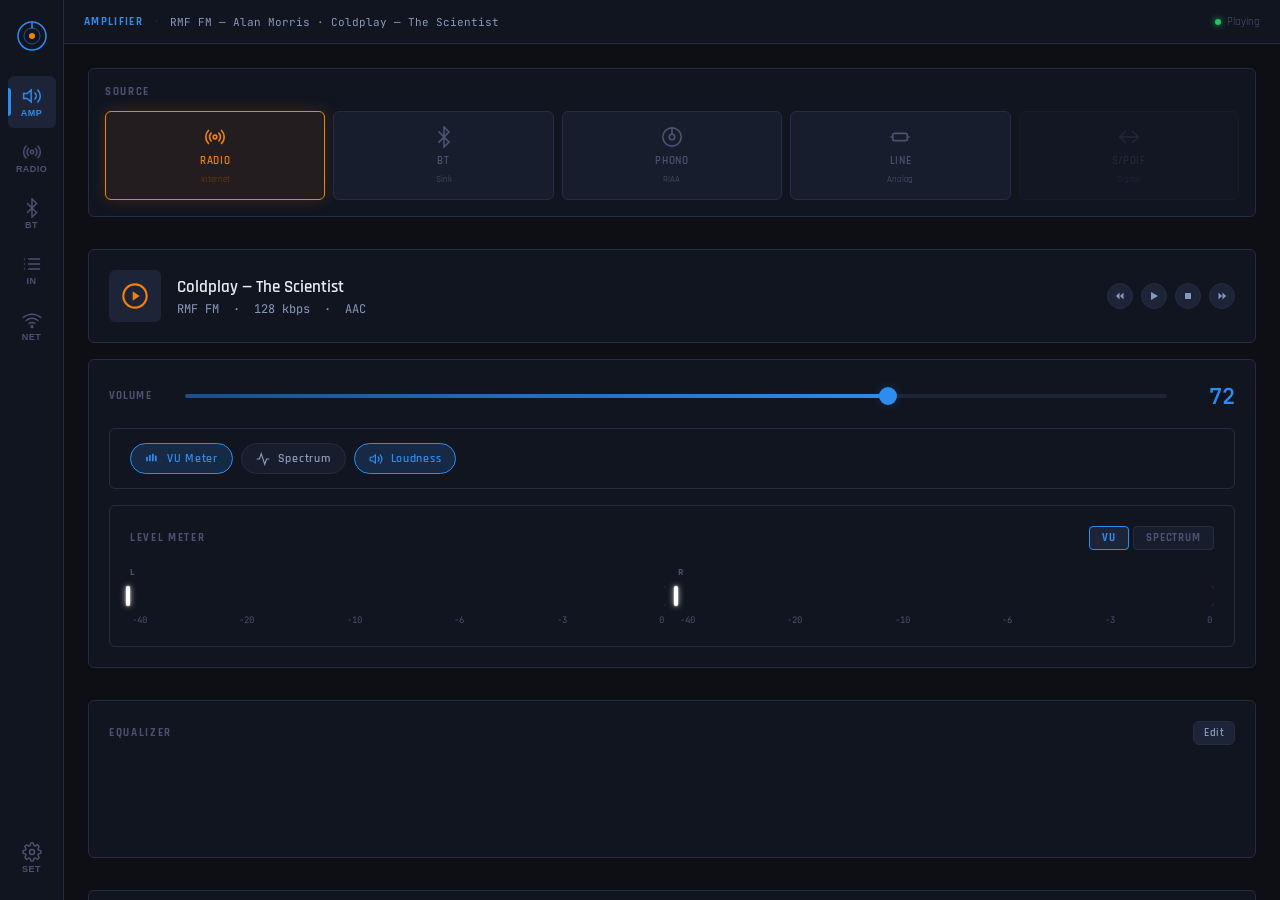
==== home/streamer/web/templates/index.html @ 7eb28da6 "project update" ====
<!DOCTYPE html>
<html lang="pl">
<head>
<meta charset="UTF-8">
<meta name="viewport" content="width=device-width, initial-scale=1.0">
<title>Streamer</title>
<link rel="preconnect" href="https://fonts.googleapis.com">
<link href="https://fonts.googleapis.com/css2?family=Rajdhani:wght@300;400;500;600;700&family=JetBrains+Mono:wght@300;400;600&display=swap" rel="stylesheet">
<style>
:root {
  --bg:         #0d0f14;
  --bg2:        #111520;
  --bg3:        #181d2e;
  --bg4:        #1e2438;
  --border:     #252c42;
  --blue:       #2d8cf0;
  --blue-dim:   #1a4f8a;
  --blue-glow:  rgba(45,140,240,0.18);
  --orange:     #f0820d;
  --orange-dim: #7a400a;
  --orange-glow:rgba(240,130,13,0.18);
  --text:       #e8eaf0;
  --text2:      #8899bb;
  --text3:      #4a5270;
  --green:      #22c55e;
  --yellow:     #eab308;
  --red:        #ef4444;
  --radius:     6px;
  --font-ui:    'Rajdhani', sans-serif;
  --font-mono:  'JetBrains Mono', monospace;
}

*, *::before, *::after { box-sizing: border-box; margin: 0; padding: 0; }
html, body { height: 100%; overflow: hidden; }

body {
  background: var(--bg);
  color: var(--text);
  font-family: var(--font-ui);
  display: flex;
  font-size: 15px;
}

/* ── SIDEBAR ─────────────────────────────────────────── */
#sidebar {
  width: 64px;
  background: var(--bg2);
  border-right: 1px solid var(--border);
  display: flex;
  flex-direction: column;
  align-items: center;
  padding: 16px 0;
  gap: 4px;
  flex-shrink: 0;
  z-index: 10;
}

.logo {
  width: 40px;
  height: 40px;
  margin-bottom: 16px;
  display: flex;
  align-items: center;
  justify-content: center;
}
.logo svg { width: 32px; height: 32px; }

.nav-btn {
  width: 48px;
  height: 52px;
  border: none;
  background: transparent;
  border-radius: var(--radius);
  display: flex;
  flex-direction: column;
  align-items: center;
  justify-content: center;
  gap: 3px;
  cursor: pointer;
  color: var(--text3);
  transition: background 0.15s, color 0.15s;
  position: relative;
}
.nav-btn:hover { background: var(--bg3); color: var(--text2); }
.nav-btn.active {
  background: var(--bg4);
  color: var(--blue);
}
.nav-btn.active::before {
  content: '';
  position: absolute;
  left: 0; top: 12px; bottom: 12px;
  width: 3px;
  background: var(--blue);
  border-radius: 0 3px 3px 0;
}
.nav-btn svg { width: 20px; height: 20px; }
.nav-btn span {
  font-size: 9px;
  font-weight: 600;
  letter-spacing: 0.05em;
  text-transform: uppercase;
  line-height: 1;
}

/* ── MAIN ─────────────────────────────────────────────── */
#main {
  flex: 1;
  display: flex;
  flex-direction: column;
  overflow: hidden;
}

/* top bar */
#topbar {
  height: 44px;
  background: var(--bg2);
  border-bottom: 1px solid var(--border);
  display: flex;
  align-items: center;
  padding: 0 20px;
  gap: 12px;
  flex-shrink: 0;
}
.tb-section {
  font-size: 11px;
  font-weight: 700;
  letter-spacing: 0.12em;
  text-transform: uppercase;
  color: var(--blue);
}
.tb-sep { color: var(--border); }
.tb-meta {
  font-family: var(--font-mono);
  font-size: 11px;
  color: var(--text2);
  flex: 1;
  white-space: nowrap;
  overflow: hidden;
  text-overflow: ellipsis;
}
.tb-status {
  display: flex;
  align-items: center;
  gap: 6px;
  font-size: 11px;
  color: var(--text3);
}
.status-dot {
  width: 6px; height: 6px;
  border-radius: 50%;
  background: var(--text3);
}
.status-dot.playing { background: var(--green); box-shadow: 0 0 6px var(--green); animation: pulse 2s infinite; }
@keyframes pulse { 0%,100%{opacity:1} 50%{opacity:0.4} }

/* content */
#content {
  flex: 1;
  overflow: hidden;
  position: relative;
}

.page {
  position: absolute;
  inset: 0;
  overflow-y: auto;
  padding: 24px;
  display: none;
}
.page.active { display: block !important; }

/* scrollbar */
::-webkit-scrollbar { width: 6px; }
::-webkit-scrollbar-track { background: var(--bg2); }
::-webkit-scrollbar-thumb { background: var(--border); border-radius: 3px; }

/* ── SECTION TITLE ────────────────────────────────────── */
.section-title {
  font-size: 11px;
  font-weight: 700;
  letter-spacing: 0.15em;
  text-transform: uppercase;
  color: var(--text3);
  margin-bottom: 12px;
}

/* ── CARD ─────────────────────────────────────────────── */
.card {
  background: var(--bg2);
  border: 1px solid var(--border);
  border-radius: var(--radius);
  padding: 20px;
  margin-bottom: 16px;
}

/* ── AMPLIFIER PAGE ───────────────────────────────────── */
#page-amplifier {
  display: none;
  grid-template-columns: 1fr 320px;
  gap: 16px;
}
#page-amplifier.active { display: grid; }

/* source selector */
.source-grid {
  display: grid;
  grid-template-columns: repeat(5, 1fr);
  gap: 8px;
}
.source-btn {
  background: var(--bg3);
  border: 1px solid var(--border);
  border-radius: var(--radius);
  padding: 14px 8px;
  cursor: pointer;
  display: flex;
  flex-direction: column;
  align-items: center;
  gap: 6px;
  color: var(--text3);
  transition: all 0.15s;
  font-family: var(--font-ui);
}
.source-btn:hover:not(.disabled) {
  border-color: var(--blue-dim);
  color: var(--text2);
  background: var(--bg4);
}
.source-btn.active {
  border-color: var(--orange);
  color: var(--orange);
  background: rgba(240,130,13,0.08);
  box-shadow: 0 0 16px var(--orange-glow);
}
.source-btn.disabled { opacity: 0.3; cursor: not-allowed; }
.source-btn svg { width: 22px; height: 22px; }
.source-btn .src-label {
  font-size: 11px;
  font-weight: 600;
  letter-spacing: 0.06em;
  text-transform: uppercase;
}
.source-btn .src-sub {
  font-size: 9px;
  color: var(--text3);
}
.source-btn.active .src-sub { color: var(--orange-dim); }

/* now playing */
.now-playing {
  display: flex;
  align-items: center;
  gap: 16px;
  padding: 20px;
  background: var(--bg2);
  border: 1px solid var(--border);
  border-radius: var(--radius);
}
.np-icon {
  width: 52px; height: 52px;
  background: var(--bg4);
  border-radius: var(--radius);
  display: flex;
  align-items: center;
  justify-content: center;
  color: var(--orange);
  flex-shrink: 0;
}
.np-icon svg { width: 28px; height: 28px; }
.np-info { flex: 1; min-width: 0; }
.np-title {
  font-size: 17px;
  font-weight: 600;
  white-space: nowrap;
  overflow: hidden;
  text-overflow: ellipsis;
  color: var(--text);
  margin-bottom: 3px;
}
.np-sub {
  font-size: 12px;
  color: var(--text2);
  font-family: var(--font-mono);
}
.np-transport {
  display:flex;
  align-items:center;
  gap:8px;
  margin-left:8px;
}
.np-btn {
  width:26px;
  height:26px;
  border-radius:50%;
  border:1px solid var(--border);
  background:var(--bg4);
  display:flex;
  align-items:center;
  justify-content:center;
  cursor:pointer;
  color:var(--text2);
  transition:all .12s;
  font-size:0;
}
.np-btn:hover {
  border-color:var(--blue);
  color:var(--blue);
  background:var(--blue-glow);
}

/* volume */
.vol-row {
  display: flex;
  align-items: center;
  gap: 16px;
}
.vol-label {
  font-size: 11px;
  font-weight: 700;
  letter-spacing: 0.1em;
  text-transform: uppercase;
  color: var(--text3);
  width: 60px;
  flex-shrink: 0;
}
.vol-value {
  font-family: var(--font-mono);
  font-size: 22px;
  font-weight: 600;
  color: var(--blue);
  width: 52px;
  flex-shrink: 0;
  text-align: right;
}
.slider-wrap {
  flex: 1;
  position: relative;
  height: 32px;
  display: flex;
  align-items: center;
}
input[type=range] {
  -webkit-appearance: none;
  appearance: none;
  width: 100%;
  height: 4px;
  background: var(--bg4);
  border-radius: 2px;
  outline: none;
  cursor: pointer;
}
input[type=range]::-webkit-slider-thumb {
  -webkit-appearance: none;
  width: 18px; height: 18px;
  border-radius: 50%;
  background: var(--blue);
  box-shadow: 0 0 10px var(--blue-glow);
  cursor: pointer;
  transition: transform 0.1s;
}
input[type=range]::-webkit-slider-thumb:hover { transform: scale(1.2); }

.vol-fill {
  position: absolute;
  left: 0; top: 50%;
  transform: translateY(-50%);
  height: 4px;
  background: linear-gradient(90deg, var(--blue-dim), var(--blue));
  border-radius: 2px;
  pointer-events: none;
}

/* toggles row */
.toggles-row {
  display: flex;
  gap: 8px;
  flex-wrap: wrap;
}
.toggle-chip {
  display: flex;
  align-items: center;
  gap: 8px;
  background: var(--bg3);
  border: 1px solid var(--border);
  border-radius: 20px;
  padding: 7px 14px;
  cursor: pointer;
  font-size: 12px;
  font-weight: 600;
  letter-spacing: 0.06em;
  color: var(--text2);
  transition: all 0.15s;
  user-select: none;
}
.toggle-chip:hover { border-color: var(--blue-dim); color: var(--text); }
.toggle-chip.on {
  border-color: var(--blue);
  color: var(--blue);
  background: var(--blue-glow);
}
.toggle-chip svg { width: 14px; height: 14px; }

/* ── VU METER ────────────────────────────────────────── */
.meter-container {
  background: var(--bg2);
  border: 1px solid var(--border);
  border-radius: var(--radius);
  padding: 20px;
}
.meter-header {
  display: flex;
  align-items: center;
  justify-content: space-between;
  margin-bottom: 16px;
}
.meter-mode-tabs {
  display: flex;
  gap: 4px;
}
.meter-tab {
  padding: 4px 12px;
  border-radius: 4px;
  font-size: 11px;
  font-weight: 700;
  letter-spacing: 0.08em;
  text-transform: uppercase;
  cursor: pointer;
  background: var(--bg3);
  border: 1px solid var(--border);
  color: var(--text3);
  transition: all 0.15s;
}
.meter-tab.active {
  background: var(--bg4);
  border-color: var(--blue);
  color: var(--blue);
}

/* VU bars */
#vu-display { display: flex; gap: 12px; }
.vu-channel {
  flex: 1;
  display: flex;
  flex-direction: column;
  gap: 8px;
}
.vu-label {
  font-size: 10px;
  font-weight: 700;
  letter-spacing: 0.1em;
  color: var(--text3);
  text-transform: uppercase;
}
.vu-bar-track {
  height: 20px;
  border-radius: 3px;
  overflow: visible;
  position: relative;
  /* gradient leżący zawsze na całej szerokości */
  background: linear-gradient(to right,
    #1565c0 0%,
    #1e88e5 50%,
    #e6c300 70%,
    #ff6600 85%,
    #e53935 100%
  );
}
/* ciemna maska od prawej — zasłania gradient poza poziomem */
.vu-bar-track::after {
  content: '';
  position: absolute;
  top: 0; right: 0; bottom: 0;
  background: var(--bg2);
  border-radius: 0 3px 3px 0;
  transition: width 0.06s linear;
  width: var(--vu-mask, 100%);
}
.vu-bar-fill {
  display: none;  /* zastąpiony przez ::after mask */
}
.vu-bar-wrap {
  position: relative;
}
.vu-peak {
  position: absolute;
  right: 0;
  top: 0;
  bottom: 0;
  width: 4px;
  background: #ffffff;
  box-shadow: 0 0 6px #fffc, 0 0 2px #fff;
  transition: right 0.25s ease-out;
  z-index: 10;
  border-radius: 2px;
}
.vu-scale {
  display: flex;
  justify-content: space-between;
  font-family: var(--font-mono);
  font-size: 9px;
  color: var(--text3);
  padding: 0 2px;
}

/* Spectrum */
#spectrum-display { display: none; }
#spectrum-display canvas {
  width: 100%;
  height: 120px;
  display: block;
  border-radius: 3px;
}

/* right panel */
.amp-right {
  display: flex;
  flex-direction: column;
  gap: 16px;
}

/* EQ mini */
.eq-mini {
  display: flex;
  align-items: flex-end;
  gap: 6px;
  height: 80px;
  padding: 0 4px;
}
.eq-band {
  flex: 1;
  display: flex;
  flex-direction: column;
  align-items: center;
  gap: 4px;
  height: 100%;
}
.eq-track {
  flex: 1;
  width: 24px;
  background: var(--bg3);
  border-radius: 3px;
  position: relative;
  display: flex;
  align-items: center;
  justify-content: center;
}
.eq-thumb {
  width: 18px; height: 6px;
  background: var(--blue);
  border-radius: 3px;
  cursor: pointer;
  position: absolute;
}
.eq-freq {
  font-family: var(--font-mono);
  font-size: 8px;
  color: var(--text3);
  text-align: center;
}

/* ── RADIO PAGE ───────────────────────────────────────── */
.station-list { display: flex; flex-direction: column; gap: 4px; }
.station-item {
  display: flex;
  align-items: center;
  gap: 12px;
  padding: 10px 14px;
  border-radius: var(--radius);
  cursor: pointer;
  border: 1px solid transparent;
  transition: all 0.12s;
}
.station-item:hover {
  background: var(--bg3);
  border-color: var(--border);
}
.station-item.playing {
  background: rgba(45,140,240,0.07);
  border-color: var(--blue-dim);
}
.station-freq {
  font-family: var(--font-mono);
  font-size: 11px;
  color: var(--text3);
  width: 36px;
  flex-shrink: 0;
}
.station-name {
  flex: 1;
  font-weight: 600;
  font-size: 14px;
}
.station-genre {
  font-size: 11px;
  color: var(--text3);
}
.station-play-btn {
  width: 28px; height: 28px;
  border-radius: 50%;
  border: 1px solid var(--border);
  background: var(--bg4);
  display: flex;
  align-items: center;
  justify-content: center;
  color: var(--text2);
  cursor: pointer;
  transition: all 0.12s;
  flex-shrink: 0;
}
.station-play-btn:hover, .station-item.playing .station-play-btn {
  border-color: var(--blue);
  color: var(--blue);
  background: var(--blue-glow);
}
.fav-star {
  color: var(--text3);
  cursor: pointer;
  transition: color 0.12s;
  flex-shrink: 0;
}
.fav-star.active { color: var(--orange); }

.add-station {
  display: flex;
  gap: 8px;
  margin-top: 8px;
}
.input-field {
  flex: 1;
  background: var(--bg3);
  border: 1px solid var(--border);
  border-radius: var(--radius);
  padding: 8px 12px;
  color: var(--text);
  font-family: var(--font-ui);
  font-size: 14px;
  outline: none;
  transition: border-color 0.15s;
}
.input-field:focus { border-color: var(--blue); }
.input-field::placeholder { color: var(--text3); }
.btn {
  padding: 8px 16px;
  border-radius: var(--radius);
  border: 1px solid var(--border);
  background: var(--bg4);
  color: var(--text2);
  font-family: var(--font-ui);
  font-size: 13px;
  font-weight: 600;
  cursor: pointer;
  transition: all 0.15s;
  letter-spacing: 0.04em;
}
.btn:hover { border-color: var(--blue); color: var(--blue); }
.btn.primary {
  background: var(--blue);
  border-color: var(--blue);
  color: #fff;
}
.btn.primary:hover { background: #3d9cf5; }

/* ── BLUETOOTH PAGE ───────────────────────────────────── */
.bt-mode-row {
  display: flex;
  gap: 8px;
  margin-bottom: 16px;
}
.bt-mode-btn {
  flex: 1;
  padding: 12px;
  background: var(--bg3);
  border: 1px solid var(--border);
  border-radius: var(--radius);
  cursor: pointer;
  text-align: center;
  font-weight: 600;
  font-size: 13px;
  color: var(--text2);
  transition: all 0.15s;
  font-family: var(--font-ui);
}
.bt-mode-btn.active {
  border-color: var(--blue);
  color: var(--blue);
  background: var(--blue-glow);
}
.bt-device {
  display: flex;
  align-items: center;
  gap: 12px;
  padding: 10px 14px;
  border-radius: var(--radius);
  cursor: pointer;
  border: 1px solid transparent;
  transition: all 0.12s;
}
.bt-device:hover { background: var(--bg3); border-color: var(--border); }
.bt-device.connected { border-color: var(--blue-dim); }
.bt-icon {
  width: 36px; height: 36px;
  background: var(--bg4);
  border-radius: 50%;
  display: flex;
  align-items: center;
  justify-content: center;
  color: var(--text2);
  flex-shrink: 0;
}
.bt-device.connected .bt-icon { color: var(--blue); }
.bt-info { flex: 1; }
.bt-name { font-weight: 600; font-size: 14px; margin-bottom: 2px; }
.bt-mac { font-family: var(--font-mono); font-size: 11px; color: var(--text3); }
.bt-badge {
  font-size: 10px;
  font-weight: 700;
  letter-spacing: 0.06em;
  padding: 3px 8px;
  border-radius: 10px;
  background: var(--blue-glow);
  border: 1px solid var(--blue-dim);
  color: var(--blue);
}

/* ── NETWORK PAGE ─────────────────────────────────────── */
.net-status-bar {
  display: flex;
  align-items: center;
  gap: 20px;
  padding: 16px 20px;
  background: var(--bg2);
  border: 1px solid var(--border);
  border-radius: var(--radius);
  margin-bottom: 16px;
}
.net-status-item {
  display: flex;
  flex-direction: column;
  gap: 4px;
}
.net-status-label { font-size: 10px; font-weight: 700; letter-spacing: 0.1em; color: var(--text3); text-transform: uppercase; }
.net-status-value { font-family: var(--font-mono); font-size: 13px; color: var(--text); }
.net-status-value.good { color: var(--green); }

.wifi-item {
  display: flex;
  align-items: center;
  gap: 12px;
  padding: 10px 14px;
  border-radius: var(--radius);
  cursor: pointer;
  border: 1px solid transparent;
  transition: all 0.12s;
}
.wifi-item:hover { background: var(--bg3); border-color: var(--border); }
.wifi-item.connected { border-color: var(--blue-dim); }
.wifi-name { flex: 1; font-weight: 600; font-size: 14px; }
.wifi-signal {
  display: flex;
  gap: 2px;
  align-items: flex-end;
  height: 14px;
}
.wifi-bar {
  width: 3px;
  background: var(--border);
  border-radius: 1px;
}
.wifi-bar:nth-child(1) { height: 4px; }
.wifi-bar:nth-child(2) { height: 7px; }
.wifi-bar:nth-child(3) { height: 10px; }
.wifi-bar:nth-child(4) { height: 14px; }
.wifi-item.sig4 .wifi-bar { background: var(--green); }
.wifi-item.sig3 .wifi-bar:not(:nth-child(4)) { background: var(--green); }
.wifi-item.sig2 .wifi-bar:not(:nth-child(3)):not(:nth-child(4)) { background: var(--yellow); }
.wifi-item.sig1 .wifi-bar:nth-child(1) { background: var(--red); }

/* ── SETTINGS PAGE ────────────────────────────────────── */
.eq-full {
  display: flex;
  align-items: flex-end;
  gap: 10px;
  height: 160px;
  padding: 0 8px 0;
}
.eq-full-band {
  flex: 1;
  display: flex;
  flex-direction: column;
  align-items: center;
  gap: 6px;
  height: 100%;
}
.eq-full-track {
  flex: 1;
  width: 32px;
  background: var(--bg3);
  border-radius: 4px;
  position: relative;
  cursor: pointer;
}
.eq-full-fill-pos {
  position: absolute;
  bottom: 50%;
  left: 2px; right: 2px;
  background: linear-gradient(to top, var(--blue-dim), var(--blue));
  border-radius: 2px 2px 0 0;
  transition: height 0.1s;
}
.eq-full-fill-neg {
  position: absolute;
  top: 50%;
  left: 2px; right: 2px;
  background: linear-gradient(to bottom, var(--blue-dim), #0a2040);
  border-radius: 0 0 2px 2px;
  transition: height 0.1s;
}
.eq-full-thumb {
  position: absolute;
  left: 50%;
  transform: translate(-50%, 50%);
  width: 22px; height: 8px;
  background: var(--blue);
  border-radius: 4px;
  cursor: grab;
  box-shadow: 0 0 8px var(--blue-glow);
  z-index: 2;
}
.eq-full-val {
  font-family: var(--font-mono);
  font-size: 10px;
  color: var(--blue);
  height: 14px;
}
.eq-full-freq {
  font-family: var(--font-mono);
  font-size: 9px;
  color: var(--text3);
  text-align: center;
}
.eq-zero-line {
  position: absolute;
  left: 0; right: 0;
  top: 50%;
  height: 1px;
  background: var(--border);
}

.settings-row {
  display: flex;
  align-items: center;
  padding: 12px 0;
  border-bottom: 1px solid var(--border);
  gap: 16px;
}
.settings-row:last-child { border-bottom: none; }
.settings-label { flex: 1; font-weight: 600; font-size: 14px; }
.settings-sub { font-size: 12px; color: var(--text3); margin-top: 2px; }

/* toggle switch */
.toggle-sw {
  width: 40px; height: 22px;
  background: var(--bg4);
  border-radius: 11px;
  position: relative;
  cursor: pointer;
  border: 1px solid var(--border);
  transition: all 0.2s;
  flex-shrink: 0;
}
.toggle-sw.on {
  background: var(--blue);
  border-color: var(--blue);
}
.toggle-sw::after {
  content: '';
  position: absolute;
  width: 16px; height: 16px;
  border-radius: 50%;
  background: var(--text3);
  top: 2px; left: 2px;
  transition: all 0.2s;
}
.toggle-sw.on::after {
  left: 20px;
  background: #fff;
}

/* source tabs for EQ */
.source-tabs {
  display: flex;
  gap: 4px;
  margin-bottom: 16px;
}
.source-tab {
  padding: 5px 14px;
  border-radius: 4px;
  font-size: 12px;
  font-weight: 700;
  letter-spacing: 0.06em;
  text-transform: uppercase;
  cursor: pointer;
  background: var(--bg3);
  border: 1px solid var(--border);
  color: var(--text3);
  transition: all 0.15s;
}
.source-tab.active {
  background: var(--bg4);
  border-color: var(--orange);
  color: var(--orange);
}

/* two col layout */
.two-col {
  display: grid;
  grid-template-columns: 1fr 1fr;
  gap: 16px;
}

/* UART status */
.uart-indicator {
  display: flex;
  align-items: center;
  gap: 8px;
  font-family: var(--font-mono);
  font-size: 12px;
  color: var(--text2);
}

/* responsive */
@media (max-width: 700px) {
  #page-amplifier.active { display: flex; flex-direction: column; }
  .two-col { grid-template-columns: 1fr; }
  .source-grid { grid-template-columns: repeat(3,1fr); }
}
</style>
</head>
<body>

<!-- SIDEBAR -->
<nav id="sidebar">
  <div class="logo">
    <svg viewBox="0 0 32 32" fill="none" xmlns="http://www.w3.org/2000/svg">
      <circle cx="16" cy="16" r="14" stroke="#2d8cf0" stroke-width="1.5"/>
      <circle cx="16" cy="16" r="8" stroke="#2d8cf0" stroke-width="1" opacity=".5"/>
      <circle cx="16" cy="16" r="3" fill="#f0820d"/>
      <line x1="16" y1="2" x2="16" y2="8" stroke="#2d8cf0" stroke-width="1.5" stroke-linecap="round"/>
    </svg>
  </div>

  <button class="nav-btn active" onclick="showPage('amplifier',this)" title="Amplifier">
    <svg viewBox="0 0 24 24" fill="none" stroke="currentColor" stroke-width="1.8" stroke-linecap="round">
      <polygon points="11 5 6 9 2 9 2 15 6 15 11 19 11 5"/>
      <path d="M15.54 8.46a5 5 0 0 1 0 7.07"/>
      <path d="M19.07 4.93a10 10 0 0 1 0 14.14"/>
    </svg>
    <span>AMP</span>
  </button>

  <button class="nav-btn" onclick="showPage('radio',this)" title="Radio">
    <svg viewBox="0 0 24 24" fill="none" stroke="currentColor" stroke-width="1.8" stroke-linecap="round">
      <path d="M4.9 19.1C1 15.2 1 8.8 4.9 4.9"/>
      <path d="M7.8 16.2c-2.3-2.3-2.3-6.1 0-8.5"/>
      <circle cx="12" cy="12" r="2"/>
      <path d="M16.2 7.8c2.3 2.3 2.3 6.1 0 8.5"/>
      <path d="M19.1 4.9C23 8.8 23 15.1 19.1 19"/>
    </svg>
    <span>RADIO</span>
  </button>

  <button class="nav-btn" onclick="showPage('bluetooth',this)" title="Bluetooth">
    <svg viewBox="0 0 24 24" fill="none" stroke="currentColor" stroke-width="1.8" stroke-linecap="round">
      <polyline points="6.5 6.5 17.5 17.5 12 23 12 1 17.5 6.5 6.5 17.5"/>
    </svg>
    <span>BT</span>
  </button>

  <button class="nav-btn" onclick="showPage('inputs',this)" title="Inputs">
    <svg viewBox="0 0 24 24" fill="none" stroke="currentColor" stroke-width="1.8" stroke-linecap="round">
      <line x1="8" y1="6" x2="21" y2="6"/>
      <line x1="8" y1="12" x2="21" y2="12"/>
      <line x1="8" y1="18" x2="21" y2="18"/>
      <line x1="3" y1="6" x2="3.01" y2="6"/>
      <line x1="3" y1="12" x2="3.01" y2="12"/>
      <line x1="3" y1="18" x2="3.01" y2="18"/>
    </svg>
    <span>IN</span>
  </button>

  <button class="nav-btn" onclick="showPage('network',this)" title="Network">
    <svg viewBox="0 0 24 24" fill="none" stroke="currentColor" stroke-width="1.8" stroke-linecap="round">
      <path d="M5 12.55a11 11 0 0 1 14.08 0"/>
      <path d="M1.42 9a16 16 0 0 1 21.16 0"/>
      <path d="M8.53 16.11a6 6 0 0 1 6.95 0"/>
      <circle cx="12" cy="20" r="1" fill="currentColor"/>
    </svg>
    <span>NET</span>
  </button>

  <button class="nav-btn" onclick="showPage('settings',this)" title="Settings" style="margin-top:auto">
    <svg viewBox="0 0 24 24" fill="none" stroke="currentColor" stroke-width="1.8" stroke-linecap="round">
      <circle cx="12" cy="12" r="3"/>
      <path d="M19.4 15a1.65 1.65 0 0 0 .33 1.82l.06.06a2 2 0 0 1-2.83 2.83l-.06-.06a1.65 1.65 0 0 0-1.82-.33 1.65 1.65 0 0 0-1 1.51V21a2 2 0 0 1-4 0v-.09A1.65 1.65 0 0 0 9 19.4a1.65 1.65 0 0 0-1.82.33l-.06.06a2 2 0 0 1-2.83-2.83l.06-.06A1.65 1.65 0 0 0 4.68 15a1.65 1.65 0 0 0-1.51-1H3a2 2 0 0 1 0-4h.09A1.65 1.65 0 0 0 4.6 9a1.65 1.65 0 0 0-.33-1.82l-.06-.06a2 2 0 0 1 2.83-2.83l.06.06A1.65 1.65 0 0 0 9 4.68a1.65 1.65 0 0 0 1-1.51V3a2 2 0 0 1 4 0v.09a1.65 1.65 0 0 0 1 1.51 1.65 1.65 0 0 0 1.82-.33l.06-.06a2 2 0 0 1 2.83 2.83l-.06.06A1.65 1.65 0 0 0 19.4 9a1.65 1.65 0 0 0 1.51 1H21a2 2 0 0 1 0 4h-.09a1.65 1.65 0 0 0-1.51 1z"/>
    </svg>
    <span>SET</span>
  </button>
</nav>

<!-- MAIN -->
<div id="main">

  <!-- TOP BAR -->
  <div id="topbar">
    <span class="tb-section" id="tb-section">Amplifier</span>
    <span class="tb-sep">·</span>
    <span class="tb-meta" id="tb-meta">RMF FM — Alan Morris · Coldplay — The Scientist</span>
    <div class="tb-status">
      <div class="status-dot playing" id="status-dot"></div>
      <span id="status-text">Playing</span>
    </div>
  </div>

  <!-- CONTENT -->
  <div id="content">

    <!-- ══════════════ AMPLIFIER PAGE ══════════════ -->
    <div class="page active" id="page-amplifier">

      <!-- LEFT COLUMN -->
      <div style="display:flex;flex-direction:column;gap:16px;min-width:0;">

        <!-- Source selector -->
        <div class="card" style="padding:16px;">
          <div class="section-title">Source</div>
          <div class="source-grid">
            <button class="source-btn active" onclick="setSource(this,'radio')">
              <svg viewBox="0 0 24 24" fill="none" stroke="currentColor" stroke-width="1.8" stroke-linecap="round"><path d="M4.9 19.1C1 15.2 1 8.8 4.9 4.9"/><path d="M7.8 16.2c-2.3-2.3-2.3-6.1 0-8.5"/><circle cx="12" cy="12" r="2"/><path d="M16.2 7.8c2.3 2.3 2.3 6.1 0 8.5"/><path d="M19.1 4.9C23 8.8 23 15.1 19.1 19"/></svg>
              <span class="src-label">Radio</span>
              <span class="src-sub">Internet</span>
            </button>
            <button class="source-btn" onclick="setSource(this,'bluetooth')">
              <svg viewBox="0 0 24 24" fill="none" stroke="currentColor" stroke-width="1.8" stroke-linecap="round"><polyline points="6.5 6.5 17.5 17.5 12 23 12 1 17.5 6.5 6.5 17.5"/></svg>
              <span class="src-label">BT</span>
              <span class="src-sub">Sink</span>
            </button>
            <button class="source-btn" onclick="setSource(this,'phono')">
              <svg viewBox="0 0 24 24" fill="none" stroke="currentColor" stroke-width="1.8" stroke-linecap="round"><circle cx="12" cy="12" r="10"/><circle cx="12" cy="12" r="3"/><line x1="12" y1="2" x2="12" y2="9"/></svg>
              <span class="src-label">Phono</span>
              <span class="src-sub">RIAA</span>
            </button>
            <button class="source-btn" onclick="setSource(this,'line')">
              <svg viewBox="0 0 24 24" fill="none" stroke="currentColor" stroke-width="1.8" stroke-linecap="round"><rect x="4" y="8" width="16" height="8" rx="2"/><line x1="2" y1="12" x2="4" y2="12"/><line x1="20" y1="12" x2="22" y2="12"/></svg>
              <span class="src-label">Line</span>
              <span class="src-sub">Analog</span>
            </button>
            <button class="source-btn disabled" onclick="setSource(this,'spdif')">
              <svg viewBox="0 0 24 24" fill="none" stroke="currentColor" stroke-width="1.8" stroke-linecap="round"><path d="M2 12h20M8 6l-6 6 6 6M16 6l6 6-6 6"/></svg>
              <span class="src-label">S/PDIF</span>
              <span class="src-sub">Digital</span>
            </button>
          </div>
        </div>

        <!-- Now playing -->
        <div class="now-playing">
          <div class="np-icon">
            <svg viewBox="0 0 24 24" fill="none" stroke="currentColor" stroke-width="1.8" stroke-linecap="round"><circle cx="12" cy="12" r="10"/><polygon points="10 8 16 12 10 16 10 8" fill="currentColor" stroke="none"/></svg>
          </div>
          <div class="np-info">
            <div class="np-title" id="np-title">Coldplay — The Scientist</div>
            <div class="np-sub" id="np-sub">RMF FM &nbsp;·&nbsp; 128 kbps &nbsp;·&nbsp; AAC</div>
          </div>
          <div class="np-transport">
            <button class="np-btn" onclick="ampPrev()" title="Previous">
              <svg width="12" height="12" viewBox="0 0 24 24" fill="currentColor">
                <polygon points="11 5 4 12 11 19 11 5"/>
                <polygon points="19 5 12 12 19 19 19 5"/>
              </svg>
            </button>
            <button class="np-btn" onclick="ampPlay()" title="Play">
              <svg width="12" height="12" viewBox="0 0 24 24" fill="currentColor">
                <polygon points="6 4 20 12 6 20 6 4"/>
              </svg>
            </button>
            <button class="np-btn" onclick="ampStop()" title="Stop">
              <svg width="12" height="12" viewBox="0 0 24 24" fill="currentColor">
                <rect x="6" y="6" width="12" height="12" rx="1"/>
              </svg>
            </button>
            <button class="np-btn" onclick="ampNext()" title="Next">
              <svg width="12" height="12" viewBox="0 0 24 24" fill="currentColor">
                <polygon points="13 5 20 12 13 19 13 5"/>
                <polygon points="5 5 12 12 5 19 5 5"/>
              </svg>
            </button>
          </div>
        </div>

        <!-- Volume -->
        <div class="card">
          <div class="vol-row" style="margin-bottom:16px;">
            <span class="vol-label">Volume</span>
            <div class="slider-wrap">
              <div class="vol-fill" id="vol-fill" style="width:72%"></div>
              <input type="range" min="0" max="100" value="72" id="vol-slider" oninput="updateVolume(this.value)">
            </div>
            <span class="vol-value" id="vol-value">72</span>
          </div>

        <!-- Toggles -->
        <div class="card" style="padding:14px 20px;">
          <div class="toggles-row">
            <div class="toggle-chip on" onclick="toggleChip(this,'vu')" id="chip-vu">
              <svg viewBox="0 0 24 24" fill="none" stroke="currentColor" stroke-width="2" stroke-linecap="round"><rect x="2" y="8" width="3" height="8" rx="1" fill="currentColor" stroke="none"/><rect x="7" y="5" width="3" height="11" rx="1" fill="currentColor" stroke="none"/><rect x="12" y="3" width="3" height="13" rx="1" fill="currentColor" stroke="none"/><rect x="17" y="6" width="3" height="10" rx="1" fill="currentColor" stroke="none"/></svg>
              VU Meter
            </div>
            <div class="toggle-chip" onclick="toggleChip(this,'spectrum')" id="chip-spectrum">
              <svg viewBox="0 0 24 24" fill="none" stroke="currentColor" stroke-width="2" stroke-linecap="round"><polyline points="22 12 18 12 15 21 9 3 6 12 2 12"/></svg>
              Spectrum
            </div>
            <div class="toggle-chip on" onclick="toggleChip(this,'loudness')" id="chip-loudness">
              <svg viewBox="0 0 24 24" fill="none" stroke="currentColor" stroke-width="2" stroke-linecap="round"><polygon points="11 5 6 9 2 9 2 15 6 15 11 19 11 5"/><path d="M19.07 4.93a10 10 0 0 1 0 14.14M15.54 8.46a5 5 0 0 1 0 7.07"/></svg>
              Loudness
            </div>
          </div>
        </div>

        <!-- Meter (VU / Spectrum) -->
        <div class="meter-container" id="meter-container">
          <div class="meter-header">
            <div class="section-title" style="margin:0">Level Meter</div>
            <div class="meter-mode-tabs">
              <div class="meter-tab active" onclick="setMeterMode('vu',this)">VU</div>
              <div class="meter-tab" onclick="setMeterMode('spectrum',this)">Spectrum</div>
            </div>
          </div>

          <div id="vu-display">
            <div class="vu-channel">
              <div class="vu-label">L</div>
              <div class="vu-bar-wrap">
                <div class="vu-bar-track" id="vu-tl">
                  <div class="vu-bar-fill" id="vu-l"></div>
                </div>
                <div class="vu-peak" id="vu-lp" style="right:100%"></div>
              </div>
              <div class="vu-scale"><span>-40</span><span>-20</span><span>-10</span><span>-6</span><span>-3</span><span>0</span></div>
            </div>
            <div class="vu-channel">
              <div class="vu-label">R</div>
              <div class="vu-bar-wrap">
                <div class="vu-bar-track" id="vu-tr">
                  <div class="vu-bar-fill" id="vu-r"></div>
                </div>
                <div class="vu-peak" id="vu-rp" style="right:100%"></div>
              </div>
              <div class="vu-scale"><span>-40</span><span>-20</span><span>-10</span><span>-6</span><span>-3</span><span>0</span></div>
            </div>
          </div>

          <div id="spectrum-display">
            <canvas id="spectrum-canvas" style="width:100%;height:120px;display:block;"></canvas>
          </div>
        </div>

      </div><!-- /left col -->

      <!-- RIGHT COLUMN -->
      <div class="amp-right">

        <!-- EQ mini preview -->
        <div class="card">
          <div style="display:flex;align-items:center;justify-content:space-between;margin-bottom:12px;">
            <div class="section-title" style="margin:0">Equalizer</div>
            <button class="btn" style="padding:4px 10px;font-size:11px;" onclick="showPage('settings', document.querySelectorAll('.nav-btn')[5])">Edit</button>
          </div>
          <div class="eq-mini" id="eq-mini-display"></div>
        </div>

        <!-- Quick actions -->
        <div class="card">
          <div class="section-title">Quick Actions</div>
          <div style="display:flex;flex-direction:column;gap:6px;">
            <button class="btn" style="width:100%;padding:10px;text-align:left;display:flex;align-items:center;gap:10px;" onclick="showPage('radio', document.querySelectorAll('.nav-btn')[1])">
              <svg width="16" height="16" viewBox="0 0 24 24" fill="none" stroke="currentColor" stroke-width="2" stroke-linecap="round"><path d="M4.9 19.1C1 15.2 1 8.8 4.9 4.9"/><circle cx="12" cy="12" r="2"/><path d="M19.1 4.9C23 8.8 23 15.1 19.1 19"/></svg>
              Browse Stations
            </button>
            <button class="btn" style="width:100%;padding:10px;text-align:left;display:flex;align-items:center;gap:10px;" onclick="showPage('bluetooth', document.querySelectorAll('.nav-btn')[2])">
              <svg width="16" height="16" viewBox="0 0 24 24" fill="none" stroke="currentColor" stroke-width="2" stroke-linecap="round"><polyline points="6.5 6.5 17.5 17.5 12 23 12 1 17.5 6.5 6.5 17.5"/></svg>
              Manage Bluetooth
            </button>
          </div>
        </div>

        <!-- System info -->
        <div class="card" style="padding:16px 20px;">
          <div class="section-title">System</div>
          <div style="display:flex;flex-direction:column;gap:8px;">
            <div style="display:flex;justify-content:space-between;font-size:12px;">
              <span style="color:var(--text3)">IP</span>
              <span id="sys-ip" style="font-family:var(--font-mono);font-size:12px;">—</span>
            </div>
            <div style="display:flex;justify-content:space-between;font-size:12px;">
              <span style="color:var(--text3)">CPU Temp</span>
              <span id="sys-temp" style="font-family:var(--font-mono);font-size:12px;">—</span>
            </div>
            <div style="display:flex;justify-content:space-between;font-size:12px;">
              <span style="color:var(--text3)">CPU Load</span>
              <span id="sys-load" style="font-family:var(--font-mono);font-size:12px;">—</span>
            </div>
            <div style="display:flex;justify-content:space-between;font-size:12px;">
              <span style="color:var(--text3)">Panel</span>
              <div class="uart-indicator" id="uart-status">
                <div class="status-dot"></div>
                <span>Disconnected</span>
              </div>
            </div>
            <div style="display:flex;justify-content:space-between;font-size:12px;">
              <span style="color:var(--text3)">Uptime</span>
              <span id="sys-uptime" style="font-family:var(--font-mono);font-size:12px;">—</span>
            </div>
          </div>
        </div>

      </div><!-- /right -->
    </div><!-- /amp-inner -->
    </div><!-- /amplifier -->


    <!-- ══════════════ RADIO PAGE ══════════════ -->
    <div class="page" id="page-radio">
      <div class="two-col">
        <div>
          <div class="section-title">Stations</div>
          <div class="station-list" id="station-list"></div>
          <div class="card" style="margin-top:16px;">
            <div class="section-title">Add Station</div>
            <div class="add-station">
              <input type="text" class="input-field" id="new-station-name" placeholder="Name">
              <input type="text" class="input-field" id="new-station-url" placeholder="Stream URL" style="flex:2">
              <button class="btn primary" onclick="addStation()">Add</button>
            </div>
          </div>
        </div>
        <div>
          <div class="section-title">Favourites</div>
          <div class="station-list" id="fav-list"></div>
        </div>
      </div>
    </div>


    <!-- ══════════════ BLUETOOTH PAGE ══════════════ -->
    <div class="page" id="page-bluetooth">
      <div class="bt-mode-row">
        <button class="bt-mode-btn active" onclick="setBtMode('sink',this)">📱 → 🔊 Sink (receive audio)</button>
        <button class="bt-mode-btn" onclick="setBtMode('source',this)">🔊 → 📢 Source (send audio)</button>
      </div>
      <div class="two-col">
        <div>
          <div class="section-title">Paired Devices</div>
          <div id="paired-devices">
            <div style="font-size:12px;color:var(--text3);padding:8px 0;">Loading...</div>
          </div>
        </div>
        <div>
          <div style="display:flex;align-items:center;justify-content:space-between;margin-bottom:12px;">
            <div class="section-title" style="margin:0">Nearby Devices</div>
            <button class="btn" onclick="scanBt()" id="bt-scan-btn">Scan</button>
          </div>
          <div id="bt-scan-results">
            <div style="font-size:12px;color:var(--text3);padding:8px 0;">Press Scan to discover devices</div>
          </div>
        </div>
      </div>
    </div>


    <!-- ══════════════ INPUTS PAGE ══════════════ -->
    <div class="page" id="page-inputs">
      <div class="section-title">Analog Inputs</div>
      <div style="display:flex;flex-direction:column;gap:8px;margin-bottom:24px;">
        <div class="card" style="cursor:pointer;display:flex;align-items:center;gap:16px;padding:16px 20px;" onclick="setSourceFromInput('phono')">
          <div style="width:40px;height:40px;background:var(--bg4);border-radius:50%;display:flex;align-items:center;justify-content:center;color:var(--orange);">
            <svg width="20" height="20" viewBox="0 0 24 24" fill="none" stroke="currentColor" stroke-width="2" stroke-linecap="round"><circle cx="12" cy="12" r="10"/><circle cx="12" cy="12" r="3"/><line x1="12" y1="2" x2="12" y2="9"/></svg>
          </div>
          <div style="flex:1"><div style="font-weight:600;font-size:15px;">Phono</div><div style="font-size:12px;color:var(--text3);">RIAA EQ · PCM1808</div></div>
          <span style="font-size:11px;font-weight:700;color:var(--orange);letter-spacing:.06em;">ACTIVE</span>
        </div>
        <div class="card" style="cursor:pointer;display:flex;align-items:center;gap:16px;padding:16px 20px;" onclick="setSourceFromInput('line1')">
          <div style="width:40px;height:40px;background:var(--bg4);border-radius:50%;display:flex;align-items:center;justify-content:center;color:var(--text2);">
            <svg width="20" height="20" viewBox="0 0 24 24" fill="none" stroke="currentColor" stroke-width="2" stroke-linecap="round"><rect x="4" y="8" width="16" height="8" rx="2"/><line x1="2" y1="12" x2="4" y2="12"/><line x1="20" y1="12" x2="22" y2="12"/></svg>
          </div>
          <div style="flex:1"><div style="font-weight:600;font-size:15px;">Line In 1</div><div style="font-size:12px;color:var(--text3);">PCM1808</div></div>
        </div>
        <div class="card" style="cursor:pointer;display:flex;align-items:center;gap:16px;padding:16px 20px;" onclick="setSourceFromInput('line2')">
          <div style="width:40px;height:40px;background:var(--bg4);border-radius:50%;display:flex;align-items:center;justify-content:center;color:var(--text2);">
            <svg width="20" height="20" viewBox="0 0 24 24" fill="none" stroke="currentColor" stroke-width="2" stroke-linecap="round"><rect x="4" y="8" width="16" height="8" rx="2"/><line x1="2" y1="12" x2="4" y2="12"/><line x1="20" y1="12" x2="22" y2="12"/></svg>
          </div>
          <div style="flex:1"><div style="font-weight:600;font-size:15px;">Line In 2</div><div style="font-size:12px;color:var(--text3);">PCM1808</div></div>
        </div>
      </div>
      <div class="section-title">Digital Input</div>
      <div class="card" style="display:flex;align-items:center;gap:16px;padding:16px 20px;opacity:0.4;">
        <div style="width:40px;height:40px;background:var(--bg4);border-radius:50%;display:flex;align-items:center;justify-content:center;color:var(--text3);">
          <svg width="20" height="20" viewBox="0 0 24 24" fill="none" stroke="currentColor" stroke-width="2" stroke-linecap="round"><path d="M2 12h20M8 6l-6 6 6 6M16 6l6 6-6 6"/></svg>
        </div>
        <div><div style="font-weight:600;font-size:15px;">S/PDIF</div><div style="font-size:12px;color:var(--text3);">Not implemented</div></div>
      </div>
    </div>


    <!-- ══════════════ NETWORK PAGE ══════════════ -->
    <div class="page" id="page-network">
      <div class="net-status-bar">
        <div class="net-status-item"><span class="net-status-label">Status</span><span class="net-status-value" id="net-status-val">—</span></div>
        <div class="net-status-item"><span class="net-status-label">SSID</span><span class="net-status-value" id="net-ssid-val">—</span></div>
        <div class="net-status-item"><span class="net-status-label">IP Address</span><span class="net-status-value" id="net-ip-val" style="font-family:var(--font-mono)">—</span></div>
        <div class="net-status-item"><span class="net-status-label">Signal</span><span class="net-status-value" id="net-signal-val">—</span></div>
      </div>
      <div style="display:flex;align-items:center;justify-content:space-between;margin-bottom:12px;">
        <div class="section-title" style="margin:0">Available Networks</div>
        <button class="btn" onclick="scanWifi()">Scan</button>
      </div>
      <div id="wifi-list"><span style="font-size:12px;color:var(--text3)">Press Scan to search for networks</span></div>
    </div>


    <!-- ══════════════ SETTINGS PAGE ══════════════ -->
    <div class="page" id="page-settings">
      <div class="two-col">
        <div>
          <div class="card" style="margin-bottom:16px;">
            <div class="section-title">Equalizer</div>
            <div class="source-tabs">
              <div class="source-tab active" onclick="selectEqSource('radio',this)">Radio</div>
              <div class="source-tab" onclick="selectEqSource('bt',this)">BT</div>
              <div class="source-tab" onclick="selectEqSource('phono',this)">Phono</div>
              <div class="source-tab" onclick="selectEqSource('line',this)">Line</div>
            </div>
            <div class="eq-full" id="eq-full"></div>
            <div style="display:flex;gap:8px;margin-top:12px;">
              <button class="btn" onclick="resetEq()">Reset</button>
              <button class="btn" onclick="setEqPreset('flat')">Flat</button>
              <button class="btn" onclick="setEqPreset('bass')">Bass+</button>
              <button class="btn" onclick="setEqPreset('vocal')">Vocal</button>
              <button class="btn" onclick="setEqPreset('treble')">Treble+</button>
            </div>
          </div>
        </div>
        <div>
          <div class="card" style="margin-bottom:16px;">
            <div class="section-title">Audio</div>
            <div class="settings-row">
              <div><div class="settings-label">Loudness</div><div class="settings-sub">Bass/treble boost at low volumes</div></div>
              <div class="toggle-sw on" id="sw-loudness" onclick="toggleSw(this,'loudness')"></div>
            </div>
            <div class="settings-row">
              <div><div class="settings-label">Auto Gain</div><div class="settings-sub">Normalize volume between sources</div></div>
              <div class="toggle-sw" id="sw-autogain" onclick="toggleSw(this,'autogain')"></div>
            </div>
              <div class="toggle-sw" id="sw-mono" onclick="toggleSw(this,'mono')"></div>
            </div>
          </div>
          <div class="card">
            <div class="section-title">System</div>
            <div class="settings-row">
              <div><div class="settings-label">Panel (RP2040)</div><div class="settings-sub">UART /dev/ttyAMA0 · 115200</div></div>
              <div class="uart-indicator"><div class="status-dot playing"></div><span style="font-size:12px;font-family:var(--font-mono);">OK</span></div>
            </div>
            <div class="settings-row">
              <div><div class="settings-label">ALSA Device</div><div class="settings-sub">hw:sndrpihifiberry,0</div></div>
              <span style="font-size:11px;font-family:var(--font-mono);color:var(--green);">PCM5102</span>
            </div>
            <div class="settings-row" style="border-bottom:none;">
              <div class="settings-label">Reboot</div>
              <button class="btn" style="color:var(--red);border-color:var(--red);" onclick="if(confirm('Reboot?')) fetch('/api/reboot',{method:'POST'})">Reboot</button>
            </div>
          </div>
        </div>
      </div>

  </div><!-- /content -->
</div><!-- /main -->

<script>
/* ── State ─────────────────────────────────────── */
const state = {
  source: 'radio',
  volume: 75,
  eqSource: 'radio',
  eqValues: {
    radio:      [0, 2, 3, 2, 0,-1, 0, 1, 2, 1],
    bluetooth:  [0, 0, 0, 0, 0, 0, 0, 0, 0, 0],
    phono:      [3, 2, 1, 0, 0, 0,-1,-1, 0, 1],
    line1:      [0, 0, 0, 0, 0, 0, 0, 0, 0, 0],
    line2:      [0, 0, 0, 0, 0, 0, 0, 0, 0, 0],
  },
  stations: [],
  currentStation: null,
};
const EQ_FREQS = ['31','63','125','250','500','1k','2k','4k','8k','16k'];

/* ── API ─────────────────────────────────────────── */
async function api(path, method='GET', body=null) {
  const opts = { method, headers: {'Content-Type':'application/json'} };
  if (body) opts.body = JSON.stringify(body);
  try {
    const r = await fetch('/api' + path, opts);
    return r.json();
  } catch(e) { console.error('API error', path, e); return {}; }
}

/* ── Navigation ──────────────────────────────────── */
function showPage(id, btn) {
  document.querySelectorAll('.page').forEach(p => p.classList.remove('active'));
  document.querySelectorAll('.nav-btn').forEach(b => b.classList.remove('active'));
  document.getElementById('page-' + id).classList.add('active');
  if (btn) btn.classList.add('active');
  const titles = { amplifier:'Amplifier', radio:'Radio', bluetooth:'Bluetooth',
                   inputs:'Inputs', network:'Network', settings:'Settings' };
  document.getElementById('tb-section').textContent = titles[id] || id;
  if (id === 'bluetooth') loadPairedDevices();
}
async function loadPairedDevices() {
  const data = await api('/bluetooth/devices');
  const el = document.getElementById('paired-devices');
  if (!el) return;
  const paired = (data.devices || data.paired || []).filter(d => d.paired);
  if (!paired.length) {
    el.innerHTML = '<div style="font-size:12px;color:var(--text3);padding:8px 0;">No paired devices</div>';
    return;
  }
  el.innerHTML = paired.map(d => `
    <div class="bt-device ${d.connected?'connected':''}" style="margin-bottom:6px;gap:8px;">
      <div class="bt-icon"><svg width="18" height="18" viewBox="0 0 24 24" fill="none" stroke="currentColor" stroke-width="2"><rect x="5" y="2" width="14" height="20" rx="2"/><line x1="12" y1="18" x2="12.01" y2="18"/></svg></div>
      <div class="bt-info" style="flex:1"><div class="bt-name">${d.name||d.mac}</div><div class="bt-mac">${d.mac}</div></div>
      <div style="display:flex;gap:6px;align-items:center;">
        ${d.connected
          ? `<button class="btn" style="font-size:11px;padding:4px 10px;background:var(--green);color:#000;" onclick="btDisconnect('${d.mac}',this)">Disconnect</button>`
          : `<button class="btn" style="font-size:11px;padding:4px 10px;" onclick="btConnectOrPair('${d.mac}','1',this)">Connect</button>`}
        <button class="btn" style="font-size:11px;padding:4px 8px;background:transparent;border:1px solid var(--red);color:var(--red);" onclick="btUnpair('${d.mac}',this)" title="Unpair">✕</button>
      </div>
    </div>`).join('');
}
async function btDisconnect(mac, btn) {
  btn.disabled = true; btn.textContent = '...';
  await api('/bluetooth/disconnect','POST',{mac});
  loadPairedDevices();
}
async function btUnpair(mac, btn) {
  if (!confirm('Unpair ' + mac + '?')) return;
  btn.disabled = true;
  await api('/bluetooth/unpair','POST',{mac});
  loadPairedDevices();
}

/* ── Source ──────────────────────────────────────── */
async function setSource(btn, src) {
  if (btn.classList.contains('disabled')) return;
  document.querySelectorAll('.source-btn').forEach(b => b.classList.remove('active'));
  btn.classList.add('active');
  state.source = src;
  await api('/source','POST',{source: src});
}
function setSourceFromInput(src) {
  state.source = src;
  document.querySelectorAll('.source-btn').forEach(b => {
    b.classList.toggle('active', (b.getAttribute('onclick')||'').includes("'"+src+"'"));
  });
  showPage('amplifier', document.querySelector('.nav-btn'));
}

/* ── Volume ──────────────────────────────────────── */
function updateVolume(v) {
  state.volume = +v;
  document.getElementById('vol-value').textContent = v;
  document.getElementById('vol-fill').style.width = v + '%';
  clearTimeout(updateVolume._t);
  updateVolume._t = setTimeout(() => api('/volume','POST',{volume:+v}), 200);
}

/* ── Toggles ─────────────────────────────────────── */
function toggleChip(el, key) {
  el.classList.toggle('on');
  if (key === 'vu' || key === 'spectrum') {
    const vuOn = document.getElementById('chip-vu').classList.contains('on');
    const spOn = document.getElementById('chip-spectrum').classList.contains('on');
    const active = vuOn || spOn;
    document.getElementById('meter-container').style.display = active ? '' : 'none';
    if (active) {
      const mode = spOn ? 'spectrum' : 'vu';
      setMeterMode(mode, document.querySelector(mode==='spectrum' ? '.meter-tab:last-child' : '.meter-tab'));
    } else { stopSpectrum(); }
  }
  if (key === 'loudness') {
    const on = el.classList.contains('on');
    const sw = document.getElementById('sw-loudness');
    if (sw) sw.classList.toggle('on', on);
    api('/setting','POST',{key:'loudness', value: on});
  }
}
function toggleSw(el, key) {
  el.classList.toggle('on');
  const on = el.classList.contains('on');
  if (key === 'loudness') {
    const chip = document.getElementById('chip-loudness');
    if (chip) chip.classList.toggle('on', on);
    api('/setting','POST',{key:'loudness', value: on});
  } else if (key === 'mono' || key === 'autogain') {
    api('/setting','POST',{key: key, value: on});
  }
}

/* ── Meter ───────────────────────────────────────── */
function setMeterMode(mode, btn) {
  document.querySelectorAll('.meter-tab').forEach(t => t.classList.remove('active'));
  if (btn) btn.classList.add('active');
  document.getElementById('vu-display').style.display = mode === 'vu' ? 'flex' : 'none';
  document.getElementById('spectrum-display').style.display = mode === 'spectrum' ? '' : 'none';
  if (mode === 'spectrum' || mode === 'vu') startSpectrum(); else stopSpectrum();
}

/* VU meter — dane z GStreamer /api/level */
let _vuTimer = null;

function resetMeters() {
  _setVU(-60, -60, -60, -60);
}

function _setVU(rmsL, rmsR, peakL, peakR) {
  const toP = db => Math.max(0, Math.min(100, (db + 60) / 60 * 100));
  const tL = document.getElementById('vu-tl');
  const tR = document.getElementById('vu-tr');
  const lp = document.getElementById('vu-lp');
  const rp = document.getElementById('vu-rp');
  if (!tL) return;
  tL.style.setProperty('--vu-mask', (100 - toP(rmsL)) + '%');
  tR.style.setProperty('--vu-mask', (100 - toP(rmsR)) + '%');
  if (lp) lp.style.right = (100 - toP(peakL)) + '%';
  if (rp) rp.style.right = (100 - toP(peakR)) + '%';
}

async function _vuPoll() {
  try {
    const d = await api('/level');
    if (d) _setVU(d.rms_l, d.rms_r, d.peak_l, d.peak_r);
  } catch(e) {}
}

/* ── Spectrum analyser (pseudo-FFT z RMS) ── */
let _specBands = new Float32Array(32).fill(-60);
let _specPeaks = new Float32Array(32).fill(-60);
let _specPeakTtl = new Uint8Array(32).fill(0);
let _specRaf = null;
let _specTimer = null;
let _specLastLevel = {rms_l:-60, rms_r:-60, peak_l:-60, peak_r:-60};
let _specLastBands = new Array(32).fill(-60);

function _specDraw() {
  const canvas = document.getElementById('spectrum-canvas');
  if (!canvas || canvas.offsetParent === null) { _specRaf = requestAnimationFrame(_specDraw); return; }
  // Dopasuj rozdzielczość do rozmiaru wyświetlanego
  const W = canvas.offsetWidth || 300, H = 120;
  if (canvas.width !== W || canvas.height !== H) { canvas.width=W; canvas.height=H; }
  const ctx = canvas.getContext('2d');
  const n = _specBands.length;
  const gap = 2, bw = (W - gap*(n-1)) / n;

  // Użyj prawdziwych danych FFT z GStreamer spectrum lub fallback RMS
  const hasFft = _specLastBands && _specLastBands[0] > -59;
  const avgRms = (_specLastLevel.rms_l + _specLastLevel.rms_r) / 2;
  for (let i = 0; i < n; i++) {
    let target;
    if (hasFft) {
      target = _specLastBands[i] || -60;
    } else {
      const pos = i / (n-1);
      const shape = -8 * Math.pow(pos - 0.35, 2) + 2 + Math.sin(pos * Math.PI) * 4;
      target = avgRms + shape + (Math.random() * 6 - 3);
    }
    // Szybkie wznoszenie, wolne opadanie
    if (target > _specBands[i]) _specBands[i] += (target - _specBands[i]) * 0.6;
    else                          _specBands[i] += (target - _specBands[i]) * 0.15;
    _specBands[i] = Math.max(-60, Math.min(0, _specBands[i]));
    // Peak hold
    if (_specBands[i] >= _specPeaks[i]) { _specPeaks[i] = _specBands[i]; _specPeakTtl[i] = 18; }
    else if (_specPeakTtl[i] > 0) _specPeakTtl[i]--;
    else _specPeaks[i] -= 0.8;
    _specPeaks[i] = Math.max(-62, _specPeaks[i]);
  }

  ctx.clearRect(0, 0, W, H);

  for (let i = 0; i < n; i++) {
    const x = i * (bw + gap);
    const pct = Math.max(0, (_specBands[i] + 60) / 60);
    const h = pct * H;
    const y = H - h;
    // Kolor gradientu jak VU
    const grad = ctx.createLinearGradient(0, H, 0, 0);
    grad.addColorStop(0,    '#1565c0');
    grad.addColorStop(0.5,  '#1e88e5');
    grad.addColorStop(0.70, '#e6c300');
    grad.addColorStop(0.85, '#ff6600');
    grad.addColorStop(1.0,  '#e53935');
    ctx.fillStyle = grad;
    ctx.fillRect(x, y, bw, h);
    // Peak tick — biały
    const pp = Math.max(0, (_specPeaks[i] + 60) / 60);
    const py = H - pp * H;
    if (pp > 0.01) {
      ctx.fillStyle = 'rgba(255,255,255,0.85)';
      ctx.fillRect(x, py - 2, bw, 2);
    }
  }
  _specRaf = requestAnimationFrame(_specDraw);
}

function startSpectrum() {
  if (_vuTimer) return;
  // Jeden request co 100ms — level + spectrum razem
  _vuTimer = setInterval(async () => {
    try {
      const d = await api('/meters');
      if (d) {
        _setVU(d.rms_l, d.rms_r, d.peak_l, d.peak_r);
        _specLastLevel = d;
        if (d.bands) _specLastBands = d.bands;
      }
    } catch(e) {}
  }, 100);
  if (!_specRaf) _specDraw();
}
function stopSpectrum() {
  if (_vuTimer) { clearInterval(_vuTimer); _vuTimer = null; }
  if (_specRaf) { cancelAnimationFrame(_specRaf); _specRaf = null; }
  resetMeters();
}

/* ── EQ ──────────────────────────────────────────── */
function buildEqMini() {
  const vals = state.eqValues[state.source] || Array(10).fill(0);
  const c = document.getElementById('eq-mini-display');
  if (!c) return;
  c.innerHTML = EQ_FREQS.map((f,i) => {
    const v=vals[i]||0, pct=50-(v/12)*46;
    return `<div class="eq-band"><div class="eq-track"><div class="eq-zero-line"></div><div class="eq-thumb" style="bottom:${100-pct}%"></div></div><div class="eq-freq">${f}</div></div>`;
  }).join('');
}
function buildEqFull() {
  const vals = state.eqValues[state.eqSource] || Array(10).fill(0);
  const c = document.getElementById('eq-full');
  if (!c) return;
  c.innerHTML = EQ_FREQS.map((f,i) => {
    const v=vals[i]||0;
    const posH=v>0?(v/12)*45:0, negH=v<0?(Math.abs(v)/12)*45:0, thumbBot=50-(v/12)*45;
    return `<div class="eq-full-band">
      <div class="eq-full-val">${v>0?'+':''}${v}</div>
      <div class="eq-full-track" onmousedown="eqDragStart(event,${i})">
        <div class="eq-zero-line"></div>
        <div class="eq-full-fill-pos" style="height:${posH}%"></div>
        <div class="eq-full-fill-neg" style="height:${negH}%"></div>
        <div class="eq-full-thumb" style="bottom:${thumbBot}%"></div>
      </div>
      <div class="eq-full-freq">${f}</div>
    </div>`;
  }).join('');
}

let eqDrag=null;
function eqDragStart(e,band){
  eqDrag={band,startY:e.clientY,startVal:state.eqValues[state.eqSource][band]};
  document.addEventListener('mousemove',eqDragMove);
  document.addEventListener('mouseup',eqDragEnd);
}
function eqDragMove(e){
  if(!eqDrag) return;
  const dv=Math.round((eqDrag.startY-e.clientY)/5);
  state.eqValues[state.eqSource][eqDrag.band]=Math.max(-12,Math.min(12,eqDrag.startVal+dv));
  buildEqFull(); buildEqMini();
}
function eqDragEnd(){
  if(!eqDrag) return;
  eqDrag=null;
  document.removeEventListener('mousemove',eqDragMove);
  document.removeEventListener('mouseup',eqDragEnd);
  api('/eq/'+state.eqSource,'POST',{gains:state.eqValues[state.eqSource]});
}
function selectEqSource(src,btn){
  state.eqSource=src;
  document.querySelectorAll('.source-tab').forEach(t=>t.classList.remove('active'));
  btn.classList.add('active');
  buildEqFull();
}
function resetEq(){
  state.eqValues[state.eqSource]=Array(10).fill(0);
  buildEqFull(); buildEqMini();
  api('/eq/'+state.eqSource,'POST',{gains:Array(10).fill(0)});
}
const PRESETS={
  flat:[0,0,0,0,0,0,0,0,0,0], bass:[6,5,4,2,0,0,0,0,0,0],
  vocal:[-1,-1,0,2,4,4,3,1,0,-1], treble:[0,0,0,0,0,1,2,4,5,6]
};
function setEqPreset(p){
  state.eqValues[state.eqSource]=[...PRESETS[p]];
  buildEqFull(); buildEqMini();
  api('/eq/'+state.eqSource,'POST',{gains:PRESETS[p]});
}

/* ── Stations ────────────────────────────────────── */
function buildStations() {
  const list=document.getElementById('station-list');
  const favList=document.getElementById('fav-list');
  if(list) list.innerHTML='';
  if(favList) favList.innerHTML='';
  if (state.stations.length) {
    state.stations.forEach(s=>{
      if(list) list.appendChild(stationEl(s));
      if(s.fav && favList) favList.appendChild(stationEl(s));
    });
  } else {
    if (list) list.innerHTML='<div style="font-size:12px;color:var(--text3);padding:8px 0;">No stations defined</div>';
  }
  if(favList && !favList.children.length)
    favList.innerHTML='<div style="font-size:12px;color:var(--text3);padding:8px 0;">No favourites yet</div>';
}
function stationEl(s) {
  const div=document.createElement('div');
  div.className='station-item'+(s.id===state.currentStation?' playing':'');
  div.innerHTML=`
    <span class="station-freq">${String(s.id).padStart?String(s.id).substring(0,6):s.id}</span>
    <span class="station-name">${s.name}</span>
    <span class="station-genre">${s.genre||''}</span>
    <div class="fav-star${s.fav?' active':''}" onclick="toggleFav('${s.id}',event)">
      <svg width="14" height="14" viewBox="0 0 24 24" fill="${s.fav?'var(--orange)':'none'}" stroke="currentColor" stroke-width="2"><polygon points="12 2 15.09 8.26 22 9.27 17 14.14 18.18 21.02 12 17.77 5.82 21.02 7 14.14 2 9.27 8.91 8.26 12 2"/></svg>
    </div>
    <div class="station-play-btn" onclick="playStation('${s.id}',event)">
      <svg width="12" height="12" viewBox="0 0 24 24" fill="currentColor"><polygon points="5 3 19 12 5 21 5 3"/></svg>
    </div>`;
  return div;
}
async function playStation(id, e) {
  e && e.stopPropagation();
  state.currentStation = id;
  const s = state.stations.find(x => x.id === id);
  if (!s) return;
  document.getElementById('np-title').textContent = s.name;
  document.getElementById('np-sub').textContent = s.name + '  ·  ' + (s.bitrate||128) + ' kbps  ·  ' + (s.codec||'MP3');
  document.getElementById('tb-meta').textContent = s.name;
  document.getElementById('status-dot').className = 'status-dot playing';
  document.getElementById('status-text').textContent = 'Buffering...';
  buildStations();
  await api('/radio/play','POST',{id});
}
async function toggleFav(id, e) {
  e && e.stopPropagation();
  const s = state.stations.find(x => x.id === id);
  if (!s) return;
  s.fav = !s.fav;
  buildStations();
  await api('/radio/stations/'+id+'/favorite','POST',{add: s.fav});
}
async function addStation() {
  const name=document.getElementById('new-station-name').value.trim();
  const url=document.getElementById('new-station-url').value.trim();
  if (!name || !url) return;
  const res = await api('/radio/stations','POST',{name,url,genre:'Custom'});
  if (res.station) {
    state.stations.push({id:res.station.id,name:res.station.name,url:res.station.url,
      genre:res.station.genre||'Custom',fav:false,bitrate:128,codec:'MP3'});
    document.getElementById('new-station-name').value='';
    document.getElementById('new-station-url').value='';
    buildStations();
  }
}

/* ── Transport z karty AMP ───────────────────────── */
function _currentStationIndex() {
  if (!state.stations.length) return -1;
  if (!state.currentStation) return 0;
  const idx = state.stations.findIndex(s => s.id === state.currentStation);
  return idx >= 0 ? idx : 0;
}
async function ampPlay() {
  if (!state.stations.length) return;
  const idx = _currentStationIndex();
  const s = state.stations[idx];
  if (!s) return;
  await playStation(s.id);
}
async function ampNext() {
  if (!state.stations.length) return;
  let idx = _currentStationIndex();
  idx = (idx + 1) % state.stations.length;
  const s = state.stations[idx];
  if (!s) return;
  await playStation(s.id);
}
async function ampPrev() {
  if (!state.stations.length) return;
  let idx = _currentStationIndex();
  idx = (idx - 1 + state.stations.length) % state.stations.length;
  const s = state.stations[idx];
  if (!s) return;
  await playStation(s.id);
}
async function ampStop() {
  await api('/radio/stop','POST');
  const dot=document.getElementById('status-dot');
  const txt=document.getElementById('status-text');
  if(dot) dot.className='status-dot';
  if(txt) txt.textContent='stopped';
  const npSub=document.getElementById('np-sub');
  if (npSub) npSub.textContent='Stopped';
  isPlaying=false;
  resetMeters();
}

/* ── Bluetooth ───────────────────────────────────── */
async function setBtMode(mode, btn) {
  document.querySelectorAll('.bt-mode-btn').forEach(b=>b.classList.remove('active'));
  btn.classList.add('active');
  await api('/bluetooth/mode','POST',{mode});
}
async function scanBt() {
  const btn=document.getElementById('bt-scan-btn');
  btn.innerHTML='<span style="color:var(--blue)">Scanning…</span>';
  await api('/bluetooth/scan','POST');
  let tries=6;
  const poll=setInterval(async()=>{
    const data=await api('/bluetooth/devices');
    renderBtScan(data);
    if(--tries<=0){clearInterval(poll);btn.innerHTML='Scan';}
  },2000);
}
function renderBtScan(data) {
  const el=document.getElementById('bt-scan-results');
  if (!el) return;
  const all = data.paired || [];
  const unconnected = all.filter(d=>!d.connected);
  if (!unconnected.length){
    el.innerHTML='<div style="font-size:12px;color:var(--text3)">No new devices found</div>';
    return;
  }
  el.innerHTML=unconnected.map(d=>`
    <div class="bt-device" style="margin-top:4px;">
      <div class="bt-icon"><svg width="18" height="18" viewBox="0 0 24 24" fill="none" stroke="currentColor" stroke-width="2"><rect x="5" y="2" width="14" height="20" rx="2"/><line x1="12" y1="18" x2="12.01" y2="18"/></svg></div>
      <div class="bt-info"><div class="bt-name">${d.name}</div><div class="bt-mac">${d.mac}</div></div>
      <button class="btn" style="font-size:11px;padding:4px 10px;"
        onclick="btConnectOrPair('${d.mac}','${d.paired?'1':'0'}',this)">
        ${d.paired?'Connect':'Pair'}
      </button>
    </div>`).join('');
}
async function btConnectOrPair(mac, isPaired, btn) {
  btn.textContent = isPaired==='1' ? 'Connecting…' : 'Pairing…';
  const endpoint = isPaired==='1' ? '/bluetooth/connect' : '/bluetooth/pair';
  const r = await api(endpoint,'POST',{mac});
  btn.textContent = (r.status==='connected'||r.status==='paired') ? '✓ OK' : 'Error';
}

/* ── Network ─────────────────────────────────────── */
async function scanWifi() {
  const data=await api('/network/scan');
  const list=document.getElementById('wifi-list');
  if (!list||!data.networks) return;
  list.innerHTML=data.networks.map(n=>{
    const sig=n.signal>75?'sig4':n.signal>50?'sig3':n.signal>25?'sig2':'sig1';
    return `<div class="wifi-item ${sig} ${n.in_use?'connected':''}" style="margin-top:4px;">
      <span class="wifi-name" style="${n.in_use?'color:var(--blue)':''}">${n.ssid}</span>
      <div class="wifi-signal"><div class="wifi-bar"></div><div class="wifi-bar"></div><div class="wifi-bar"></div><div class="wifi-bar"></div></div>
      ${n.in_use?'<span style="font-size:11px;color:var(--blue);font-weight:700;">✓</span>'
        :`<button class="btn" style="font-size:11px;padding:4px 10px;" onclick="connectWifi('${n.ssid}',this)">Connect</button>`}
    </div>`;
  }).join('');
}
async function connectWifi(ssid, btn) {
  const pw=prompt('Password for "'+ssid+'" (empty = open network):');
  if (pw===null) return;
  btn.textContent='Connecting…';
  const r=await api('/network/connect','POST',{ssid,password:pw});
  btn.textContent=r.status==='connected'?'Connected ✓':'Error';
}

/* ── Apply status from API ───────────────────────── */
function applyStatus(data) {
  // Volume
  if (data.volume!=null) {
    const sl=document.getElementById('vol-slider');
    if(sl) sl.value=data.volume;
    document.getElementById('vol-value').textContent=data.volume;
    document.getElementById('vol-fill').style.width=data.volume+'%';
    state.volume=data.volume;
  }
  // Settings toggles
  if (data.loudness != null) {
    const chip=document.getElementById('chip-loudness');
    const sw=document.getElementById('sw-loudness');
    if(chip) chip.classList.toggle('on', data.loudness);
    if(sw)   sw.classList.toggle('on', data.loudness);
  }
  // Active source buttons
  if (data.active) {
    state.source=data.active;
    document.querySelectorAll('.source-btn').forEach(b=>{
      b.classList.toggle('active',(b.getAttribute('onclick')||'').includes("'"+data.active+"'"));
    });
  }
  // Now playing / metadata
  const st=data.status||{};
  const title=st.title||st.station||'';
  if (title) {
    const npTitle=document.getElementById('np-title');
    const npSub=document.getElementById('np-sub');
    if (npTitle) npTitle.textContent=title;

    let subParts=[];
    if (st.station) subParts.push(st.station);
    const stream=st.stream||{};
    if (stream.bitrate_kbps) subParts.push(stream.bitrate_kbps+' kbps');
    if (stream.codec) subParts.push(stream.codec);
    if (!subParts.length) subParts.push((st.station||data.active||''),(st.state||''));
    if (npSub) npSub.textContent=subParts.filter(Boolean).join('  ·  ');

    document.getElementById('tb-meta').textContent=title;
  }
  // Playing dot / meter gating
  const playing=st.state==='playing'||st.state==='buffering';
  isPlaying = !!playing;
  const dot=document.getElementById('status-dot');
  const txt=document.getElementById('status-text');
  if(dot) dot.className='status-dot'+(playing?' playing':'');
  if(txt) txt.textContent=st.state||'Idle';
  // System info
  const net=data.network||{};
  const sysIp=document.getElementById('sys-ip');
  const sysTemp=document.getElementById('sys-temp');
  const sysLoad=document.getElementById('sys-load');
  const sysUp=document.getElementById('sys-uptime');
  if(sysIp) sysIp.textContent=net.ip||'—';
  if(sysTemp) {
    sysTemp.textContent=data.cpu_temp!=null?data.cpu_temp+'°C':'—';
    sysTemp.style.color = data.cpu_hot ? 'var(--red)' : 'var(--green)';
  }
  if(sysLoad) sysLoad.textContent=data.cpu_load!=null?data.cpu_load.toFixed(0)+'%':'—';
  if(sysUp)  sysUp.textContent=data.uptime||'—';
  // UART
  const uartDot=document.querySelector('#uart-status .status-dot');
  const uartTxt=document.querySelector('#uart-status span');
  if(uartDot) uartDot.className='status-dot'+(data.uart?' playing':'');
  if(uartTxt) uartTxt.textContent=data.uart?'Connected':'Disconnected';
  // Network page live update
  const nStatus=document.getElementById('net-status-val');
  const nSsid=document.getElementById('net-ssid-val');
  const nIp=document.getElementById('net-ip-val');
  const nSig=document.getElementById('net-signal-val');
  if(nStatus){ nStatus.textContent=net.connected?'Connected':'Disconnected'; nStatus.className='net-status-value'+(net.connected?' good':''); }
  if(nSsid) nSsid.textContent=net.ssid||net.interface||'—';
  if(nIp)   nIp.textContent=net.ip||'—';
  if(nSig)  nSig.textContent=net.signal!=null?net.signal+' dBm':'—';
}

/* ── Init ────────────────────────────────────────── */
(async () => {
  // 1. Stacje
  const sd=await api('/radio/stations');
  state.stations=(sd.stations||[]).map(s=>({
    id:s.id, name:s.name, url:s.url,
    genre:s.genre||'', fav:s.favorite||false,
    bitrate:s.bitrate||128, codec:s.codec||'MP3'
  }));
  buildStations();

  // 2. Status systemu
  const status=await api('/status');
  applyStatus(status);

  // 3. EQ aktywnego źródła
  const src=status.active||'radio';
  const eqData=await api('/eq/'+src);
  if(eqData.gains) state.eqValues[src]=eqData.gains;
  buildEqMini();
  buildEqFull();

  // 4. Odświeżaj status co 5s
  setInterval(async()=>{
    const s=await api('/status');
    applyStatus(s);
  }, 5000);
})();
</script>
</body>
</html>
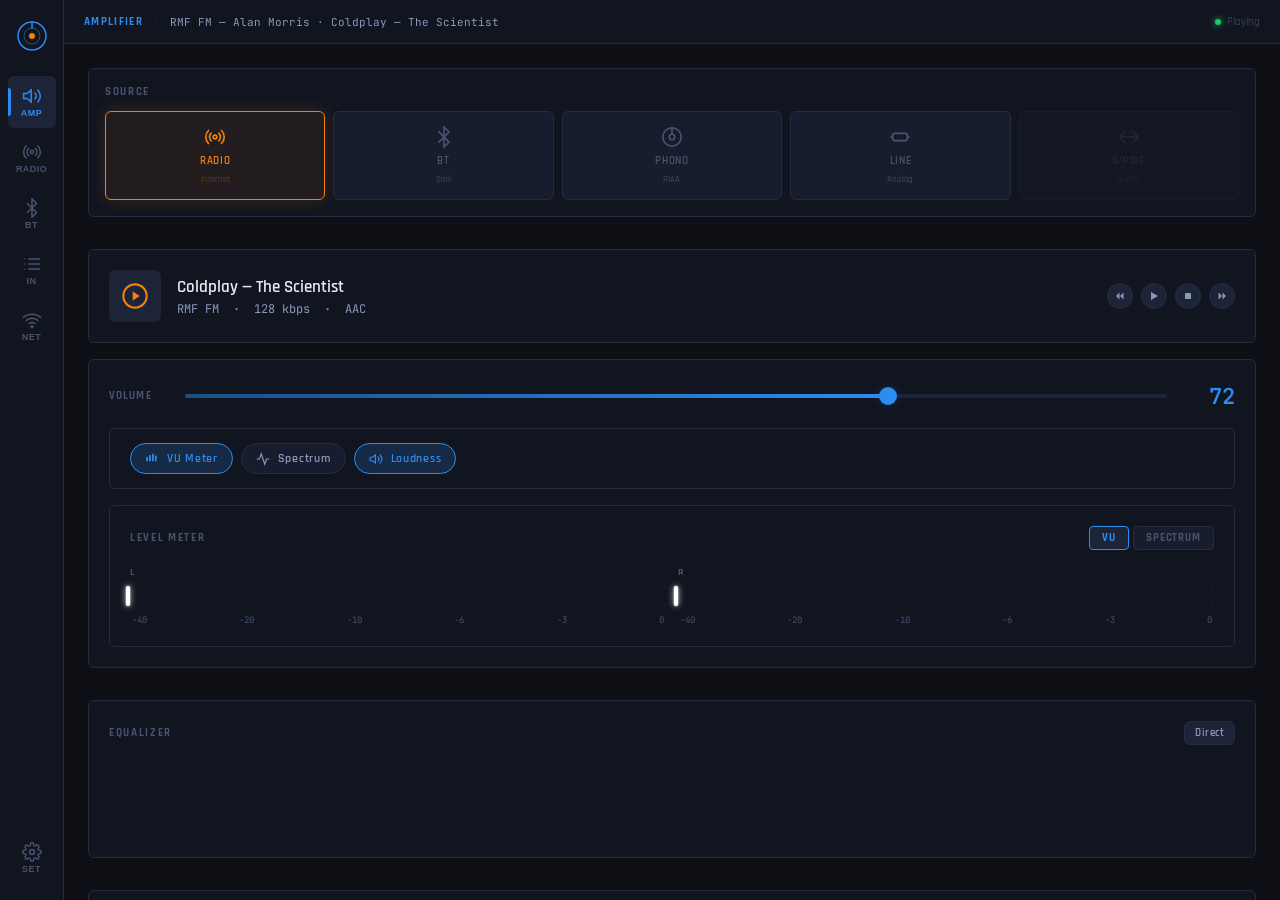
==== commit 4fa573a0: "project update" ====
--- a/home/streamer/web/templates/index.html
+++ b/home/streamer/web/templates/index.html
@@ -1174,7 +1174,7 @@
         <div class="card">
           <div style="display:flex;align-items:center;justify-content:space-between;margin-bottom:12px;">
             <div class="section-title" style="margin:0">Equalizer</div>
-            <button class="btn" style="padding:4px 10px;font-size:11px;" onclick="showPage('settings', document.querySelectorAll('.nav-btn')[5])">Edit</button>
+            <button class="btn" id="btn-direct" style="padding:4px 10px;font-size:11px;" onclick="toggleDirect(this)">Direct</button>
           </div>
           <div class="eq-mini" id="eq-mini-display"></div>
         </div>
@@ -1320,6 +1320,10 @@
         <div class="net-status-item"><span class="net-status-label">IP Address</span><span class="net-status-value" id="net-ip-val" style="font-family:var(--font-mono)">—</span></div>
         <div class="net-status-item"><span class="net-status-label">Signal</span><span class="net-status-value" id="net-signal-val">—</span></div>
       </div>
+      <div style="display:flex;gap:10px;margin-bottom:12px;">
+        <button class="btn" id="btn-wifi-toggle" style="flex:1;padding:10px;" onclick="toggleWifi()">WiFi OFF</button>
+        <button class="btn" style="flex:1;padding:10px;" onclick="disconnectNetwork()">Rozłącz</button>
+      </div>
       <div style="display:flex;align-items:center;justify-content:space-between;margin-bottom:12px;">
         <div class="section-title" style="margin:0">Available Networks</div>
         <button class="btn" onclick="scanWifi()">Scan</button>
@@ -1347,6 +1351,18 @@
               <button class="btn" onclick="setEqPreset('bass')">Bass+</button>
               <button class="btn" onclick="setEqPreset('vocal')">Vocal</button>
               <button class="btn" onclick="setEqPreset('treble')">Treble+</button>
+              <button class="btn" id="preset-user1-btn" onclick="setEqPreset('user1')" style="position:relative">
+                <span id="preset-user1-label">User 1</span>
+              </button>
+              <button class="btn" id="preset-user2-btn" onclick="setEqPreset('user2')" style="position:relative">
+                <span id="preset-user2-label">User 2</span>
+              </button>
+            </div>
+            <div style="display:flex;gap:8px;margin-top:8px;flex-wrap:wrap;">
+              <button class="btn" style="font-size:11px;" onclick="saveUserPreset('user1')">Save → <span id="save-user1-label">User 1</span></button>
+              <button class="btn" style="font-size:11px;" onclick="saveUserPreset('user2')">Save → <span id="save-user2-label">User 2</span></button>
+              <button class="btn" style="font-size:11px;" onclick="renameUserPreset('user1')">Rename User 1</button>
+              <button class="btn" style="font-size:11px;" onclick="renameUserPreset('user2')">Rename User 2</button>
             </div>
           </div>
         </div>
@@ -1358,12 +1374,19 @@
               <div class="toggle-sw on" id="sw-loudness" onclick="toggleSw(this,'loudness')"></div>
             </div>
             <div class="settings-row">
-              <div><div class="settings-label">Auto Gain</div><div class="settings-sub">Normalize volume between sources</div></div>
+              <div><div class="settings-label">Auto Gain</div><div class="settings-sub">Automatyczne obniżanie gainu przy CLIP</div></div>
               <div class="toggle-sw" id="sw-autogain" onclick="toggleSw(this,'autogain')"></div>
             </div>
-              <div class="toggle-sw" id="sw-mono" onclick="toggleSw(this,'mono')"></div>
+
+          </div>
+
+          <div class="card">
+            <div class="section-title">Gain wejść</div>
+            <div id="source-gains-list">
+              <!-- wypełniane przez JS -->
             </div>
           </div>
+
           <div class="card">
             <div class="section-title">System</div>
             <div class="settings-row">
@@ -1515,6 +1538,17 @@
 }
 
 /* ── Meter ───────────────────────────────────────── */
+function initMeterMode() {
+  const activeTab = document.querySelector('.meter-tab.active');
+  if (activeTab) {
+    const mode = activeTab.getAttribute('onclick')?.match(/setMeterMode\('(\w+)/)?.[1]
+      || (activeTab.textContent.trim().toLowerCase().includes('spectrum') ? 'spectrum' : 'vu');
+    setMeterMode(mode, activeTab);
+  } else {
+    setMeterMode('vu', document.querySelector('.meter-tab'));
+  }
+}
+
 function setMeterMode(mode, btn) {
   document.querySelectorAll('.meter-tab').forEach(t => t.classList.remove('active'));
   if (btn) btn.classList.add('active');
@@ -1529,6 +1563,13 @@
 function resetMeters() {
   _setVU(-60, -60, -60, -60);
 }
+
+// VU peak hold — śledzi max RMS z ostatnich 2s
+const VU_PEAK_HOLD = 2000;
+const VU_PEAK_FALL = 0.03;   // dB/ms — wolne opadanie
+let _vuPeakL = -60, _vuPeakR = -60;
+let _vuPeakLt = 0,  _vuPeakRt = 0;
+let _vuLastRmsL = -60, _vuLastRmsR = -60;
 
 function _setVU(rmsL, rmsR, peakL, peakR) {
   const toP = db => Math.max(0, Math.min(100, (db + 60) / 60 * 100));
@@ -1537,10 +1578,23 @@
   const lp = document.getElementById('vu-lp');
   const rp = document.getElementById('vu-rp');
   if (!tL) return;
+  const now = performance.now();
+
+  // RMS bar — bezpośrednio bez smoothing (dynamiczne)
+  _vuLastRmsL = rmsL;
+  _vuLastRmsR = rmsR;
   tL.style.setProperty('--vu-mask', (100 - toP(rmsL)) + '%');
   tR.style.setProperty('--vu-mask', (100 - toP(rmsR)) + '%');
-  if (lp) lp.style.right = (100 - toP(peakL)) + '%';
-  if (rp) rp.style.right = (100 - toP(peakR)) + '%';
+
+  // Peak = max RMS (nie peak z GStreamer który jest zawsze blisko 0dB)
+  if (rmsL >= _vuPeakL) { _vuPeakL = rmsL; _vuPeakLt = now; }
+  else if (now - _vuPeakLt > VU_PEAK_HOLD) _vuPeakL -= VU_PEAK_FALL * (now - _vuPeakLt - VU_PEAK_HOLD) * 0.01;
+  if (rmsR >= _vuPeakR) { _vuPeakR = rmsR; _vuPeakRt = now; }
+  else if (now - _vuPeakRt > VU_PEAK_HOLD) _vuPeakR -= VU_PEAK_FALL * (now - _vuPeakRt - VU_PEAK_HOLD) * 0.01;
+  _vuPeakL = Math.max(-61, Math.min(0, _vuPeakL));
+  _vuPeakR = Math.max(-61, Math.min(0, _vuPeakR));
+  if (lp) lp.style.right = (100 - toP(_vuPeakL)) + '%';
+  if (rp) rp.style.right = (100 - toP(_vuPeakR)) + '%';
 }
 
 async function _vuPoll() {
@@ -1551,13 +1605,14 @@
 }
 
 /* ── Spectrum analyser (pseudo-FFT z RMS) ── */
-let _specBands = new Float32Array(32).fill(-60);
-let _specPeaks = new Float32Array(32).fill(-60);
-let _specPeakTtl = new Uint8Array(32).fill(0);
+let _specBands = new Float32Array(16).fill(-60);
+let _specPeaks = new Float32Array(16).fill(-60);
+let _specPeakTtl = new Uint8Array(16).fill(0);
 let _specRaf = null;
+let _meterBusy = false;  // guard — nie wysyłaj gdy poprzedni request w locie
 let _specTimer = null;
 let _specLastLevel = {rms_l:-60, rms_r:-60, peak_l:-60, peak_r:-60};
-let _specLastBands = new Array(32).fill(-60);
+let _specLastBands = new Array(16).fill(-60);
 
 function _specDraw() {
   const canvas = document.getElementById('spectrum-canvas');
@@ -1566,11 +1621,11 @@
   const W = canvas.offsetWidth || 300, H = 120;
   if (canvas.width !== W || canvas.height !== H) { canvas.width=W; canvas.height=H; }
   const ctx = canvas.getContext('2d');
-  const n = _specBands.length;
+  const n = _specBands.length;  // 16
   const gap = 2, bw = (W - gap*(n-1)) / n;
 
   // Użyj prawdziwych danych FFT z GStreamer spectrum lub fallback RMS
-  const hasFft = _specLastBands && _specLastBands[0] > -59;
+  const hasFft = _specLastBands && _specLastBands.some(v => v > -58);
   const avgRms = (_specLastLevel.rms_l + _specLastLevel.rms_r) / 2;
   for (let i = 0; i < n; i++) {
     let target;
@@ -1622,16 +1677,24 @@
 function startSpectrum() {
   if (_vuTimer) return;
   // Jeden request co 100ms — level + spectrum razem
-  _vuTimer = setInterval(async () => {
-    try {
-      const d = await api('/meters');
-      if (d) {
-        _setVU(d.rms_l, d.rms_r, d.peak_l, d.peak_r);
-        _specLastLevel = d;
-        if (d.bands) _specLastBands = d.bands;
-      }
-    } catch(e) {}
-  }, 100);
+  _vuTimer = setInterval(() => {
+    if (_meterBusy) return;
+    _meterBusy = true;
+    const ctrl = new AbortController();
+    const tid = setTimeout(() => { ctrl.abort(); _meterBusy = false; }, 150);
+    fetch('/api/meters', {signal: ctrl.signal})
+      .then(r => r.json())
+      .then(d => {
+        clearTimeout(tid);
+        _meterBusy = false;
+        if (d) {
+          _setVU(d.rms_l, d.rms_r, d.peak_l, d.peak_r);
+          _specLastLevel = d;
+          if (d.bands) _specLastBands = d.bands;
+        }
+      })
+      .catch(() => { clearTimeout(tid); _meterBusy = false; });
+  }, 120);
   if (!_specRaf) _specDraw();
 }
 function stopSpectrum() {
@@ -1702,7 +1765,8 @@
 }
 const PRESETS={
   flat:[0,0,0,0,0,0,0,0,0,0], bass:[6,5,4,2,0,0,0,0,0,0],
-  vocal:[-1,-1,0,2,4,4,3,1,0,-1], treble:[0,0,0,0,0,1,2,4,5,6]
+  vocal:[-1,-1,0,2,4,4,3,1,0,-1], treble:[0,0,0,0,0,1,2,4,5,6],
+  user1:[0,0,0,0,0,0,0,0,0,0], user2:[0,0,0,0,0,0,0,0,0,0]
 };
 function setEqPreset(p){
   state.eqValues[state.eqSource]=[...PRESETS[p]];
@@ -1902,12 +1966,18 @@
     if(chip) chip.classList.toggle('on', data.loudness);
     if(sw)   sw.classList.toggle('on', data.loudness);
   }
+  if (data.direct != null) applyDirectState(data.direct);
   // Active source buttons
   if (data.active) {
     state.source=data.active;
     document.querySelectorAll('.source-btn').forEach(b=>{
       b.classList.toggle('active',(b.getAttribute('onclick')||'').includes("'"+data.active+"'"));
     });
+    // Tytuł zakładki: "Streamer · NazwaŹródła"
+    const srcNames = {radio: (data.status&&data.status.station)||'Radio',
+                      bluetooth:'Bluetooth', phono:'Phono',
+                      line1:'Line 1', line2:'Line 2', spdif:'S/PDIF'};
+    document.title = 'Streamer · ' + (srcNames[data.active] || data.active);
   }
   // Now playing / metadata
   const st=data.status||{};
@@ -1922,6 +1992,8 @@
     const stream=st.stream||{};
     if (stream.bitrate_kbps) subParts.push(stream.bitrate_kbps+' kbps');
     if (stream.codec) subParts.push(stream.codec);
+    if (stream.sample_rate) subParts.push((stream.sample_rate/1000).toFixed(1)+' kHz');
+    if (stream.channels) subParts.push(stream.channels === 2 ? 'Stereo' : stream.channels+'ch');
     if (!subParts.length) subParts.push((st.station||data.active||''),(st.state||''));
     if (npSub) npSub.textContent=subParts.filter(Boolean).join('  ·  ');
 
@@ -1991,6 +2063,118 @@
     applyStatus(s);
   }, 5000);
 })();
+setTimeout(() => {
+  initMeterMode();
+  loadUserPresetNames();
+  loadSourceGains();
+}, 500);
+
+// ── Direct mode ──────────────────────────────────────────
+function toggleDirect(btn) {
+  const active = btn.classList.toggle('active');
+  api('/setting/direct', 'POST', {enabled: active});
+}
+function applyDirectState(direct) {
+  const btn = document.getElementById('btn-direct');
+  if (btn) btn.classList.toggle('active', !!direct);
+}
+
+// ── User presets ──────────────────────────────────────────
+function saveUserPreset(presetId) {
+  const label = document.getElementById('preset-' + presetId + '-label')?.textContent || presetId;
+  if (!confirm('Zapisać bieżące nastawy EQ jako "' + label + '"?')) return;
+  api('/eq/user/' + presetId + '/save', 'POST', {source: state.eqSource || state.source}).then(d => {
+    if (!d || d.error) { alert(d ? d.error : 'Błąd serwera'); return; }
+    if (d.gains) PRESETS[presetId] = d.gains;
+    alert('Zapisano: ' + label);
+  });
+}
+
+function renameUserPreset(presetId) {
+  const current = document.getElementById('preset-' + presetId + '-label')?.textContent || presetId;
+  const newName = prompt('Nowa nazwa:', current);
+  if (!newName || !newName.trim()) return;
+  api('/eq/user/' + presetId + '/name', 'POST', {name: newName.trim()}).then(d => {
+    if (!d || d.error) { alert(d ? d.error : 'Błąd'); return; }
+    ['preset-' + presetId + '-label', 'save-' + presetId + '-label'].forEach(id => {
+      const el = document.getElementById(id);
+      if (el) el.textContent = d.name;
+    });
+  });
+}
+function loadUserPresetNames() {
+  api('/eq/presets').then(d => {
+    if (!d) return;
+    // Wczytaj gains user presetów do lokalnego PRESETS
+    if (d.presets) {
+      ['user1','user2'].forEach(id => {
+        if (d.presets[id]) PRESETS[id] = d.presets[id];
+      });
+    }
+    // Zaktualizuj etykiety
+    if (d.names) {
+      Object.entries(d.names).forEach(([id, name]) => {
+        ['preset-' + id + '-label', 'save-' + id + '-label'].forEach(eid => {
+          const el = document.getElementById(eid);
+          if (el) el.textContent = name;
+        });
+      });
+    }
+  });
+}
+
+function toggleWifi() {
+  const btn = document.getElementById('btn-wifi-toggle');
+  const currentlyOff = btn.textContent.trim() === 'WiFi ON';
+  const enable = currentlyOff;
+  api('/network/wifi', 'POST', {enabled: enable}).then(d => {
+    btn.textContent = d.wifi ? 'WiFi OFF' : 'WiFi ON';
+  });
+}
+function disconnectNetwork() {
+  if (!confirm('Rozłączyć od sieci WiFi?')) return;
+  fetch('/api/network/disconnect', {method:'POST'}).catch(()=>{});
+}
+function updateWifiBtn() {
+  api('/network/wifi').then(d => {
+    const btn = document.getElementById('btn-wifi-toggle');
+    if (btn) btn.textContent = d.wifi ? 'WiFi OFF' : 'WiFi ON';
+  }).catch(()=>{});
+}
+
+// ── Source Gains ─────────────────────────────────────────
+const SOURCE_NAMES = {radio:'Radio',bluetooth:'Bluetooth',phono:'Phono',line1:'Line 1',line2:'Line 2',spdif:'S/PDIF'};
+
+function buildGainsList(gains) {
+  const list = document.getElementById('source-gains-list');
+  if (!list) return;
+  list.innerHTML = Object.entries(SOURCE_NAMES).map(([id, name]) => {
+    const val = (gains && gains[id] !== undefined) ? gains[id] : 0;
+    return `<div class="settings-row" style="flex-direction:column;align-items:stretch;gap:4px;">
+      <div style="display:flex;justify-content:space-between;">
+        <div class="settings-label">${name}</div>
+        <span id="gain-val-${id}" style="font-family:var(--font-mono);font-size:12px;">${val > 0 ? '+' : ''}${val.toFixed(1)} dB</span>
+      </div>
+      <input type="range" min="-10" max="6" step="0.5" value="${val}"
+        style="width:100%;accent-color:var(--blue);"
+        oninput="updateGainLabel('${id}',this.value)"
+        onchange="setSourceGain('${id}',this.value)">
+    </div>`;
+  }).join('');
+}
+
+function updateGainLabel(id, val) {
+  const el = document.getElementById('gain-val-' + id);
+  if (el) el.textContent = (val > 0 ? '+' : '') + parseFloat(val).toFixed(1) + ' dB';
+}
+
+function setSourceGain(id, val) {
+  api('/source/' + id + '/gain', 'POST', {gain: parseFloat(val)});
+}
+
+function loadSourceGains() {
+  api('/source/gains').then(d => { if (d) buildGainsList(d); });
+}
 </script>
 </body>
 </html>
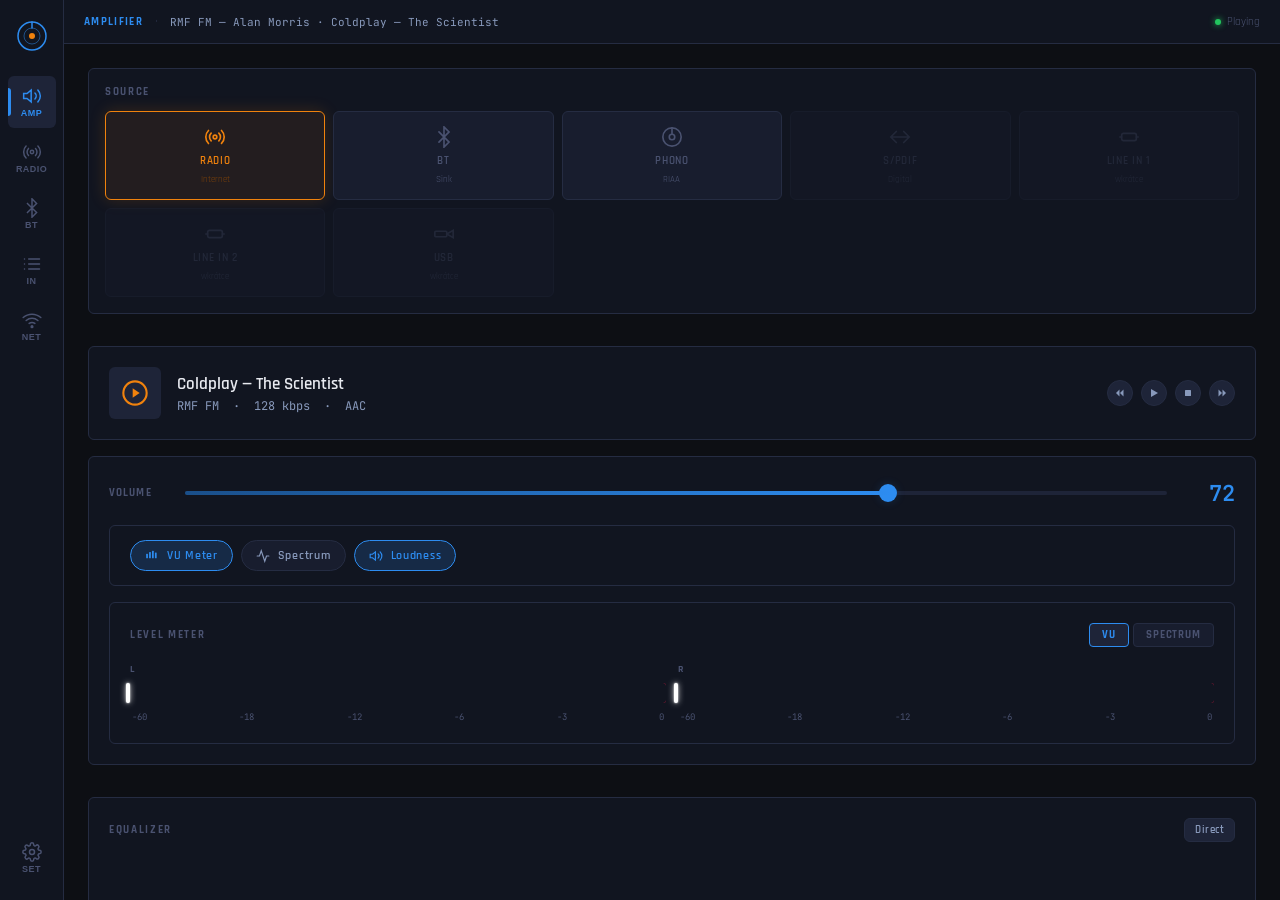
==== commit 6b8f163e: "project update" ====
--- a/home/streamer/web/templates/index.html
+++ b/home/streamer/web/templates/index.html
@@ -2,8 +2,9 @@
 <html lang="pl">
 <head>
 <meta charset="UTF-8">
+<meta name="version" content="v0.10.4.16">
 <meta name="viewport" content="width=device-width, initial-scale=1.0">
-<title>Streamer</title>
+<title>PylonisAmp</title>
 <link rel="preconnect" href="https://fonts.googleapis.com">
 <link href="https://fonts.googleapis.com/css2?family=Rajdhani:wght@300;400;500;600;700&family=JetBrains+Mono:wght@300;400;600&display=swap" rel="stylesheet">
 <style>
@@ -459,11 +460,12 @@
   position: relative;
   /* gradient leżący zawsze na całej szerokości */
   background: linear-gradient(to right,
-    #1565c0 0%,
-    #1e88e5 50%,
-    #e6c300 70%,
-    #ff6600 85%,
-    #e53935 100%
+    #1565c0  0%,   /* -60 dBFS */
+    #1e88e5 68%,   /* -22 dBFS */
+    #f9c700 72%,   /* -17 dBFS ≈ 0 VU */
+    #ff8800 88%,   /*  -7 dBFS */
+    #e53935 94%,   /*  -4 dBFS */
+    #ff1744 100%   /*   0 dBFS clip */
   );
 }
 /* ciemna maska od prawej — zasłania gradient poza poziomem */
@@ -1050,15 +1052,26 @@
               <span class="src-label">Phono</span>
               <span class="src-sub">RIAA</span>
             </button>
-            <button class="source-btn" onclick="setSource(this,'line')">
-              <svg viewBox="0 0 24 24" fill="none" stroke="currentColor" stroke-width="1.8" stroke-linecap="round"><rect x="4" y="8" width="16" height="8" rx="2"/><line x1="2" y1="12" x2="4" y2="12"/><line x1="20" y1="12" x2="22" y2="12"/></svg>
-              <span class="src-label">Line</span>
-              <span class="src-sub">Analog</span>
-            </button>
+            
             <button class="source-btn disabled" onclick="setSource(this,'spdif')">
               <svg viewBox="0 0 24 24" fill="none" stroke="currentColor" stroke-width="1.8" stroke-linecap="round"><path d="M2 12h20M8 6l-6 6 6 6M16 6l6 6-6 6"/></svg>
               <span class="src-label">S/PDIF</span>
               <span class="src-sub">Digital</span>
+            </button>
+            <button class="source-btn disabled" style="cursor:not-allowed;" title="Niedostępne — brak PCM1808">
+              <svg viewBox="0 0 24 24" fill="none" stroke="currentColor" stroke-width="1.8" stroke-linecap="round"><rect x="4" y="8" width="16" height="8" rx="2"/><line x1="2" y1="12" x2="4" y2="12"/><line x1="20" y1="12" x2="22" y2="12"/></svg>
+              <span class="src-label">Line In 1</span>
+              <span class="src-sub">wkrótce</span>
+            </button>
+            <button class="source-btn disabled" style="cursor:not-allowed;" title="Niedostępne — brak PCM1808">
+              <svg viewBox="0 0 24 24" fill="none" stroke="currentColor" stroke-width="1.8" stroke-linecap="round"><rect x="4" y="8" width="16" height="8" rx="2"/><line x1="2" y1="12" x2="4" y2="12"/><line x1="20" y1="12" x2="22" y2="12"/></svg>
+              <span class="src-label">Line In 2</span>
+              <span class="src-sub">wkrótce</span>
+            </button>
+            <button class="source-btn disabled" style="cursor:not-allowed;" title="Niedostępne">
+              <svg viewBox="0 0 24 24" fill="none" stroke="currentColor" stroke-width="1.8" stroke-linecap="round"><rect x="2" y="9" width="13" height="6" rx="1"/><polyline points="15 12 22 8 22 16 15 12"/></svg>
+              <span class="src-label">USB</span>
+              <span class="src-sub">wkrótce</span>
             </button>
           </div>
         </div>
@@ -1146,7 +1159,7 @@
                 </div>
                 <div class="vu-peak" id="vu-lp" style="right:100%"></div>
               </div>
-              <div class="vu-scale"><span>-40</span><span>-20</span><span>-10</span><span>-6</span><span>-3</span><span>0</span></div>
+              <div class="vu-scale"><span>-60</span><span>-18</span><span>-12</span><span>-6</span><span>-3</span><span>0</span></div>
             </div>
             <div class="vu-channel">
               <div class="vu-label">R</div>
@@ -1156,7 +1169,7 @@
                 </div>
                 <div class="vu-peak" id="vu-rp" style="right:100%"></div>
               </div>
-              <div class="vu-scale"><span>-40</span><span>-20</span><span>-10</span><span>-6</span><span>-3</span><span>0</span></div>
+              <div class="vu-scale"><span>-60</span><span>-18</span><span>-12</span><span>-6</span><span>-3</span><span>0</span></div>
             </div>
           </div>
 
@@ -1398,8 +1411,11 @@
               <span style="font-size:11px;font-family:var(--font-mono);color:var(--green);">PCM5102</span>
             </div>
             <div class="settings-row" style="border-bottom:none;">
-              <div class="settings-label">Reboot</div>
-              <button class="btn" style="color:var(--red);border-color:var(--red);" onclick="if(confirm('Reboot?')) fetch('/api/reboot',{method:'POST'})">Reboot</button>
+              <div class="settings-label">System</div>
+              <div style="display:flex;gap:8px;">
+                <button class="btn" style="color:var(--red);border-color:var(--red);" onclick="if(confirm('Reboot?')) fetch('/api/reboot',{method:'POST'})">Reboot</button>
+                <button class="btn" style="color:var(--orange);border-color:var(--orange);" onclick="if(confirm('Shutdown?')) fetch('/api/shutdown',{method:'POST'}).then(()=>{document.body.innerHTML='<div style=\'display:flex;align-items:center;justify-content:center;height:100vh;background:#0d1117;color:#fff;font-size:18px;\'>Wyłączanie PylonisAmp…</div>';})">Shutdown</button>
+              </div>
             </div>
           </div>
         </div>
@@ -1446,6 +1462,16 @@
                    inputs:'Inputs', network:'Network', settings:'Settings' };
   document.getElementById('tb-section').textContent = titles[id] || id;
   if (id === 'bluetooth') loadPairedDevices();
+  // Meters: stop timer gdy wychodzimy, restart gdy wracamy na amplifier
+  if (id === 'amplifier') {
+    if (_vuTimer)  { clearInterval(_vuTimer);       _vuTimer = null; }
+    if (_specRaf)  { cancelAnimationFrame(_specRaf); _specRaf = null; }
+    initMeterMode(_meterMode);
+    startSpectrum();
+    if (_meterMode === 'spectrum') _specRaf = requestAnimationFrame(_specDraw);
+  } else {
+    stopSpectrum();
+  }
 }
 async function loadPairedDevices() {
   const data = await api('/bluetooth/devices');
@@ -1507,24 +1533,33 @@
 
 /* ── Toggles ─────────────────────────────────────── */
 function toggleChip(el, key) {
-  el.classList.toggle('on');
   if (key === 'vu' || key === 'spectrum') {
-    const vuOn = document.getElementById('chip-vu').classList.contains('on');
-    const spOn = document.getElementById('chip-spectrum').classList.contains('on');
+    const chipVu = document.getElementById('chip-vu');
+    const chipSp = document.getElementById('chip-spectrum');
+    const wasOn  = el.classList.contains('on');
+    chipVu.classList.remove('on');
+    chipSp.classList.remove('on');
+    if (!wasOn) el.classList.add('on');
+    const spOn = chipSp.classList.contains('on');
+    const vuOn = chipVu.classList.contains('on');
     const active = vuOn || spOn;
-    document.getElementById('meter-container').style.display = active ? '' : 'none';
-    if (active) {
-      const mode = spOn ? 'spectrum' : 'vu';
-      setMeterMode(mode, document.querySelector(mode==='spectrum' ? '.meter-tab:last-child' : '.meter-tab'));
-    } else { stopSpectrum(); }
-  }
-  if (key === 'loudness') {
+    const mc = document.getElementById('meter-container');
+    if (mc) mc.style.display = active ? '' : 'none';
+    const newMode = spOn ? 'spectrum' : (vuOn ? 'vu' : 'off');
+    if (active) { setMeterMode(newMode, null); } else { stopSpectrum(); }
+    _meterMode = newMode;
+    api('/setting', 'POST', {key: 'meter_mode', value: newMode});
+  } else if (key === 'loudness') {
+    el.classList.toggle('on');
     const on = el.classList.contains('on');
     const sw = document.getElementById('sw-loudness');
     if (sw) sw.classList.toggle('on', on);
-    api('/setting','POST',{key:'loudness', value: on});
+    api('/setting', 'POST', {key: 'loudness', value: on});
+  } else {
+    el.classList.toggle('on');
   }
 }
+
 function toggleSw(el, key) {
   el.classList.toggle('on');
   const on = el.classList.contains('on');
@@ -1538,40 +1573,65 @@
 }
 
 /* ── Meter ───────────────────────────────────────── */
-function initMeterMode() {
-  const activeTab = document.querySelector('.meter-tab.active');
-  if (activeTab) {
-    const mode = activeTab.getAttribute('onclick')?.match(/setMeterMode\('(\w+)/)?.[1]
-      || (activeTab.textContent.trim().toLowerCase().includes('spectrum') ? 'spectrum' : 'vu');
-    setMeterMode(mode, activeTab);
+function initMeterMode(mode) {
+  mode = mode || _meterMode || 'vu';
+  _meterMode = mode;
+  const chipVu = document.getElementById('chip-vu');
+  const chipSp = document.getElementById('chip-spectrum');
+  if (chipVu) chipVu.classList.toggle('on', mode === 'vu');
+  if (chipSp) chipSp.classList.toggle('on', mode === 'spectrum');
+  const mc = document.getElementById('meter-container');
+  if (mode === 'off') {
+    if (mc) mc.style.display = 'none';
+    stopSpectrum();
   } else {
-    setMeterMode('vu', document.querySelector('.meter-tab'));
+    if (mc) mc.style.display = '';
+    setMeterMode(mode, mode === 'spectrum'
+      ? document.querySelector('.meter-tab:last-child')
+      : document.querySelector('.meter-tab'));
   }
 }
 
 function setMeterMode(mode, btn) {
   document.querySelectorAll('.meter-tab').forEach(t => t.classList.remove('active'));
   if (btn) btn.classList.add('active');
-  document.getElementById('vu-display').style.display = mode === 'vu' ? 'flex' : 'none';
-  document.getElementById('spectrum-display').style.display = mode === 'spectrum' ? '' : 'none';
-  if (mode === 'spectrum' || mode === 'vu') startSpectrum(); else stopSpectrum();
-}
-
-/* VU meter — dane z GStreamer /api/level */
+
+  const vuEl   = document.getElementById('vu-display');
+  const spEl   = document.getElementById('spectrum-display');
+  if (vuEl) vuEl.style.display   = (mode === 'vu')       ? 'flex' : 'none';
+  if (spEl) spEl.style.display   = (mode === 'spectrum') ? 'block' : 'none';
+
+  // Zatrzymaj RAF spectrum jeśli przełączamy na VU
+  if (mode !== 'spectrum' && _specRaf) {
+    cancelAnimationFrame(_specRaf);
+    _specRaf = null;
+  }
+  // Uruchom RAF spectrum gdy mode=spectrum (zawsze od nowa po powrocie)
+  if (mode === 'spectrum') {
+    if (_specRaf) cancelAnimationFrame(_specRaf);
+    _specRaf = requestAnimationFrame(_specDraw);
+  }
+
+  startSpectrum();  // zawsze uruchom timer danych (VU + spectrum)
+}
+
+/* VU meter — dane z GPylonisAmp /api/level */
 let _vuTimer = null;
+let _meterMode = 'vu';  // 'vu'|'spectrum'|'off'
 
 function resetMeters() {
   _setVU(-60, -60, -60, -60);
 }
 
 // VU peak hold — śledzi max RMS z ostatnich 2s
-const VU_PEAK_HOLD = 2000;
-const VU_PEAK_FALL = 0.03;   // dB/ms — wolne opadanie
+const VU_PEAK_HOLD = 800;    // ms trzymania
+const VU_PEAK_FALL = 2.0;    // dB per tick (33ms) ≈ 60 dB/s
 let _vuPeakL = -60, _vuPeakR = -60;
 let _vuPeakLt = 0,  _vuPeakRt = 0;
 let _vuLastRmsL = -60, _vuLastRmsR = -60;
 
 function _setVU(rmsL, rmsR, peakL, peakR) {
+  // VU metr: skala -60..0 dBFS, marker 0VU = -18 dBFS
   const toP = db => Math.max(0, Math.min(100, (db + 60) / 60 * 100));
   const tL = document.getElementById('vu-tl');
   const tR = document.getElementById('vu-tr');
@@ -1586,11 +1646,13 @@
   tL.style.setProperty('--vu-mask', (100 - toP(rmsL)) + '%');
   tR.style.setProperty('--vu-mask', (100 - toP(rmsR)) + '%');
 
-  // Peak = max RMS (nie peak z GStreamer który jest zawsze blisko 0dB)
+  // Peak = max RMS (nie peak z GPylonisAmp który jest zawsze blisko 0dB)
+  // Peak hold: trzymaj VU_PEAK_HOLD ms, potem opadaj VU_PEAK_FALL dB/ms
   if (rmsL >= _vuPeakL) { _vuPeakL = rmsL; _vuPeakLt = now; }
-  else if (now - _vuPeakLt > VU_PEAK_HOLD) _vuPeakL -= VU_PEAK_FALL * (now - _vuPeakLt - VU_PEAK_HOLD) * 0.01;
+  else if (now - _vuPeakLt > VU_PEAK_HOLD) { _vuPeakL = Math.max(-60, _vuPeakL - VU_PEAK_FALL); }
   if (rmsR >= _vuPeakR) { _vuPeakR = rmsR; _vuPeakRt = now; }
-  else if (now - _vuPeakRt > VU_PEAK_HOLD) _vuPeakR -= VU_PEAK_FALL * (now - _vuPeakRt - VU_PEAK_HOLD) * 0.01;
+  else if (now - _vuPeakRt > VU_PEAK_HOLD) { _vuPeakR = Math.max(-60, _vuPeakR - VU_PEAK_FALL); }
+  else if (now - _vuPeakRt > VU_PEAK_HOLD) _vuPeakR -= VU_PEAK_FALL;
   _vuPeakL = Math.max(-61, Math.min(0, _vuPeakL));
   _vuPeakR = Math.max(-61, Math.min(0, _vuPeakR));
   if (lp) lp.style.right = (100 - toP(_vuPeakL)) + '%';
@@ -1605,26 +1667,28 @@
 }
 
 /* ── Spectrum analyser (pseudo-FFT z RMS) ── */
-let _specBands = new Float32Array(16).fill(-60);
-let _specPeaks = new Float32Array(16).fill(-60);
-let _specPeakTtl = new Uint8Array(16).fill(0);
+let _specBands = new Float32Array(32).fill(-60);
+let _specPeaks = new Float32Array(32).fill(-60);
+let _specPeakTtl = new Uint8Array(32).fill(0);
 let _specRaf = null;
 let _meterBusy = false;  // guard — nie wysyłaj gdy poprzedni request w locie
 let _specTimer = null;
 let _specLastLevel = {rms_l:-60, rms_r:-60, peak_l:-60, peak_r:-60};
-let _specLastBands = new Array(16).fill(-60);
+let _specLastBands = new Array(32).fill(-60);
 
 function _specDraw() {
   const canvas = document.getElementById('spectrum-canvas');
-  if (!canvas || canvas.offsetParent === null) { _specRaf = requestAnimationFrame(_specDraw); return; }
+  if (!canvas) { _specRaf = null; return; }
+  // Jeśli canvas ukryty — zatrzymaj RAF (setMeterMode go wznowi)
+  if (canvas.offsetParent === null) { _specRaf = null; return; }
   // Dopasuj rozdzielczość do rozmiaru wyświetlanego
   const W = canvas.offsetWidth || 300, H = 120;
   if (canvas.width !== W || canvas.height !== H) { canvas.width=W; canvas.height=H; }
   const ctx = canvas.getContext('2d');
-  const n = _specBands.length;  // 16
+  const n = 32;  // 32 pasma logarytmiczne 20–20000 Hz (po mapowaniu w backend)
   const gap = 2, bw = (W - gap*(n-1)) / n;
 
-  // Użyj prawdziwych danych FFT z GStreamer spectrum lub fallback RMS
+  // Użyj prawdziwych danych FFT z GPylonisAmp spectrum lub fallback RMS
   const hasFft = _specLastBands && _specLastBands.some(v => v > -58);
   const avgRms = (_specLastLevel.rms_l + _specLastLevel.rms_r) / 2;
   for (let i = 0; i < n; i++) {
@@ -1677,11 +1741,11 @@
 function startSpectrum() {
   if (_vuTimer) return;
   // Jeden request co 100ms — level + spectrum razem
-  _vuTimer = setInterval(() => {
+  _vuTimer = setInterval(() => {  // 30fps = 33ms
     if (_meterBusy) return;
     _meterBusy = true;
     const ctrl = new AbortController();
-    const tid = setTimeout(() => { ctrl.abort(); _meterBusy = false; }, 150);
+    const tid = setTimeout(() => { ctrl.abort(); _meterBusy = false; }, 80);
     fetch('/api/meters', {signal: ctrl.signal})
       .then(r => r.json())
       .then(d => {
@@ -1694,7 +1758,7 @@
         }
       })
       .catch(() => { clearTimeout(tid); _meterBusy = false; });
-  }, 120);
+  }, 33);   // 30fps
   if (!_specRaf) _specDraw();
 }
 function stopSpectrum() {
@@ -1966,18 +2030,23 @@
     if(chip) chip.classList.toggle('on', data.loudness);
     if(sw)   sw.classList.toggle('on', data.loudness);
   }
-  if (data.direct != null) applyDirectState(data.direct);
+  if (data.direct   != null) applyDirectState(data.direct);
+  if (data.meter_mode != null) initMeterMode(data.meter_mode);
+  if (data.autogain != null) {
+    const sw = document.getElementById('sw-autogain');
+    if (sw) sw.classList.toggle('on', data.autogain);
+  }
   // Active source buttons
   if (data.active) {
     state.source=data.active;
     document.querySelectorAll('.source-btn').forEach(b=>{
       b.classList.toggle('active',(b.getAttribute('onclick')||'').includes("'"+data.active+"'"));
     });
-    // Tytuł zakładki: "Streamer · NazwaŹródła"
+    // Tytuł zakładki: "PylonisAmp · NazwaŹródła"
     const srcNames = {radio: (data.status&&data.status.station)||'Radio',
                       bluetooth:'Bluetooth', phono:'Phono',
                       line1:'Line 1', line2:'Line 2', spdif:'S/PDIF'};
-    document.title = 'Streamer · ' + (srcNames[data.active] || data.active);
+    document.title = 'PylonisAmp · ' + (srcNames[data.active] || data.active);
   }
   // Now playing / metadata
   const st=data.status||{};
@@ -1992,7 +2061,11 @@
     const stream=st.stream||{};
     if (stream.bitrate_kbps) subParts.push(stream.bitrate_kbps+' kbps');
     if (stream.codec) subParts.push(stream.codec);
-    if (stream.sample_rate) subParts.push((stream.sample_rate/1000).toFixed(1)+' kHz');
+    if (stream.sample_rate) {
+      let srStr = (stream.sample_rate/1000).toFixed(1)+' kHz';
+      if (stream.bit_depth) srStr += '/'+stream.bit_depth+'bit';
+      subParts.push(srStr);
+    }
     if (stream.channels) subParts.push(stream.channels === 2 ? 'Stereo' : stream.channels+'ch');
     if (!subParts.length) subParts.push((st.station||data.active||''),(st.state||''));
     if (npSub) npSub.textContent=subParts.filter(Boolean).join('  ·  ');
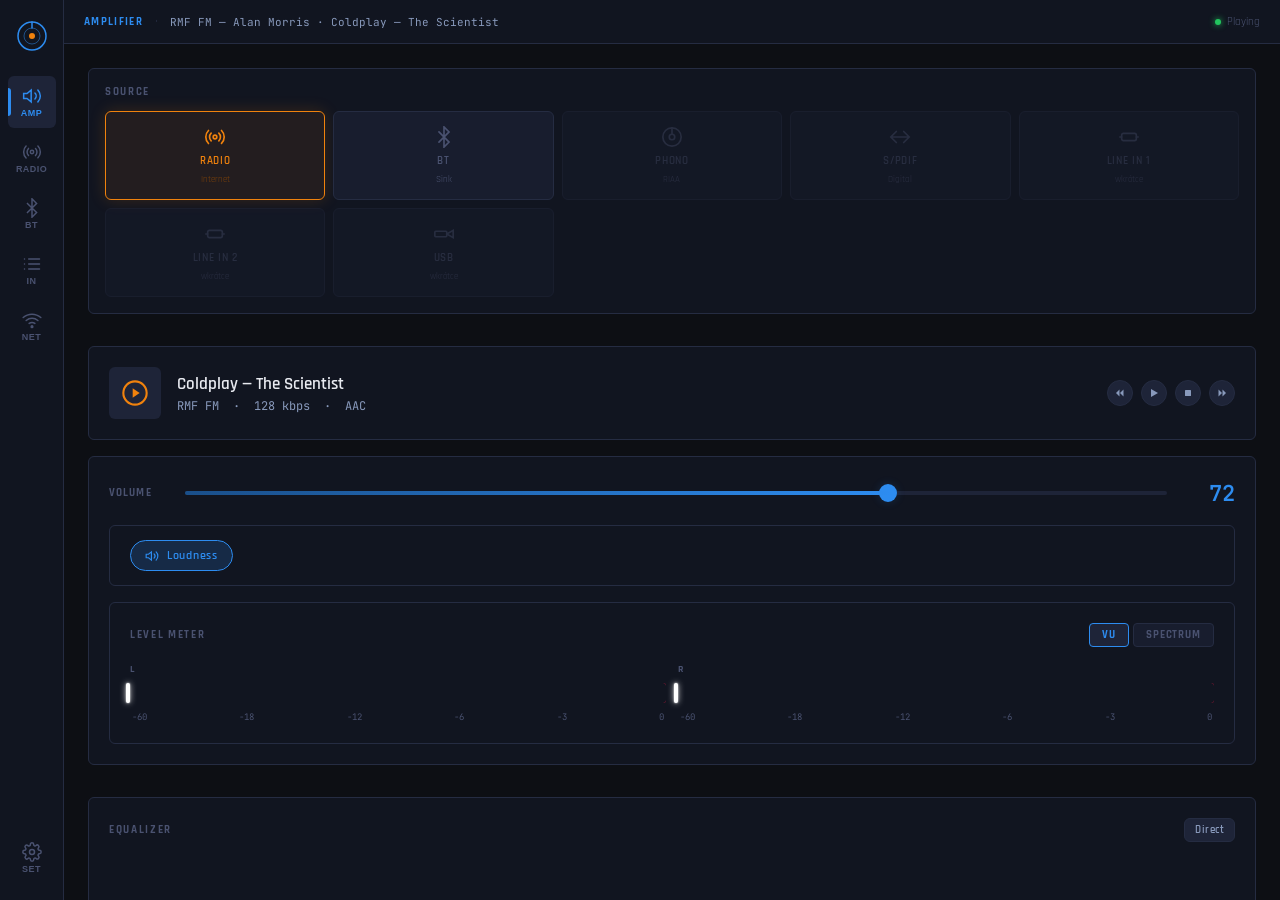
==== commit 74fc9cbb: "project update" ====
--- a/home/streamer/web/templates/index.html
+++ b/home/streamer/web/templates/index.html
@@ -2,7 +2,7 @@
 <html lang="pl">
 <head>
 <meta charset="UTF-8">
-<meta name="version" content="v0.10.4.16">
+<meta name="version" content="v0.10.4.19">
 <meta name="viewport" content="width=device-width, initial-scale=1.0">
 <title>PylonisAmp</title>
 <link rel="preconnect" href="https://fonts.googleapis.com">
@@ -234,7 +234,7 @@
   background: rgba(240,130,13,0.08);
   box-shadow: 0 0 16px var(--orange-glow);
 }
-.source-btn.disabled { opacity: 0.3; cursor: not-allowed; }
+.source-btn.disabled { opacity: 0.4; cursor: not-allowed; pointer-events: none; }
 .source-btn svg { width: 22px; height: 22px; }
 .source-btn .src-label {
   font-size: 11px;
@@ -1047,7 +1047,7 @@
               <span class="src-label">BT</span>
               <span class="src-sub">Sink</span>
             </button>
-            <button class="source-btn" onclick="setSource(this,'phono')">
+            <button class="source-btn disabled" onclick="return false;">
               <svg viewBox="0 0 24 24" fill="none" stroke="currentColor" stroke-width="1.8" stroke-linecap="round"><circle cx="12" cy="12" r="10"/><circle cx="12" cy="12" r="3"/><line x1="12" y1="2" x2="12" y2="9"/></svg>
               <span class="src-label">Phono</span>
               <span class="src-sub">RIAA</span>
@@ -1058,17 +1058,17 @@
               <span class="src-label">S/PDIF</span>
               <span class="src-sub">Digital</span>
             </button>
-            <button class="source-btn disabled" style="cursor:not-allowed;" title="Niedostępne — brak PCM1808">
+            <button class="source-btn disabled" title="Niedostępne — brak PCM1808">
               <svg viewBox="0 0 24 24" fill="none" stroke="currentColor" stroke-width="1.8" stroke-linecap="round"><rect x="4" y="8" width="16" height="8" rx="2"/><line x1="2" y1="12" x2="4" y2="12"/><line x1="20" y1="12" x2="22" y2="12"/></svg>
               <span class="src-label">Line In 1</span>
               <span class="src-sub">wkrótce</span>
             </button>
-            <button class="source-btn disabled" style="cursor:not-allowed;" title="Niedostępne — brak PCM1808">
+            <button class="source-btn disabled" title="Niedostępne — brak PCM1808">
               <svg viewBox="0 0 24 24" fill="none" stroke="currentColor" stroke-width="1.8" stroke-linecap="round"><rect x="4" y="8" width="16" height="8" rx="2"/><line x1="2" y1="12" x2="4" y2="12"/><line x1="20" y1="12" x2="22" y2="12"/></svg>
               <span class="src-label">Line In 2</span>
               <span class="src-sub">wkrótce</span>
             </button>
-            <button class="source-btn disabled" style="cursor:not-allowed;" title="Niedostępne">
+            <button class="source-btn disabled" title="Niedostępne">
               <svg viewBox="0 0 24 24" fill="none" stroke="currentColor" stroke-width="1.8" stroke-linecap="round"><rect x="2" y="9" width="13" height="6" rx="1"/><polyline points="15 12 22 8 22 16 15 12"/></svg>
               <span class="src-label">USB</span>
               <span class="src-sub">wkrótce</span>
@@ -1125,14 +1125,6 @@
         <!-- Toggles -->
         <div class="card" style="padding:14px 20px;">
           <div class="toggles-row">
-            <div class="toggle-chip on" onclick="toggleChip(this,'vu')" id="chip-vu">
-              <svg viewBox="0 0 24 24" fill="none" stroke="currentColor" stroke-width="2" stroke-linecap="round"><rect x="2" y="8" width="3" height="8" rx="1" fill="currentColor" stroke="none"/><rect x="7" y="5" width="3" height="11" rx="1" fill="currentColor" stroke="none"/><rect x="12" y="3" width="3" height="13" rx="1" fill="currentColor" stroke="none"/><rect x="17" y="6" width="3" height="10" rx="1" fill="currentColor" stroke="none"/></svg>
-              VU Meter
-            </div>
-            <div class="toggle-chip" onclick="toggleChip(this,'spectrum')" id="chip-spectrum">
-              <svg viewBox="0 0 24 24" fill="none" stroke="currentColor" stroke-width="2" stroke-linecap="round"><polyline points="22 12 18 12 15 21 9 3 6 12 2 12"/></svg>
-              Spectrum
-            </div>
             <div class="toggle-chip on" onclick="toggleChip(this,'loudness')" id="chip-loudness">
               <svg viewBox="0 0 24 24" fill="none" stroke="currentColor" stroke-width="2" stroke-linecap="round"><polygon points="11 5 6 9 2 9 2 15 6 15 11 19 11 5"/><path d="M19.07 4.93a10 10 0 0 1 0 14.14M15.54 8.46a5 5 0 0 1 0 7.07"/></svg>
               Loudness
@@ -1295,20 +1287,20 @@
     <div class="page" id="page-inputs">
       <div class="section-title">Analog Inputs</div>
       <div style="display:flex;flex-direction:column;gap:8px;margin-bottom:24px;">
-        <div class="card" style="cursor:pointer;display:flex;align-items:center;gap:16px;padding:16px 20px;" onclick="setSourceFromInput('phono')">
+        <div class="card" style="cursor:not-allowed;opacity:0.4;pointer-events:none;display:flex;align-items:center;gap:16px;padding:16px 20px;">
           <div style="width:40px;height:40px;background:var(--bg4);border-radius:50%;display:flex;align-items:center;justify-content:center;color:var(--orange);">
             <svg width="20" height="20" viewBox="0 0 24 24" fill="none" stroke="currentColor" stroke-width="2" stroke-linecap="round"><circle cx="12" cy="12" r="10"/><circle cx="12" cy="12" r="3"/><line x1="12" y1="2" x2="12" y2="9"/></svg>
           </div>
           <div style="flex:1"><div style="font-weight:600;font-size:15px;">Phono</div><div style="font-size:12px;color:var(--text3);">RIAA EQ · PCM1808</div></div>
           <span style="font-size:11px;font-weight:700;color:var(--orange);letter-spacing:.06em;">ACTIVE</span>
         </div>
-        <div class="card" style="cursor:pointer;display:flex;align-items:center;gap:16px;padding:16px 20px;" onclick="setSourceFromInput('line1')">
+        <div class="card" style="cursor:not-allowed;opacity:0.4;pointer-events:none;display:flex;align-items:center;gap:16px;padding:16px 20px;">
           <div style="width:40px;height:40px;background:var(--bg4);border-radius:50%;display:flex;align-items:center;justify-content:center;color:var(--text2);">
             <svg width="20" height="20" viewBox="0 0 24 24" fill="none" stroke="currentColor" stroke-width="2" stroke-linecap="round"><rect x="4" y="8" width="16" height="8" rx="2"/><line x1="2" y1="12" x2="4" y2="12"/><line x1="20" y1="12" x2="22" y2="12"/></svg>
           </div>
           <div style="flex:1"><div style="font-weight:600;font-size:15px;">Line In 1</div><div style="font-size:12px;color:var(--text3);">PCM1808</div></div>
         </div>
-        <div class="card" style="cursor:pointer;display:flex;align-items:center;gap:16px;padding:16px 20px;" onclick="setSourceFromInput('line2')">
+        <div class="card" style="cursor:not-allowed;opacity:0.4;pointer-events:none;display:flex;align-items:center;gap:16px;padding:16px 20px;">
           <div style="width:40px;height:40px;background:var(--bg4);border-radius:50%;display:flex;align-items:center;justify-content:center;color:var(--text2);">
             <svg width="20" height="20" viewBox="0 0 24 24" fill="none" stroke="currentColor" stroke-width="2" stroke-linecap="round"><rect x="4" y="8" width="16" height="8" rx="2"/><line x1="2" y1="12" x2="4" y2="12"/><line x1="20" y1="12" x2="22" y2="12"/></svg>
           </div>
@@ -1413,8 +1405,8 @@
             <div class="settings-row" style="border-bottom:none;">
               <div class="settings-label">System</div>
               <div style="display:flex;gap:8px;">
-                <button class="btn" style="color:var(--red);border-color:var(--red);" onclick="if(confirm('Reboot?')) fetch('/api/reboot',{method:'POST'})">Reboot</button>
-                <button class="btn" style="color:var(--orange);border-color:var(--orange);" onclick="if(confirm('Shutdown?')) fetch('/api/shutdown',{method:'POST'}).then(()=>{document.body.innerHTML='<div style=\'display:flex;align-items:center;justify-content:center;height:100vh;background:#0d1117;color:#fff;font-size:18px;\'>Wyłączanie PylonisAmp…</div>';})">Shutdown</button>
+                <button class="btn" style="color:var(--red);border-color:var(--red);" onclick="if(confirm('Reboot?')) fetch('/api/system/reboot',{method:'POST'})">Reboot</button>
+                <button class="btn" style="color:var(--orange);border-color:var(--orange);" onclick="if(confirm('Shutdown?')) fetch('/api/system/shutdown',{method:'POST'}).then(()=>{document.body.innerHTML='<div style=\'display:flex;align-items:center;justify-content:center;height:100vh;background:#0d1117;color:#fff;font-size:18px;\'>Wyłączanie PylonisAmp…</div>';})">Shutdown</button>
               </div>
             </div>
           </div>
@@ -1464,13 +1456,13 @@
   if (id === 'bluetooth') loadPairedDevices();
   // Meters: stop timer gdy wychodzimy, restart gdy wracamy na amplifier
   if (id === 'amplifier') {
-    if (_vuTimer)  { clearInterval(_vuTimer);       _vuTimer = null; }
-    if (_specRaf)  { cancelAnimationFrame(_specRaf); _specRaf = null; }
-    initMeterMode(_meterMode);
-    startSpectrum();
-    if (_meterMode === 'spectrum') _specRaf = requestAnimationFrame(_specDraw);
+    // Wymuś restart — kasuj timer żeby startSpectrum() mógł uruchomić nowy
+    if (_vuTimer) { clearInterval(_vuTimer); _vuTimer = null; }
+    if (_specRaf) { cancelAnimationFrame(_specRaf); _specRaf = null; }
+    initMeterMode();   // przywróć aktywny tryb (VU lub Spectrum)
+    startSpectrum();   // uruchom timer danych
   } else {
-    stopSpectrum();
+    stopSpectrum();    // zwolnij zasoby gdy nie na amplifier
   }
 }
 async function loadPairedDevices() {
@@ -1534,32 +1526,33 @@
 /* ── Toggles ─────────────────────────────────────── */
 function toggleChip(el, key) {
   if (key === 'vu' || key === 'spectrum') {
+    // Radio behaviour — tylko jeden aktywny
     const chipVu = document.getElementById('chip-vu');
     const chipSp = document.getElementById('chip-spectrum');
-    const wasOn  = el.classList.contains('on');
+    const wasOn = el.classList.contains('on');
+    // Wyłącz oba, potem włącz kliknięty (jeśli nie był aktywny)
     chipVu.classList.remove('on');
     chipSp.classList.remove('on');
-    if (!wasOn) el.classList.add('on');
+    if (!wasOn) el.classList.add('on');  // toggle off jeśli kliknięto aktywny
     const spOn = chipSp.classList.contains('on');
     const vuOn = chipVu.classList.contains('on');
     const active = vuOn || spOn;
-    const mc = document.getElementById('meter-container');
-    if (mc) mc.style.display = active ? '' : 'none';
-    const newMode = spOn ? 'spectrum' : (vuOn ? 'vu' : 'off');
-    if (active) { setMeterMode(newMode, null); } else { stopSpectrum(); }
-    _meterMode = newMode;
-    api('/setting', 'POST', {key: 'meter_mode', value: newMode});
+    document.getElementById('meter-container').style.display = active ? '' : 'none';
+    if (active) {
+      setMeterMode(spOn ? 'spectrum' : 'vu', null);
+    } else {
+      stopSpectrum();
+    }
   } else if (key === 'loudness') {
     el.classList.toggle('on');
     const on = el.classList.contains('on');
     const sw = document.getElementById('sw-loudness');
     if (sw) sw.classList.toggle('on', on);
-    api('/setting', 'POST', {key: 'loudness', value: on});
+    api('/setting','POST',{key:'loudness', value: on});
   } else {
     el.classList.toggle('on');
   }
 }
-
 function toggleSw(el, key) {
   el.classList.toggle('on');
   const on = el.classList.contains('on');
@@ -1573,22 +1566,14 @@
 }
 
 /* ── Meter ───────────────────────────────────────── */
-function initMeterMode(mode) {
-  mode = mode || _meterMode || 'vu';
-  _meterMode = mode;
-  const chipVu = document.getElementById('chip-vu');
-  const chipSp = document.getElementById('chip-spectrum');
-  if (chipVu) chipVu.classList.toggle('on', mode === 'vu');
-  if (chipSp) chipSp.classList.toggle('on', mode === 'spectrum');
-  const mc = document.getElementById('meter-container');
-  if (mode === 'off') {
-    if (mc) mc.style.display = 'none';
-    stopSpectrum();
+function initMeterMode() {
+  const activeTab = document.querySelector('.meter-tab.active');
+  if (activeTab) {
+    const mode = activeTab.getAttribute('onclick')?.match(/setMeterMode\('(\w+)/)?.[1]
+      || (activeTab.textContent.trim().toLowerCase().includes('spectrum') ? 'spectrum' : 'vu');
+    setMeterMode(mode, activeTab);
   } else {
-    if (mc) mc.style.display = '';
-    setMeterMode(mode, mode === 'spectrum'
-      ? document.querySelector('.meter-tab:last-child')
-      : document.querySelector('.meter-tab'));
+    setMeterMode('vu', document.querySelector('.meter-tab'));
   }
 }
 
@@ -1617,7 +1602,6 @@
 
 /* VU meter — dane z GPylonisAmp /api/level */
 let _vuTimer = null;
-let _meterMode = 'vu';  // 'vu'|'spectrum'|'off'
 
 function resetMeters() {
   _setVU(-60, -60, -60, -60);
@@ -1992,6 +1976,8 @@
 
 /* ── Network ─────────────────────────────────────── */
 async function scanWifi() {
+  const toggleBtn = document.getElementById('btn-wifi-toggle');
+  if (toggleBtn && toggleBtn.textContent.trim() === 'WiFi ON') return;  // wifi wyłączone
   const data=await api('/network/scan');
   const list=document.getElementById('wifi-list');
   if (!list||!data.networks) return;
@@ -2031,7 +2017,6 @@
     if(sw)   sw.classList.toggle('on', data.loudness);
   }
   if (data.direct   != null) applyDirectState(data.direct);
-  if (data.meter_mode != null) initMeterMode(data.meter_mode);
   if (data.autogain != null) {
     const sw = document.getElementById('sw-autogain');
     if (sw) sw.classList.toggle('on', data.autogain);
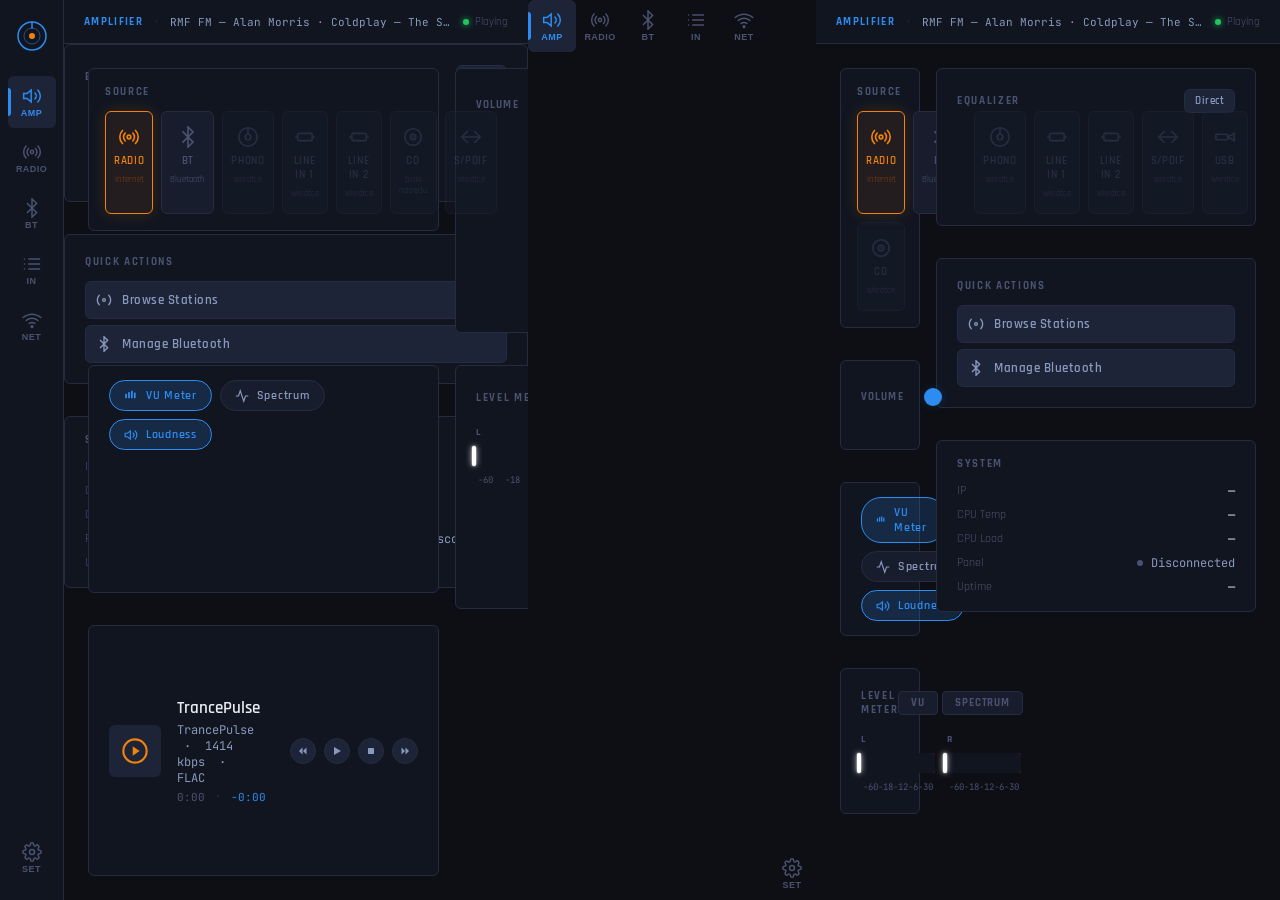
==== commit fd602a3c: "project update" ====
--- a/home/streamer/web/templates/index.html
+++ b/home/streamer/web/templates/index.html
@@ -2,7 +2,7 @@
 <html lang="pl">
 <head>
 <meta charset="UTF-8">
-<meta name="version" content="v0.10.4.19">
+<meta name="version" content="v0.10.4.42">
 <meta name="viewport" content="width=device-width, initial-scale=1.0">
 <title>PylonisAmp</title>
 <link rel="preconnect" href="https://fonts.googleapis.com">
@@ -53,7 +53,6 @@
   padding: 16px 0;
   gap: 4px;
   flex-shrink: 0;
-  z-index: 10;
 }
 
 .logo {
@@ -95,7 +94,7 @@
   background: var(--blue);
   border-radius: 0 3px 3px 0;
 }
-.nav-btn svg { width: 20px; height: 20px; }
+.nav-btn svg { width: 20px; height: 20px; pointer-events: none; }
 .nav-btn span {
   font-size: 9px;
   font-weight: 600;
@@ -170,6 +169,7 @@
   display: none;
 }
 .page.active { display: block !important; }
+#page-amplifier.active { display: grid !important; }
 
 /* scrollbar */
 ::-webkit-scrollbar { width: 6px; }
@@ -206,7 +206,7 @@
 /* source selector */
 .source-grid {
   display: grid;
-  grid-template-columns: repeat(5, 1fr);
+  grid-template-columns: repeat(7, 1fr);
   gap: 8px;
 }
 .source-btn {
@@ -1039,76 +1039,33 @@
           <div class="source-grid">
             <button class="source-btn active" onclick="setSource(this,'radio')">
               <svg viewBox="0 0 24 24" fill="none" stroke="currentColor" stroke-width="1.8" stroke-linecap="round"><path d="M4.9 19.1C1 15.2 1 8.8 4.9 4.9"/><path d="M7.8 16.2c-2.3-2.3-2.3-6.1 0-8.5"/><circle cx="12" cy="12" r="2"/><path d="M16.2 7.8c2.3 2.3 2.3 6.1 0 8.5"/><path d="M19.1 4.9C23 8.8 23 15.1 19.1 19"/></svg>
-              <span class="src-label">Radio</span>
-              <span class="src-sub">Internet</span>
+              <span class="src-label">Radio</span><span class="src-sub">Internet</span>
             </button>
             <button class="source-btn" onclick="setSource(this,'bluetooth')">
               <svg viewBox="0 0 24 24" fill="none" stroke="currentColor" stroke-width="1.8" stroke-linecap="round"><polyline points="6.5 6.5 17.5 17.5 12 23 12 1 17.5 6.5 6.5 17.5"/></svg>
-              <span class="src-label">BT</span>
-              <span class="src-sub">Sink</span>
-            </button>
-            <button class="source-btn disabled" onclick="return false;">
-              <svg viewBox="0 0 24 24" fill="none" stroke="currentColor" stroke-width="1.8" stroke-linecap="round"><circle cx="12" cy="12" r="10"/><circle cx="12" cy="12" r="3"/><line x1="12" y1="2" x2="12" y2="9"/></svg>
-              <span class="src-label">Phono</span>
-              <span class="src-sub">RIAA</span>
-            </button>
-            
-            <button class="source-btn disabled" onclick="setSource(this,'spdif')">
-              <svg viewBox="0 0 24 24" fill="none" stroke="currentColor" stroke-width="1.8" stroke-linecap="round"><path d="M2 12h20M8 6l-6 6 6 6M16 6l6 6-6 6"/></svg>
-              <span class="src-label">S/PDIF</span>
-              <span class="src-sub">Digital</span>
-            </button>
-            <button class="source-btn disabled" title="Niedostępne — brak PCM1808">
-              <svg viewBox="0 0 24 24" fill="none" stroke="currentColor" stroke-width="1.8" stroke-linecap="round"><rect x="4" y="8" width="16" height="8" rx="2"/><line x1="2" y1="12" x2="4" y2="12"/><line x1="20" y1="12" x2="22" y2="12"/></svg>
-              <span class="src-label">Line In 1</span>
-              <span class="src-sub">wkrótce</span>
-            </button>
-            <button class="source-btn disabled" title="Niedostępne — brak PCM1808">
-              <svg viewBox="0 0 24 24" fill="none" stroke="currentColor" stroke-width="1.8" stroke-linecap="round"><rect x="4" y="8" width="16" height="8" rx="2"/><line x1="2" y1="12" x2="4" y2="12"/><line x1="20" y1="12" x2="22" y2="12"/></svg>
-              <span class="src-label">Line In 2</span>
-              <span class="src-sub">wkrótce</span>
+              <span class="src-label">BT</span><span class="src-sub">Bluetooth</span>
             </button>
             <button class="source-btn disabled" title="Niedostępne">
-              <svg viewBox="0 0 24 24" fill="none" stroke="currentColor" stroke-width="1.8" stroke-linecap="round"><rect x="2" y="9" width="13" height="6" rx="1"/><polyline points="15 12 22 8 22 16 15 12"/></svg>
-              <span class="src-label">USB</span>
-              <span class="src-sub">wkrótce</span>
+              <svg viewBox="0 0 24 24" fill="none" stroke="currentColor" stroke-width="1.8" stroke-linecap="round"><circle cx="12" cy="12" r="10"/><circle cx="12" cy="12" r="3"/><line x1="12" y1="2" x2="12" y2="9"/></svg>
+              <span class="src-label">Phono</span><span class="src-sub">wkrótce</span>
             </button>
-          </div>
-        </div>
-
-        <!-- Now playing -->
-        <div class="now-playing">
-          <div class="np-icon">
-            <svg viewBox="0 0 24 24" fill="none" stroke="currentColor" stroke-width="1.8" stroke-linecap="round"><circle cx="12" cy="12" r="10"/><polygon points="10 8 16 12 10 16 10 8" fill="currentColor" stroke="none"/></svg>
-          </div>
-          <div class="np-info">
-            <div class="np-title" id="np-title">Coldplay — The Scientist</div>
-            <div class="np-sub" id="np-sub">RMF FM &nbsp;·&nbsp; 128 kbps &nbsp;·&nbsp; AAC</div>
-          </div>
-          <div class="np-transport">
-            <button class="np-btn" onclick="ampPrev()" title="Previous">
-              <svg width="12" height="12" viewBox="0 0 24 24" fill="currentColor">
-                <polygon points="11 5 4 12 11 19 11 5"/>
-                <polygon points="19 5 12 12 19 19 19 5"/>
-              </svg>
+            <button class="source-btn disabled" title="Niedostępne">
+              <svg viewBox="0 0 24 24" fill="none" stroke="currentColor" stroke-width="1.8" stroke-linecap="round"><rect x="4" y="8" width="16" height="8" rx="2"/><line x1="2" y1="12" x2="4" y2="12"/><line x1="20" y1="12" x2="22" y2="12"/></svg>
+              <span class="src-label">Line In 1</span><span class="src-sub">wkrótce</span>
             </button>
-            <button class="np-btn" onclick="ampPlay()" title="Play">
-              <svg width="12" height="12" viewBox="0 0 24 24" fill="currentColor">
-                <polygon points="6 4 20 12 6 20 6 4"/>
-              </svg>
+            <button class="source-btn disabled" title="Niedostępne">
+              <svg viewBox="0 0 24 24" fill="none" stroke="currentColor" stroke-width="1.8" stroke-linecap="round"><rect x="4" y="8" width="16" height="8" rx="2"/><line x1="2" y1="12" x2="4" y2="12"/><line x1="20" y1="12" x2="22" y2="12"/></svg>
+              <span class="src-label">Line In 2</span><span class="src-sub">wkrótce</span>
             </button>
-            <button class="np-btn" onclick="ampStop()" title="Stop">
-              <svg width="12" height="12" viewBox="0 0 24 24" fill="currentColor">
-                <rect x="6" y="6" width="12" height="12" rx="1"/>
-              </svg>
+            <button class="source-btn disabled" id="btn-src-cd" title="Brak napędu">
+              <svg viewBox="0 0 24 24" fill="none" stroke="currentColor" stroke-width="1.8" stroke-linecap="round"><circle cx="12" cy="12" r="9"/><circle cx="12" cy="12" r="3"/><circle cx="12" cy="12" r="1" fill="currentColor" stroke="none"/></svg>
+              <span class="src-label">CD</span><span class="src-sub" id="cd-sub">brak napędu</span>
             </button>
-            <button class="np-btn" onclick="ampNext()" title="Next">
-              <svg width="12" height="12" viewBox="0 0 24 24" fill="currentColor">
-                <polygon points="13 5 20 12 13 19 13 5"/>
-                <polygon points="5 5 12 12 5 19 5 5"/>
-              </svg>
+            <button class="source-btn disabled" onclick="setSource(this,'spdif')" title="Niedostępne">
+              <svg viewBox="0 0 24 24" fill="none" stroke="currentColor" stroke-width="1.8" stroke-linecap="round"><path d="M2 12h20M8 6l-6 6 6 6M16 6l6 6-6 6"/></svg>
+              <span class="src-label">S/PDIF</span><span class="src-sub">wkrótce</span>
             </button>
-          </div>
+          </div></div>
         </div>
 
         <!-- Volume -->
@@ -1122,9 +1079,18 @@
             <span class="vol-value" id="vol-value">72</span>
           </div>
 
+        </div>
         <!-- Toggles -->
         <div class="card" style="padding:14px 20px;">
           <div class="toggles-row">
+            <div class="toggle-chip on" onclick="toggleChip(this,'vu')" id="chip-vu">
+              <svg viewBox="0 0 24 24" fill="none" stroke="currentColor" stroke-width="2" stroke-linecap="round"><rect x="2" y="8" width="3" height="8" rx="1" fill="currentColor" stroke="none"/><rect x="7" y="5" width="3" height="11" rx="1" fill="currentColor" stroke="none"/><rect x="12" y="3" width="3" height="13" rx="1" fill="currentColor" stroke="none"/><rect x="17" y="6" width="3" height="10" rx="1" fill="currentColor" stroke="none"/></svg>
+              VU Meter
+            </div>
+            <div class="toggle-chip" onclick="toggleChip(this,'spectrum')" id="chip-spectrum">
+              <svg viewBox="0 0 24 24" fill="none" stroke="currentColor" stroke-width="2" stroke-linecap="round"><polyline points="22 12 18 12 15 21 9 3 6 12 2 12"/></svg>
+              Spectrum
+            </div>
             <div class="toggle-chip on" onclick="toggleChip(this,'loudness')" id="chip-loudness">
               <svg viewBox="0 0 24 24" fill="none" stroke="currentColor" stroke-width="2" stroke-linecap="round"><polygon points="11 5 6 9 2 9 2 15 6 15 11 19 11 5"/><path d="M19.07 4.93a10 10 0 0 1 0 14.14M15.54 8.46a5 5 0 0 1 0 7.07"/></svg>
               Loudness
@@ -1170,6 +1136,37 @@
           </div>
         </div>
 
+      
+
+        <!-- Now playing -->
+        <div class="now-playing">
+          <div class="np-icon" id="np-cover">
+            <svg viewBox="0 0 24 24" fill="none" stroke="currentColor" stroke-width="1.8" stroke-linecap="round"><circle cx="12" cy="12" r="10"/><polygon points="10 8 16 12 10 16 10 8" fill="currentColor" stroke="none"/></svg>
+          </div>
+          <div class="np-info">
+            <div class="np-title" id="np-title">TrancePulse</div>
+            <div class="np-sub" id="np-sub">TrancePulse &nbsp;·&nbsp; 1414 kbps &nbsp;·&nbsp; FLAC</div>
+          <div style="display:flex;gap:12px;margin-top:4px;">
+            <span id="np-time-elapsed" style="font-family:var(--font-mono);font-size:11px;color:var(--text3);">0:00</span>
+            <span style="color:var(--text3);font-size:11px;">·</span>
+            <span id="np-time-remain" style="font-family:var(--font-mono);font-size:11px;color:var(--blue);">−0:00</span>
+          </div>
+          </div>
+          <div class="np-transport">
+            <button class="np-btn" onclick="ampPrev()" title="Previous">
+              <svg width="12" height="12" viewBox="0 0 24 24" fill="currentColor"><polygon points="11 5 4 12 11 19 11 5"/><polygon points="19 5 12 12 19 19 19 5"/></svg>
+            </button>
+            <button class="np-btn" onclick="ampPlay()" title="Play">
+              <svg width="12" height="12" viewBox="0 0 24 24" fill="currentColor"><polygon points="6 4 20 12 6 20 6 4"/></svg>
+            </button>
+            <button class="np-btn" onclick="ampStop()" title="Stop">
+              <svg width="12" height="12" viewBox="0 0 24 24" fill="currentColor"><rect x="6" y="6" width="12" height="12" rx="1"/></svg>
+            </button>
+            <button class="np-btn" onclick="ampNext()" title="Next">
+              <svg width="12" height="12" viewBox="0 0 24 24" fill="currentColor"><polygon points="13 5 20 12 13 19 13 5"/><polygon points="5 5 12 12 5 19 5 5"/></svg>
+            </button>
+          </div>
+        </div>
       </div><!-- /left col -->
 
       <!-- RIGHT COLUMN -->
@@ -1285,7 +1282,23 @@
 
     <!-- ══════════════ INPUTS PAGE ══════════════ -->
     <div class="page" id="page-inputs">
-      <div class="section-title">Analog Inputs</div>
+      <div class="section-title" style="margin-bottom:8px;">Streaming</div>
+      <div style="display:grid;grid-template-columns:1fr 1fr;gap:8px;margin-bottom:24px;">
+        <div class="card" style="cursor:pointer;display:flex;align-items:center;gap:12px;padding:14px 16px;" onclick="setSourceFromInput('radio')">
+          <div style="width:36px;height:36px;background:var(--bg4);border-radius:50%;display:flex;align-items:center;justify-content:center;color:var(--blue);flex-shrink:0;">
+            <svg width="18" height="18" viewBox="0 0 24 24" fill="none" stroke="currentColor" stroke-width="2" stroke-linecap="round"><path d="M4.9 19.1C1 15.2 1 8.8 4.9 4.9"/><circle cx="12" cy="12" r="2"/><path d="M19.1 4.9C23 8.8 23 15.1 19.1 19"/></svg>
+          </div>
+          <div><div style="font-weight:600;font-size:14px;">Radio</div><div style="font-size:11px;color:var(--text3);">Internet</div></div>
+        </div>
+        <div class="card" style="cursor:pointer;display:flex;align-items:center;gap:12px;padding:14px 16px;" onclick="setSourceFromInput('bluetooth')">
+          <div style="width:36px;height:36px;background:var(--bg4);border-radius:50%;display:flex;align-items:center;justify-content:center;color:var(--blue);flex-shrink:0;">
+            <svg width="18" height="18" viewBox="0 0 24 24" fill="none" stroke="currentColor" stroke-width="2" stroke-linecap="round"><polyline points="6.5 6.5 17.5 17.5 12 23 12 1 17.5 6.5 6.5 17.5"/></svg>
+          </div>
+          <div><div style="font-weight:600;font-size:14px;">Bluetooth</div><div style="font-size:11px;color:var(--text3);">A2DP Sink</div></div>
+        </div>
+      </div>
+
+      <div class="section-title" style="margin-bottom:8px;">Analog Inputs</div>
       <div style="display:flex;flex-direction:column;gap:8px;margin-bottom:24px;">
         <div class="card" style="cursor:not-allowed;opacity:0.4;pointer-events:none;display:flex;align-items:center;gap:16px;padding:16px 20px;">
           <div style="width:40px;height:40px;background:var(--bg4);border-radius:50%;display:flex;align-items:center;justify-content:center;color:var(--orange);">
@@ -1308,11 +1321,19 @@
         </div>
       </div>
       <div class="section-title">Digital Input</div>
-      <div class="card" style="display:flex;align-items:center;gap:16px;padding:16px 20px;opacity:0.4;">
-        <div style="width:40px;height:40px;background:var(--bg4);border-radius:50%;display:flex;align-items:center;justify-content:center;color:var(--text3);">
-          <svg width="20" height="20" viewBox="0 0 24 24" fill="none" stroke="currentColor" stroke-width="2" stroke-linecap="round"><path d="M2 12h20M8 6l-6 6 6 6M16 6l6 6-6 6"/></svg>
-        </div>
-        <div><div style="font-weight:600;font-size:15px;">S/PDIF</div><div style="font-size:12px;color:var(--text3);">Not implemented</div></div>
+      <div style="display:grid;grid-template-columns:1fr 1fr;gap:8px;">
+        <div class="card" style="display:flex;align-items:center;gap:12px;padding:14px 16px;opacity:0.4;">
+          <div style="width:36px;height:36px;background:var(--bg4);border-radius:50%;display:flex;align-items:center;justify-content:center;color:var(--text3);flex-shrink:0;">
+            <svg width="18" height="18" viewBox="0 0 24 24" fill="none" stroke="currentColor" stroke-width="2" stroke-linecap="round"><path d="M2 12h20M8 6l-6 6 6 6M16 6l6 6-6 6"/></svg>
+          </div>
+          <div><div style="font-weight:600;font-size:14px;">S/PDIF</div><div style="font-size:11px;color:var(--text3);">Wkrótce</div></div>
+        </div>
+        <div class="card" style="display:flex;align-items:center;gap:12px;padding:14px 16px;opacity:0.4;" id="cd-in-card">
+          <div style="width:36px;height:36px;background:var(--bg4);border-radius:50%;display:flex;align-items:center;justify-content:center;color:var(--text3);flex-shrink:0;">
+            <svg width="18" height="18" viewBox="0 0 24 24" fill="none" stroke="currentColor" stroke-width="2" stroke-linecap="round"><circle cx="12" cy="12" r="9"/><circle cx="12" cy="12" r="3"/><circle cx="12" cy="12" r="1" fill="currentColor" stroke="none"/></svg>
+          </div>
+          <div><div style="font-weight:600;font-size:14px;">CD</div><div style="font-size:11px;color:var(--text3);" id="cd-in-sub">Brak napędu</div></div>
+        </div>
       </div>
     </div>
 
@@ -1326,7 +1347,7 @@
         <div class="net-status-item"><span class="net-status-label">Signal</span><span class="net-status-value" id="net-signal-val">—</span></div>
       </div>
       <div style="display:flex;gap:10px;margin-bottom:12px;">
-        <button class="btn" id="btn-wifi-toggle" style="flex:1;padding:10px;" onclick="toggleWifi()">WiFi OFF</button>
+        <button class="btn" id="btn-wifi-toggle" style="flex:1;padding:10px;" onclick="toggleWifi()" data-enabled="true">Wyłącz WiFi</button>
         <button class="btn" style="flex:1;padding:10px;" onclick="disconnectNetwork()">Rozłącz</button>
       </div>
       <div style="display:flex;align-items:center;justify-content:space-between;margin-bottom:12px;">
@@ -1395,8 +1416,8 @@
           <div class="card">
             <div class="section-title">System</div>
             <div class="settings-row">
-              <div><div class="settings-label">Panel (RP2040)</div><div class="settings-sub">UART /dev/ttyAMA0 · 115200</div></div>
-              <div class="uart-indicator"><div class="status-dot playing"></div><span style="font-size:12px;font-family:var(--font-mono);">OK</span></div>
+              <div><div class="settings-label">Panel (RP2040)</div></div>
+              <div class="uart-indicator" id="uart-status"><div class="status-dot"></div><span>Disconnected</span></div>
             </div>
             <div class="settings-row">
               <div><div class="settings-label">ALSA Device</div><div class="settings-sub">hw:sndrpihifiberry,0</div></div>
@@ -1446,9 +1467,15 @@
 
 /* ── Navigation ──────────────────────────────────── */
 function showPage(id, btn) {
-  document.querySelectorAll('.page').forEach(p => p.classList.remove('active'));
+  document.querySelectorAll('.page').forEach(p => {
+    p.classList.remove('active');
+    p.style.display = 'none';
+  });
   document.querySelectorAll('.nav-btn').forEach(b => b.classList.remove('active'));
-  document.getElementById('page-' + id).classList.add('active');
+  const pageEl = document.getElementById('page-' + id);
+  pageEl.classList.add('active');
+  pageEl.style.display = (id === 'amplifier') ? 'grid' : 'block';
+  pageEl.scrollTop = 0;
   if (btn) btn.classList.add('active');
   const titles = { amplifier:'Amplifier', radio:'Radio', bluetooth:'Bluetooth',
                    inputs:'Inputs', network:'Network', settings:'Settings' };
@@ -1669,7 +1696,9 @@
   const W = canvas.offsetWidth || 300, H = 120;
   if (canvas.width !== W || canvas.height !== H) { canvas.width=W; canvas.height=H; }
   const ctx = canvas.getContext('2d');
-  const n = 32;  // 32 pasma logarytmiczne 20–20000 Hz (po mapowaniu w backend)
+  const n = 32;  // 32 pasma: 4 ręczne niskie + 28 logarytmicznych
+  // Pasma ręczne: 0-80, 80-160, 160-320, 320-640 Hz → indeksy 0-3
+  // Reszta logarytmicznie
   const gap = 2, bw = (W - gap*(n-1)) / n;
 
   // Użyj prawdziwych danych FFT z GPylonisAmp spectrum lub fallback RMS
@@ -1702,21 +1731,25 @@
     const pct = Math.max(0, (_specBands[i] + 60) / 60);
     const h = pct * H;
     const y = H - h;
-    // Kolor gradientu jak VU
-    const grad = ctx.createLinearGradient(0, H, 0, 0);
-    grad.addColorStop(0,    '#1565c0');
-    grad.addColorStop(0.5,  '#1e88e5');
-    grad.addColorStop(0.70, '#e6c300');
-    grad.addColorStop(0.85, '#ff6600');
-    grad.addColorStop(1.0,  '#e53935');
-    ctx.fillStyle = grad;
-    ctx.fillRect(x, y, bw, h);
-    // Peak tick — biały
+      // Segmented bars — Winamp style, niebieski gradient
+  const segH = 3, segGap = 1;
+  const numSegs = Math.floor(H / (segH + segGap));
+  for (let i = 0; i < n; i++) {
+    const x = i * (bw + gap);
+    const pct = Math.max(0, (_specBands[i] + 60) / 60);
+    const activeSegs = Math.floor(pct * numSegs);
+    for (let s = 0; s < activeSegs; s++) {
+      const posY = H - (s * (segH + segGap)) - segH;
+      const bright = 40 + (s / numSegs) * 60;
+      ctx.fillStyle = `hsl(210, 100%, ${bright}%)`;
+      ctx.fillRect(x, posY, bw, segH);
+    }
+    // Peak tick
     const pp = Math.max(0, (_specPeaks[i] + 60) / 60);
-    const py = H - pp * H;
+    const py = H - Math.floor(pp * numSegs) * (segH + segGap) - segH;
     if (pp > 0.01) {
       ctx.fillStyle = 'rgba(255,255,255,0.85)';
-      ctx.fillRect(x, py - 2, bw, 2);
+      ctx.fillRect(x, py, bw, segH);
     }
   }
   _specRaf = requestAnimationFrame(_specDraw);
@@ -1929,6 +1962,7 @@
   if (npSub) npSub.textContent='Stopped';
   isPlaying=false;
   resetMeters();
+  stopPlayTimer();
 }
 
 /* ── Bluetooth ───────────────────────────────────── */
@@ -1976,8 +2010,6 @@
 
 /* ── Network ─────────────────────────────────────── */
 async function scanWifi() {
-  const toggleBtn = document.getElementById('btn-wifi-toggle');
-  if (toggleBtn && toggleBtn.textContent.trim() === 'WiFi ON') return;  // wifi wyłączone
   const data=await api('/network/scan');
   const list=document.getElementById('wifi-list');
   if (!list||!data.networks) return;
@@ -2039,7 +2071,12 @@
   if (title) {
     const npTitle=document.getElementById('np-title');
     const npSub=document.getElementById('np-sub');
-    if (npTitle) npTitle.textContent=title;
+    if (npTitle) {
+    if (npTitle.textContent !== title) {
+      npTitle.textContent = title;
+      startPlayTimer(st.duration || 0);
+    }
+  }
 
     let subParts=[];
     if (st.station) subParts.push(st.station);
@@ -2082,6 +2119,23 @@
   const uartTxt=document.querySelector('#uart-status span');
   if(uartDot) uartDot.className='status-dot'+(data.uart?' playing':'');
   if(uartTxt) uartTxt.textContent=data.uart?'Connected':'Disconnected';
+  // CD detekcja
+  const cdBtn=document.getElementById('btn-src-cd');
+  const cdSub=document.getElementById('cd-sub');
+  if(cdBtn){
+    if(data.cd_ready){
+      cdBtn.classList.remove('disabled'); cdBtn.removeAttribute('title');
+      cdBtn.onclick=function(){setSource(this,'cd');};
+      if(cdSub) cdSub.textContent='gotowy';
+    } else {
+      cdBtn.classList.add('disabled');
+      cdBtn.title=data.cd_disc===false?'Brak płyty':'Brak napędu';
+      cdBtn.onclick=null;
+      if(cdSub) cdSub.textContent=data.cd_disc===false?'brak płyty':'brak napędu';
+    }
+  }
+  const cdInSub=document.getElementById('cd-in-sub');
+  if(cdInSub) cdInSub.textContent=data.cd_ready?'Gotowy':data.cd_disc===false?'Brak płyty':'Brak napędu';
   // Network page live update
   const nStatus=document.getElementById('net-status-val');
   const nSsid=document.getElementById('net-ssid-val');
@@ -2094,6 +2148,37 @@
 }
 
 /* ── Init ────────────────────────────────────────── */
+
+// ── Playback Timer ──────────────────────────────────────────────────
+let _playStartTs = 0, _playDuration = 0, _playTimer = null;
+
+function _fmtTime(sec) {
+  if (sec < 0) sec = 0;
+  const m = Math.floor(sec / 60), s = Math.floor(sec % 60);
+  return m + ':' + String(s).padStart(2, '0');
+}
+
+function startPlayTimer(durationSec) {
+  stopPlayTimer();
+  _playStartTs = Date.now();
+  _playDuration = durationSec || 0;
+  _playTimer = setInterval(() => {
+    const elapsed = Math.floor((Date.now() - _playStartTs) / 1000);
+    const remain = _playDuration > 0 ? _playDuration - elapsed : 0;
+    const el = document.getElementById('np-time-elapsed');
+    const rl = document.getElementById('np-time-remain');
+    if (el) el.textContent = _fmtTime(elapsed);
+    if (rl) rl.textContent = _playDuration > 0 ? '−' + _fmtTime(remain) : '';
+  }, 1000);
+}
+
+function stopPlayTimer() {
+  if (_playTimer) { clearInterval(_playTimer); _playTimer = null; }
+  const el = document.getElementById('np-time-elapsed');
+  const rl = document.getElementById('np-time-remain');
+  if (el) el.textContent = '0:00';
+  if (rl) rl.textContent = '';
+}
 (async () => {
   // 1. Stacje
   const sd=await api('/radio/stations');
@@ -2183,10 +2268,13 @@
 
 function toggleWifi() {
   const btn = document.getElementById('btn-wifi-toggle');
-  const currentlyOff = btn.textContent.trim() === 'WiFi ON';
-  const enable = currentlyOff;
-  api('/network/wifi', 'POST', {enabled: enable}).then(d => {
-    btn.textContent = d.wifi ? 'WiFi OFF' : 'WiFi ON';
+  const enabled = btn.getAttribute('data-enabled') === 'true';
+  api('/network/wifi', 'POST', {enabled: !enabled}).then(d => {
+    btn.setAttribute('data-enabled', d.wifi ? 'true' : 'false');
+    btn.textContent = d.wifi ? 'Wyłącz WiFi' : 'Włącz WiFi';
+    btn.classList.toggle('wifi-off', !d.wifi);
+    btn.style.borderColor = d.wifi ? '' : 'var(--orange)';
+    btn.style.color = d.wifi ? '' : 'var(--orange)';
   });
 }
 function disconnectNetwork() {
@@ -2196,7 +2284,13 @@
 function updateWifiBtn() {
   api('/network/wifi').then(d => {
     const btn = document.getElementById('btn-wifi-toggle');
-    if (btn) btn.textContent = d.wifi ? 'WiFi OFF' : 'WiFi ON';
+    if (btn) {
+      btn.setAttribute('data-enabled', d.wifi ? 'true' : 'false');
+      btn.textContent = d.wifi ? 'Wyłącz WiFi' : 'Włącz WiFi';
+      btn.classList.toggle('wifi-off', !d.wifi);
+      btn.style.borderColor = d.wifi ? '' : 'var(--orange)';
+      btn.style.color = d.wifi ? '' : 'var(--orange)';
+    }
   }).catch(()=>{});
 }
 
@@ -2235,4 +2329,1278 @@
 }
 </script>
 </body>
+  <button class="nav-btn active" onclick="showPage('amplifier',this)" title="Amplifier">
+    <svg viewBox="0 0 24 24" fill="none" stroke="currentColor" stroke-width="1.8" stroke-linecap="round">
+      <polygon points="11 5 6 9 2 9 2 15 6 15 11 19 11 5"/>
+      <path d="M15.54 8.46a5 5 0 0 1 0 7.07"/>
+      <path d="M19.07 4.93a10 10 0 0 1 0 14.14"/>
+    </svg>
+    <span>AMP</span>
+  </button>
+
+  <button class="nav-btn" onclick="showPage('radio',this)" title="Radio">
+    <svg viewBox="0 0 24 24" fill="none" stroke="currentColor" stroke-width="1.8" stroke-linecap="round">
+      <path d="M4.9 19.1C1 15.2 1 8.8 4.9 4.9"/>
+      <path d="M7.8 16.2c-2.3-2.3-2.3-6.1 0-8.5"/>
+      <circle cx="12" cy="12" r="2"/>
+      <path d="M16.2 7.8c2.3 2.3 2.3 6.1 0 8.5"/>
+      <path d="M19.1 4.9C23 8.8 23 15.1 19.1 19"/>
+    </svg>
+    <span>RADIO</span>
+  </button>
+
+  <button class="nav-btn" onclick="showPage('bluetooth',this)" title="Bluetooth">
+    <svg viewBox="0 0 24 24" fill="none" stroke="currentColor" stroke-width="1.8" stroke-linecap="round">
+      <polyline points="6.5 6.5 17.5 17.5 12 23 12 1 17.5 6.5 6.5 17.5"/>
+    </svg>
+    <span>BT</span>
+  </button>
+
+  <button class="nav-btn" onclick="showPage('inputs',this)" title="Inputs">
+    <svg viewBox="0 0 24 24" fill="none" stroke="currentColor" stroke-width="1.8" stroke-linecap="round">
+      <line x1="8" y1="6" x2="21" y2="6"/>
+      <line x1="8" y1="12" x2="21" y2="12"/>
+      <line x1="8" y1="18" x2="21" y2="18"/>
+      <line x1="3" y1="6" x2="3.01" y2="6"/>
+      <line x1="3" y1="12" x2="3.01" y2="12"/>
+      <line x1="3" y1="18" x2="3.01" y2="18"/>
+    </svg>
+    <span>IN</span>
+  </button>
+
+  <button class="nav-btn" onclick="showPage('network',this)" title="Network">
+    <svg viewBox="0 0 24 24" fill="none" stroke="currentColor" stroke-width="1.8" stroke-linecap="round">
+      <path d="M5 12.55a11 11 0 0 1 14.08 0"/>
+      <path d="M1.42 9a16 16 0 0 1 21.16 0"/>
+      <path d="M8.53 16.11a6 6 0 0 1 6.95 0"/>
+      <circle cx="12" cy="20" r="1" fill="currentColor"/>
+    </svg>
+    <span>NET</span>
+  </button>
+
+  <button class="nav-btn" onclick="showPage('settings',this)" title="Settings" style="margin-top:auto">
+    <svg viewBox="0 0 24 24" fill="none" stroke="currentColor" stroke-width="1.8" stroke-linecap="round">
+      <circle cx="12" cy="12" r="3"/>
+      <path d="M19.4 15a1.65 1.65 0 0 0 .33 1.82l.06.06a2 2 0 0 1-2.83 2.83l-.06-.06a1.65 1.65 0 0 0-1.82-.33 1.65 1.65 0 0 0-1 1.51V21a2 2 0 0 1-4 0v-.09A1.65 1.65 0 0 0 9 19.4a1.65 1.65 0 0 0-1.82.33l-.06.06a2 2 0 0 1-2.83-2.83l.06-.06A1.65 1.65 0 0 0 4.68 15a1.65 1.65 0 0 0-1.51-1H3a2 2 0 0 1 0-4h.09A1.65 1.65 0 0 0 4.6 9a1.65 1.65 0 0 0-.33-1.82l-.06-.06a2 2 0 0 1 2.83-2.83l.06.06A1.65 1.65 0 0 0 9 4.68a1.65 1.65 0 0 0 1-1.51V3a2 2 0 0 1 4 0v.09a1.65 1.65 0 0 0 1 1.51 1.65 1.65 0 0 0 1.82-.33l.06-.06a2 2 0 0 1 2.83 2.83l-.06.06A1.65 1.65 0 0 0 19.4 9a1.65 1.65 0 0 0 1.51 1H21a2 2 0 0 1 0 4h-.09a1.65 1.65 0 0 0-1.51 1z"/>
+    </svg>
+    <span>SET</span>
+  </button>
+</nav>
+
+<!-- MAIN -->
+<div id="main">
+
+  <!-- TOP BAR -->
+  <div id="topbar">
+    <span class="tb-section" id="tb-section">Amplifier</span>
+    <span class="tb-sep">·</span>
+    <span class="tb-meta" id="tb-meta">RMF FM — Alan Morris · Coldplay — The Scientist</span>
+    <div class="tb-status">
+      <div class="status-dot playing" id="status-dot"></div>
+      <span id="status-text">Playing</span>
+    </div>
+  </div>
+
+  <!-- CONTENT -->
+  <div id="content">
+
+    <!-- ══════════════ AMPLIFIER PAGE ══════════════ -->
+    <div class="page active" id="page-amplifier">
+
+      <!-- LEFT COLUMN -->
+      <div style="display:flex;flex-direction:column;gap:16px;min-width:0;">
+
+        <!-- Source selector -->
+        <div class="card" style="padding:16px;">
+          <div class="section-title">Source</div>
+          <div class="source-grid">
+            <button class="source-btn active" onclick="setSource(this,'radio')">
+              <svg viewBox="0 0 24 24" fill="none" stroke="currentColor" stroke-width="1.8" stroke-linecap="round"><path d="M4.9 19.1C1 15.2 1 8.8 4.9 4.9"/><path d="M7.8 16.2c-2.3-2.3-2.3-6.1 0-8.5"/><circle cx="12" cy="12" r="2"/><path d="M16.2 7.8c2.3 2.3 2.3 6.1 0 8.5"/><path d="M19.1 4.9C23 8.8 23 15.1 19.1 19"/></svg>
+              <span class="src-label">Radio</span><span class="src-sub">Internet</span>
+            </button>
+            <button class="source-btn" onclick="setSource(this,'bluetooth')">
+              <svg viewBox="0 0 24 24" fill="none" stroke="currentColor" stroke-width="1.8" stroke-linecap="round"><polyline points="6.5 6.5 17.5 17.5 12 23 12 1 17.5 6.5 6.5 17.5"/></svg>
+              <span class="src-label">BT</span><span class="src-sub">Bluetooth</span>
+            </button>
+            <button class="source-btn disabled" title="Niedostępne">
+              <svg viewBox="0 0 24 24" fill="none" stroke="currentColor" stroke-width="1.8" stroke-linecap="round"><circle cx="12" cy="12" r="10"/><circle cx="12" cy="12" r="3"/><line x1="12" y1="2" x2="12" y2="9"/></svg>
+              <span class="src-label">Phono</span><span class="src-sub">wkrótce</span>
+            </button>
+            <button class="source-btn disabled" title="Niedostępne">
+              <svg viewBox="0 0 24 24" fill="none" stroke="currentColor" stroke-width="1.8" stroke-linecap="round"><rect x="4" y="8" width="16" height="8" rx="2"/><line x1="2" y1="12" x2="4" y2="12"/><line x1="20" y1="12" x2="22" y2="12"/></svg>
+              <span class="src-label">Line In 1</span><span class="src-sub">wkrótce</span>
+            </button>
+            <button class="source-btn disabled" title="Niedostępne">
+              <svg viewBox="0 0 24 24" fill="none" stroke="currentColor" stroke-width="1.8" stroke-linecap="round"><rect x="4" y="8" width="16" height="8" rx="2"/><line x1="2" y1="12" x2="4" y2="12"/><line x1="20" y1="12" x2="22" y2="12"/></svg>
+              <span class="src-label">Line In 2</span><span class="src-sub">wkrótce</span>
+            </button>
+            <button class="source-btn disabled" onclick="setSource(this,'spdif')" title="Niedostępne">
+              <svg viewBox="0 0 24 24" fill="none" stroke="currentColor" stroke-width="1.8" stroke-linecap="round"><path d="M2 12h20M8 6l-6 6 6 6M16 6l6 6-6 6"/></svg>
+              <span class="src-label">S/PDIF</span><span class="src-sub">wkrótce</span>
+            </button>
+            <button class="source-btn disabled" title="Niedostępne">
+              <svg viewBox="0 0 24 24" fill="none" stroke="currentColor" stroke-width="1.8" stroke-linecap="round"><rect x="2" y="9" width="13" height="6" rx="1"/><polyline points="15 12 22 8 22 16 15 12"/></svg>
+              <span class="src-label">USB</span><span class="src-sub">wkrótce</span>
+            </button>
+            <button class="source-btn disabled" title="Niedostępne">
+              <svg viewBox="0 0 24 24" fill="none" stroke="currentColor" stroke-width="1.8" stroke-linecap="round"><circle cx="12" cy="12" r="9"/><circle cx="12" cy="12" r="3"/><circle cx="12" cy="12" r="1" fill="currentColor" stroke="none"/></svg>
+              <span class="src-label">CD</span><span class="src-sub">wkrótce</span>
+            </button>
+          </div>
+        </div>
+
+        <!-- Volume -->
+        <div class="card">
+          <div class="vol-row" style="margin-bottom:16px;">
+            <span class="vol-label">Volume</span>
+            <div class="slider-wrap">
+              <div class="vol-fill" id="vol-fill" style="width:72%"></div>
+              <input type="range" min="0" max="100" value="72" id="vol-slider" oninput="updateVolume(this.value)">
+            </div>
+            <span class="vol-value" id="vol-value">72</span>
+          </div>
+
+        </div>
+        <!-- Toggles -->
+        <div class="card" style="padding:14px 20px;">
+          <div class="toggles-row">
+            <div class="toggle-chip on" onclick="toggleChip(this,'vu')" id="chip-vu">
+              <svg viewBox="0 0 24 24" fill="none" stroke="currentColor" stroke-width="2" stroke-linecap="round"><rect x="2" y="8" width="3" height="8" rx="1" fill="currentColor" stroke="none"/><rect x="7" y="5" width="3" height="11" rx="1" fill="currentColor" stroke="none"/><rect x="12" y="3" width="3" height="13" rx="1" fill="currentColor" stroke="none"/><rect x="17" y="6" width="3" height="10" rx="1" fill="currentColor" stroke="none"/></svg>
+              VU Meter
+            </div>
+            <div class="toggle-chip" onclick="toggleChip(this,'spectrum')" id="chip-spectrum">
+              <svg viewBox="0 0 24 24" fill="none" stroke="currentColor" stroke-width="2" stroke-linecap="round"><polyline points="22 12 18 12 15 21 9 3 6 12 2 12"/></svg>
+              Spectrum
+            </div>
+            <div class="toggle-chip on" onclick="toggleChip(this,'loudness')" id="chip-loudness">
+              <svg viewBox="0 0 24 24" fill="none" stroke="currentColor" stroke-width="2" stroke-linecap="round"><polygon points="11 5 6 9 2 9 2 15 6 15 11 19 11 5"/><path d="M19.07 4.93a10 10 0 0 1 0 14.14M15.54 8.46a5 5 0 0 1 0 7.07"/></svg>
+              Loudness
+            </div>
+          </div>
+        </div>
+
+        <!-- Meter (VU / Spectrum) -->
+        <div class="meter-container" id="meter-container">
+          <div class="meter-header">
+            <div class="section-title" style="margin:0">Level Meter</div>
+            <div class="meter-mode-tabs">
+              <div class="meter-tab active" onclick="setMeterMode('vu',this)">VU</div>
+              <div class="meter-tab" onclick="setMeterMode('spectrum',this)">Spectrum</div>
+            </div>
+          </div>
+
+          <div id="vu-display">
+            <div class="vu-channel">
+              <div class="vu-label">L</div>
+              <div class="vu-bar-wrap">
+                <div class="vu-bar-track" id="vu-tl">
+                  <div class="vu-bar-fill" id="vu-l"></div>
+                </div>
+                <div class="vu-peak" id="vu-lp" style="right:100%"></div>
+              </div>
+              <div class="vu-scale"><span>-60</span><span>-18</span><span>-12</span><span>-6</span><span>-3</span><span>0</span></div>
+            </div>
+            <div class="vu-channel">
+              <div class="vu-label">R</div>
+              <div class="vu-bar-wrap">
+                <div class="vu-bar-track" id="vu-tr">
+                  <div class="vu-bar-fill" id="vu-r"></div>
+                </div>
+                <div class="vu-peak" id="vu-rp" style="right:100%"></div>
+              </div>
+              <div class="vu-scale"><span>-60</span><span>-18</span><span>-12</span><span>-6</span><span>-3</span><span>0</span></div>
+            </div>
+          </div>
+
+          <div id="spectrum-display">
+            <canvas id="spectrum-canvas" style="width:100%;height:120px;display:block;"></canvas>
+          </div>
+        </div>
+
+      </div><!-- /left col -->
+
+      <!-- RIGHT COLUMN -->
+      <div class="amp-right">
+
+        <!-- EQ mini preview -->
+        <div class="card">
+          <div style="display:flex;align-items:center;justify-content:space-between;margin-bottom:12px;">
+            <div class="section-title" style="margin:0">Equalizer</div>
+            <button class="btn" id="btn-direct" style="padding:4px 10px;font-size:11px;" onclick="toggleDirect(this)">Direct</button>
+          </div>
+          <div class="eq-mini" id="eq-mini-display"></div>
+        </div>
+
+        <!-- Quick actions -->
+        <div class="card">
+          <div class="section-title">Quick Actions</div>
+          <div style="display:flex;flex-direction:column;gap:6px;">
+            <button class="btn" style="width:100%;padding:10px;text-align:left;display:flex;align-items:center;gap:10px;" onclick="showPage('radio', document.querySelectorAll('.nav-btn')[1])">
+              <svg width="16" height="16" viewBox="0 0 24 24" fill="none" stroke="currentColor" stroke-width="2" stroke-linecap="round"><path d="M4.9 19.1C1 15.2 1 8.8 4.9 4.9"/><circle cx="12" cy="12" r="2"/><path d="M19.1 4.9C23 8.8 23 15.1 19.1 19"/></svg>
+              Browse Stations
+            </button>
+            <button class="btn" style="width:100%;padding:10px;text-align:left;display:flex;align-items:center;gap:10px;" onclick="showPage('bluetooth', document.querySelectorAll('.nav-btn')[2])">
+              <svg width="16" height="16" viewBox="0 0 24 24" fill="none" stroke="currentColor" stroke-width="2" stroke-linecap="round"><polyline points="6.5 6.5 17.5 17.5 12 23 12 1 17.5 6.5 6.5 17.5"/></svg>
+              Manage Bluetooth
+            </button>
+          </div>
+        </div>
+
+        <!-- System info -->
+        <div class="card" style="padding:16px 20px;">
+          <div class="section-title">System</div>
+          <div style="display:flex;flex-direction:column;gap:8px;">
+            <div style="display:flex;justify-content:space-between;font-size:12px;">
+              <span style="color:var(--text3)">IP</span>
+              <span id="sys-ip" style="font-family:var(--font-mono);font-size:12px;">—</span>
+            </div>
+            <div style="display:flex;justify-content:space-between;font-size:12px;">
+              <span style="color:var(--text3)">CPU Temp</span>
+              <span id="sys-temp" style="font-family:var(--font-mono);font-size:12px;">—</span>
+            </div>
+            <div style="display:flex;justify-content:space-between;font-size:12px;">
+              <span style="color:var(--text3)">CPU Load</span>
+              <span id="sys-load" style="font-family:var(--font-mono);font-size:12px;">—</span>
+            </div>
+            <div style="display:flex;justify-content:space-between;font-size:12px;">
+              <span style="color:var(--text3)">Panel</span>
+              <div class="uart-indicator" id="uart-status">
+                <div class="status-dot"></div>
+                <span>Disconnected</span>
+              </div>
+            </div>
+            <div style="display:flex;justify-content:space-between;font-size:12px;">
+              <span style="color:var(--text3)">Uptime</span>
+              <span id="sys-uptime" style="font-family:var(--font-mono);font-size:12px;">—</span>
+            </div>
+          </div>
+        </div>
+
+      </div><!-- /right -->
+    </div><!-- /amp-inner -->
+    </div><!-- /amplifier -->
+
+
+    <!-- ══════════════ RADIO PAGE ══════════════ -->
+    <div class="page" id="page-radio">
+      <div class="two-col">
+        <div>
+          <div class="section-title">Stations</div>
+          <div class="station-list" id="station-list"></div>
+          <div class="card" style="margin-top:16px;">
+            <div class="section-title">Add Station</div>
+            <div class="add-station">
+              <input type="text" class="input-field" id="new-station-name" placeholder="Name">
+              <input type="text" class="input-field" id="new-station-url" placeholder="Stream URL" style="flex:2">
+              <button class="btn primary" onclick="addStation()">Add</button>
+            </div>
+          </div>
+        </div>
+        <div>
+          <div class="section-title">Favourites</div>
+          <div class="station-list" id="fav-list"></div>
+        </div>
+      </div>
+    </div>
+
+
+    <!-- ══════════════ BLUETOOTH PAGE ══════════════ -->
+    <div class="page" id="page-bluetooth">
+      <div class="bt-mode-row">
+        <button class="bt-mode-btn active" onclick="setBtMode('sink',this)">📱 → 🔊 Sink (receive audio)</button>
+        <button class="bt-mode-btn" onclick="setBtMode('source',this)">🔊 → 📢 Source (send audio)</button>
+      </div>
+      <div class="two-col">
+        <div>
+          <div class="section-title">Paired Devices</div>
+          <div id="paired-devices">
+            <div style="font-size:12px;color:var(--text3);padding:8px 0;">Loading...</div>
+          </div>
+        </div>
+        <div>
+          <div style="display:flex;align-items:center;justify-content:space-between;margin-bottom:12px;">
+            <div class="section-title" style="margin:0">Nearby Devices</div>
+            <button class="btn" onclick="scanBt()" id="bt-scan-btn">Scan</button>
+          </div>
+          <div id="bt-scan-results">
+            <div style="font-size:12px;color:var(--text3);padding:8px 0;">Press Scan to discover devices</div>
+          </div>
+        </div>
+      </div>
+    </div>
+
+
+    <!-- ══════════════ INPUTS PAGE ══════════════ -->
+    <div class="page" id="page-inputs">
+      <div class="section-title">Analog Inputs</div>
+      <div style="display:flex;flex-direction:column;gap:8px;margin-bottom:24px;">
+        <div class="card" style="cursor:not-allowed;opacity:0.4;pointer-events:none;display:flex;align-items:center;gap:16px;padding:16px 20px;">
+          <div style="width:40px;height:40px;background:var(--bg4);border-radius:50%;display:flex;align-items:center;justify-content:center;color:var(--orange);">
+            <svg width="20" height="20" viewBox="0 0 24 24" fill="none" stroke="currentColor" stroke-width="2" stroke-linecap="round"><circle cx="12" cy="12" r="10"/><circle cx="12" cy="12" r="3"/><line x1="12" y1="2" x2="12" y2="9"/></svg>
+          </div>
+          <div style="flex:1"><div style="font-weight:600;font-size:15px;">Phono</div><div style="font-size:12px;color:var(--text3);">RIAA EQ · PCM1808</div></div>
+          <span style="font-size:11px;font-weight:700;color:var(--orange);letter-spacing:.06em;">ACTIVE</span>
+        </div>
+        <div class="card" style="cursor:not-allowed;opacity:0.4;pointer-events:none;display:flex;align-items:center;gap:16px;padding:16px 20px;">
+          <div style="width:40px;height:40px;background:var(--bg4);border-radius:50%;display:flex;align-items:center;justify-content:center;color:var(--text2);">
+            <svg width="20" height="20" viewBox="0 0 24 24" fill="none" stroke="currentColor" stroke-width="2" stroke-linecap="round"><rect x="4" y="8" width="16" height="8" rx="2"/><line x1="2" y1="12" x2="4" y2="12"/><line x1="20" y1="12" x2="22" y2="12"/></svg>
+          </div>
+          <div style="flex:1"><div style="font-weight:600;font-size:15px;">Line In 1</div><div style="font-size:12px;color:var(--text3);">PCM1808</div></div>
+        </div>
+        <div class="card" style="cursor:not-allowed;opacity:0.4;pointer-events:none;display:flex;align-items:center;gap:16px;padding:16px 20px;">
+          <div style="width:40px;height:40px;background:var(--bg4);border-radius:50%;display:flex;align-items:center;justify-content:center;color:var(--text2);">
+            <svg width="20" height="20" viewBox="0 0 24 24" fill="none" stroke="currentColor" stroke-width="2" stroke-linecap="round"><rect x="4" y="8" width="16" height="8" rx="2"/><line x1="2" y1="12" x2="4" y2="12"/><line x1="20" y1="12" x2="22" y2="12"/></svg>
+          </div>
+          <div style="flex:1"><div style="font-weight:600;font-size:15px;">Line In 2</div><div style="font-size:12px;color:var(--text3);">PCM1808</div></div>
+        </div>
+      </div>
+      <div class="section-title">Digital Input</div>
+      <div class="card" style="display:flex;align-items:center;gap:16px;padding:16px 20px;opacity:0.4;">
+        <div style="width:40px;height:40px;background:var(--bg4);border-radius:50%;display:flex;align-items:center;justify-content:center;color:var(--text3);">
+          <svg width="20" height="20" viewBox="0 0 24 24" fill="none" stroke="currentColor" stroke-width="2" stroke-linecap="round"><path d="M2 12h20M8 6l-6 6 6 6M16 6l6 6-6 6"/></svg>
+        </div>
+        <div><div style="font-weight:600;font-size:15px;">S/PDIF</div><div style="font-size:12px;color:var(--text3);">Not implemented</div></div>
+      </div>
+    </div>
+
+
+    <!-- ══════════════ NETWORK PAGE ══════════════ -->
+    <div class="page" id="page-network">
+      <div class="net-status-bar">
+        <div class="net-status-item"><span class="net-status-label">Status</span><span class="net-status-value" id="net-status-val">—</span></div>
+        <div class="net-status-item"><span class="net-status-label">SSID</span><span class="net-status-value" id="net-ssid-val">—</span></div>
+        <div class="net-status-item"><span class="net-status-label">IP Address</span><span class="net-status-value" id="net-ip-val" style="font-family:var(--font-mono)">—</span></div>
+        <div class="net-status-item"><span class="net-status-label">Signal</span><span class="net-status-value" id="net-signal-val">—</span></div>
+      </div>
+      <div style="display:flex;gap:10px;margin-bottom:12px;">
+        <button class="btn" id="btn-wifi-toggle" style="flex:1;padding:10px;" onclick="toggleWifi()" data-enabled="true">Wyłącz WiFi</button>
+        <button class="btn" style="flex:1;padding:10px;" onclick="disconnectNetwork()">Rozłącz</button>
+      </div>
+      <div style="display:flex;align-items:center;justify-content:space-between;margin-bottom:12px;">
+        <div class="section-title" style="margin:0">Available Networks</div>
+        <button class="btn" onclick="scanWifi()">Scan</button>
+      </div>
+      <div id="wifi-list"><span style="font-size:12px;color:var(--text3)">Press Scan to search for networks</span></div>
+    </div>
+
+
+    <!-- ══════════════ SETTINGS PAGE ══════════════ -->
+    <div class="page" id="page-settings">
+      <div class="two-col">
+        <div>
+          <div class="card" style="margin-bottom:16px;">
+            <div class="section-title">Equalizer</div>
+            <div class="source-tabs">
+              <div class="source-tab active" onclick="selectEqSource('radio',this)">Radio</div>
+              <div class="source-tab" onclick="selectEqSource('bt',this)">BT</div>
+              <div class="source-tab" onclick="selectEqSource('phono',this)">Phono</div>
+              <div class="source-tab" onclick="selectEqSource('line',this)">Line</div>
+            </div>
+            <div class="eq-full" id="eq-full"></div>
+            <div style="display:flex;gap:8px;margin-top:12px;">
+              <button class="btn" onclick="resetEq()">Reset</button>
+              <button class="btn" onclick="setEqPreset('flat')">Flat</button>
+              <button class="btn" onclick="setEqPreset('bass')">Bass+</button>
+              <button class="btn" onclick="setEqPreset('vocal')">Vocal</button>
+              <button class="btn" onclick="setEqPreset('treble')">Treble+</button>
+              <button class="btn" id="preset-user1-btn" onclick="setEqPreset('user1')" style="position:relative">
+                <span id="preset-user1-label">User 1</span>
+              </button>
+              <button class="btn" id="preset-user2-btn" onclick="setEqPreset('user2')" style="position:relative">
+                <span id="preset-user2-label">User 2</span>
+              </button>
+            </div>
+            <div style="display:flex;gap:8px;margin-top:8px;flex-wrap:wrap;">
+              <button class="btn" style="font-size:11px;" onclick="saveUserPreset('user1')">Save → <span id="save-user1-label">User 1</span></button>
+              <button class="btn" style="font-size:11px;" onclick="saveUserPreset('user2')">Save → <span id="save-user2-label">User 2</span></button>
+              <button class="btn" style="font-size:11px;" onclick="renameUserPreset('user1')">Rename User 1</button>
+              <button class="btn" style="font-size:11px;" onclick="renameUserPreset('user2')">Rename User 2</button>
+            </div>
+          </div>
+        </div>
+        <div>
+          <div class="card" style="margin-bottom:16px;">
+            <div class="section-title">Audio</div>
+            <div class="settings-row">
+              <div><div class="settings-label">Loudness</div><div class="settings-sub">Bass/treble boost at low volumes</div></div>
+              <div class="toggle-sw on" id="sw-loudness" onclick="toggleSw(this,'loudness')"></div>
+            </div>
+            <div class="settings-row">
+              <div><div class="settings-label">Auto Gain</div><div class="settings-sub">Automatyczne obniżanie gainu przy CLIP</div></div>
+              <div class="toggle-sw" id="sw-autogain" onclick="toggleSw(this,'autogain')"></div>
+            </div>
+
+          </div>
+
+          <div class="card">
+            <div class="section-title">Gain wejść</div>
+            <div id="source-gains-list">
+              <!-- wypełniane przez JS -->
+            </div>
+          </div>
+
+          <div class="card">
+            <div class="section-title">System</div>
+            <div class="settings-row">
+              <div><div class="settings-label">Panel (RP2040)</div></div>
+              <div class="uart-indicator" id="uart-status"><div class="status-dot"></div><span>Disconnected</span></div>
+            </div>
+            <div class="settings-row">
+              <div><div class="settings-label">ALSA Device</div><div class="settings-sub">hw:sndrpihifiberry,0</div></div>
+              <span style="font-size:11px;font-family:var(--font-mono);color:var(--green);">PCM5102</span>
+            </div>
+            <div class="settings-row" style="border-bottom:none;">
+              <div class="settings-label">System</div>
+              <div style="display:flex;gap:8px;">
+                <button class="btn" style="color:var(--red);border-color:var(--red);" onclick="if(confirm('Reboot?')) fetch('/api/system/reboot',{method:'POST'})">Reboot</button>
+                <button class="btn" style="color:var(--orange);border-color:var(--orange);" onclick="if(confirm('Shutdown?')) fetch('/api/system/shutdown',{method:'POST'}).then(()=>{document.body.innerHTML='<div style=\'display:flex;align-items:center;justify-content:center;height:100vh;background:#0d1117;color:#fff;font-size:18px;\'>Wyłączanie PylonisAmp…</div>';})">Shutdown</button>
+              </div>
+            </div>
+          </div>
+        </div>
+      </div>
+
+  </div><!-- /content -->
+</div><!-- /main -->
+
+<script>
+/* ── State ─────────────────────────────────────── */
+const state = {
+  source: 'radio',
+  volume: 75,
+  eqSource: 'radio',
+  eqValues: {
+    radio:      [0, 2, 3, 2, 0,-1, 0, 1, 2, 1],
+    bluetooth:  [0, 0, 0, 0, 0, 0, 0, 0, 0, 0],
+    phono:      [3, 2, 1, 0, 0, 0,-1,-1, 0, 1],
+    line1:      [0, 0, 0, 0, 0, 0, 0, 0, 0, 0],
+    line2:      [0, 0, 0, 0, 0, 0, 0, 0, 0, 0],
+  },
+  stations: [],
+  currentStation: null,
+};
+const EQ_FREQS = ['31','63','125','250','500','1k','2k','4k','8k','16k'];
+
+/* ── API ─────────────────────────────────────────── */
+async function api(path, method='GET', body=null) {
+  const opts = { method, headers: {'Content-Type':'application/json'} };
+  if (body) opts.body = JSON.stringify(body);
+  try {
+    const r = await fetch('/api' + path, opts);
+    return r.json();
+  } catch(e) { console.error('API error', path, e); return {}; }
+}
+
+/* ── Navigation ──────────────────────────────────── */
+function showPage(id, btn) {
+  document.querySelectorAll('.page').forEach(p => {
+    p.classList.remove('active');
+    p.style.display = 'none';
+  });
+  document.querySelectorAll('.nav-btn').forEach(b => b.classList.remove('active'));
+  const pageEl = document.getElementById('page-' + id);
+  pageEl.classList.add('active');
+  pageEl.style.display = (id === 'amplifier') ? 'grid' : 'block';
+  pageEl.scrollTop = 0;
+  if (btn) btn.classList.add('active');
+  const titles = { amplifier:'Amplifier', radio:'Radio', bluetooth:'Bluetooth',
+                   inputs:'Inputs', network:'Network', settings:'Settings' };
+  document.getElementById('tb-section').textContent = titles[id] || id;
+  if (id === 'bluetooth') loadPairedDevices();
+  // Meters: stop timer gdy wychodzimy, restart gdy wracamy na amplifier
+  if (id === 'amplifier') {
+    // Wymuś restart — kasuj timer żeby startSpectrum() mógł uruchomić nowy
+    if (_vuTimer) { clearInterval(_vuTimer); _vuTimer = null; }
+    if (_specRaf) { cancelAnimationFrame(_specRaf); _specRaf = null; }
+    initMeterMode();   // przywróć aktywny tryb (VU lub Spectrum)
+    startSpectrum();   // uruchom timer danych
+  } else {
+    stopSpectrum();    // zwolnij zasoby gdy nie na amplifier
+  }
+}
+async function loadPairedDevices() {
+  const data = await api('/bluetooth/devices');
+  const el = document.getElementById('paired-devices');
+  if (!el) return;
+  const paired = (data.devices || data.paired || []).filter(d => d.paired);
+  if (!paired.length) {
+    el.innerHTML = '<div style="font-size:12px;color:var(--text3);padding:8px 0;">No paired devices</div>';
+    return;
+  }
+  el.innerHTML = paired.map(d => `
+    <div class="bt-device ${d.connected?'connected':''}" style="margin-bottom:6px;gap:8px;">
+      <div class="bt-icon"><svg width="18" height="18" viewBox="0 0 24 24" fill="none" stroke="currentColor" stroke-width="2"><rect x="5" y="2" width="14" height="20" rx="2"/><line x1="12" y1="18" x2="12.01" y2="18"/></svg></div>
+      <div class="bt-info" style="flex:1"><div class="bt-name">${d.name||d.mac}</div><div class="bt-mac">${d.mac}</div></div>
+      <div style="display:flex;gap:6px;align-items:center;">
+        ${d.connected
+          ? `<button class="btn" style="font-size:11px;padding:4px 10px;background:var(--green);color:#000;" onclick="btDisconnect('${d.mac}',this)">Disconnect</button>`
+          : `<button class="btn" style="font-size:11px;padding:4px 10px;" onclick="btConnectOrPair('${d.mac}','1',this)">Connect</button>`}
+        <button class="btn" style="font-size:11px;padding:4px 8px;background:transparent;border:1px solid var(--red);color:var(--red);" onclick="btUnpair('${d.mac}',this)" title="Unpair">✕</button>
+      </div>
+    </div>`).join('');
+}
+async function btDisconnect(mac, btn) {
+  btn.disabled = true; btn.textContent = '...';
+  await api('/bluetooth/disconnect','POST',{mac});
+  loadPairedDevices();
+}
+async function btUnpair(mac, btn) {
+  if (!confirm('Unpair ' + mac + '?')) return;
+  btn.disabled = true;
+  await api('/bluetooth/unpair','POST',{mac});
+  loadPairedDevices();
+}
+
+/* ── Source ──────────────────────────────────────── */
+async function setSource(btn, src) {
+  if (btn.classList.contains('disabled')) return;
+  document.querySelectorAll('.source-btn').forEach(b => b.classList.remove('active'));
+  btn.classList.add('active');
+  state.source = src;
+  await api('/source','POST',{source: src});
+}
+function setSourceFromInput(src) {
+  state.source = src;
+  document.querySelectorAll('.source-btn').forEach(b => {
+    b.classList.toggle('active', (b.getAttribute('onclick')||'').includes("'"+src+"'"));
+  });
+  showPage('amplifier', document.querySelector('.nav-btn'));
+}
+
+/* ── Volume ──────────────────────────────────────── */
+function updateVolume(v) {
+  state.volume = +v;
+  document.getElementById('vol-value').textContent = v;
+  document.getElementById('vol-fill').style.width = v + '%';
+  clearTimeout(updateVolume._t);
+  updateVolume._t = setTimeout(() => api('/volume','POST',{volume:+v}), 200);
+}
+
+/* ── Toggles ─────────────────────────────────────── */
+function toggleChip(el, key) {
+  if (key === 'vu' || key === 'spectrum') {
+    // Radio behaviour — tylko jeden aktywny
+    const chipVu = document.getElementById('chip-vu');
+    const chipSp = document.getElementById('chip-spectrum');
+    const wasOn = el.classList.contains('on');
+    // Wyłącz oba, potem włącz kliknięty (jeśli nie był aktywny)
+    chipVu.classList.remove('on');
+    chipSp.classList.remove('on');
+    if (!wasOn) el.classList.add('on');  // toggle off jeśli kliknięto aktywny
+    const spOn = chipSp.classList.contains('on');
+    const vuOn = chipVu.classList.contains('on');
+    const active = vuOn || spOn;
+    document.getElementById('meter-container').style.display = active ? '' : 'none';
+    if (active) {
+      setMeterMode(spOn ? 'spectrum' : 'vu', null);
+    } else {
+      stopSpectrum();
+    }
+  } else if (key === 'loudness') {
+    el.classList.toggle('on');
+    const on = el.classList.contains('on');
+    const sw = document.getElementById('sw-loudness');
+    if (sw) sw.classList.toggle('on', on);
+    api('/setting','POST',{key:'loudness', value: on});
+  } else {
+    el.classList.toggle('on');
+  }
+}
+function toggleSw(el, key) {
+  el.classList.toggle('on');
+  const on = el.classList.contains('on');
+  if (key === 'loudness') {
+    const chip = document.getElementById('chip-loudness');
+    if (chip) chip.classList.toggle('on', on);
+    api('/setting','POST',{key:'loudness', value: on});
+  } else if (key === 'mono' || key === 'autogain') {
+    api('/setting','POST',{key: key, value: on});
+  }
+}
+
+/* ── Meter ───────────────────────────────────────── */
+function initMeterMode() {
+  const activeTab = document.querySelector('.meter-tab.active');
+  if (activeTab) {
+    const mode = activeTab.getAttribute('onclick')?.match(/setMeterMode\('(\w+)/)?.[1]
+      || (activeTab.textContent.trim().toLowerCase().includes('spectrum') ? 'spectrum' : 'vu');
+    setMeterMode(mode, activeTab);
+  } else {
+    setMeterMode('vu', document.querySelector('.meter-tab'));
+  }
+}
+
+function setMeterMode(mode, btn) {
+  document.querySelectorAll('.meter-tab').forEach(t => t.classList.remove('active'));
+  if (btn) btn.classList.add('active');
+
+  const vuEl   = document.getElementById('vu-display');
+  const spEl   = document.getElementById('spectrum-display');
+  if (vuEl) vuEl.style.display   = (mode === 'vu')       ? 'flex' : 'none';
+  if (spEl) spEl.style.display   = (mode === 'spectrum') ? 'block' : 'none';
+
+  // Zatrzymaj RAF spectrum jeśli przełączamy na VU
+  if (mode !== 'spectrum' && _specRaf) {
+    cancelAnimationFrame(_specRaf);
+    _specRaf = null;
+  }
+  // Uruchom RAF spectrum gdy mode=spectrum (zawsze od nowa po powrocie)
+  if (mode === 'spectrum') {
+    if (_specRaf) cancelAnimationFrame(_specRaf);
+    _specRaf = requestAnimationFrame(_specDraw);
+  }
+
+  startSpectrum();  // zawsze uruchom timer danych (VU + spectrum)
+}
+
+/* VU meter — dane z GPylonisAmp /api/level */
+let _vuTimer = null;
+
+function resetMeters() {
+  _setVU(-60, -60, -60, -60);
+}
+
+// VU peak hold — śledzi max RMS z ostatnich 2s
+const VU_PEAK_HOLD = 800;    // ms trzymania
+const VU_PEAK_FALL = 2.0;    // dB per tick (33ms) ≈ 60 dB/s
+let _vuPeakL = -60, _vuPeakR = -60;
+let _vuPeakLt = 0,  _vuPeakRt = 0;
+let _vuLastRmsL = -60, _vuLastRmsR = -60;
+
+function _setVU(rmsL, rmsR, peakL, peakR) {
+  // VU metr: skala -60..0 dBFS, marker 0VU = -18 dBFS
+  const toP = db => Math.max(0, Math.min(100, (db + 60) / 60 * 100));
+  const tL = document.getElementById('vu-tl');
+  const tR = document.getElementById('vu-tr');
+  const lp = document.getElementById('vu-lp');
+  const rp = document.getElementById('vu-rp');
+  if (!tL) return;
+  const now = performance.now();
+
+  // RMS bar — bezpośrednio bez smoothing (dynamiczne)
+  _vuLastRmsL = rmsL;
+  _vuLastRmsR = rmsR;
+  tL.style.setProperty('--vu-mask', (100 - toP(rmsL)) + '%');
+  tR.style.setProperty('--vu-mask', (100 - toP(rmsR)) + '%');
+
+  // Peak = max RMS (nie peak z GPylonisAmp który jest zawsze blisko 0dB)
+  // Peak hold: trzymaj VU_PEAK_HOLD ms, potem opadaj VU_PEAK_FALL dB/ms
+  if (rmsL >= _vuPeakL) { _vuPeakL = rmsL; _vuPeakLt = now; }
+  else if (now - _vuPeakLt > VU_PEAK_HOLD) { _vuPeakL = Math.max(-60, _vuPeakL - VU_PEAK_FALL); }
+  if (rmsR >= _vuPeakR) { _vuPeakR = rmsR; _vuPeakRt = now; }
+  else if (now - _vuPeakRt > VU_PEAK_HOLD) { _vuPeakR = Math.max(-60, _vuPeakR - VU_PEAK_FALL); }
+  else if (now - _vuPeakRt > VU_PEAK_HOLD) _vuPeakR -= VU_PEAK_FALL;
+  _vuPeakL = Math.max(-61, Math.min(0, _vuPeakL));
+  _vuPeakR = Math.max(-61, Math.min(0, _vuPeakR));
+  if (lp) lp.style.right = (100 - toP(_vuPeakL)) + '%';
+  if (rp) rp.style.right = (100 - toP(_vuPeakR)) + '%';
+}
+
+async function _vuPoll() {
+  try {
+    const d = await api('/level');
+    if (d) _setVU(d.rms_l, d.rms_r, d.peak_l, d.peak_r);
+  } catch(e) {}
+}
+
+/* ── Spectrum analyser (pseudo-FFT z RMS) ── */
+let _specBands = new Float32Array(32).fill(-60);
+let _specPeaks = new Float32Array(32).fill(-60);
+let _specPeakTtl = new Uint8Array(32).fill(0);
+let _specRaf = null;
+let _meterBusy = false;  // guard — nie wysyłaj gdy poprzedni request w locie
+let _specTimer = null;
+let _specLastLevel = {rms_l:-60, rms_r:-60, peak_l:-60, peak_r:-60};
+let _specLastBands = new Array(32).fill(-60);
+
+function _specDraw() {
+  const canvas = document.getElementById('spectrum-canvas');
+  if (!canvas) { _specRaf = null; return; }
+  // Jeśli canvas ukryty — zatrzymaj RAF (setMeterMode go wznowi)
+  if (canvas.offsetParent === null) { _specRaf = null; return; }
+  // Dopasuj rozdzielczość do rozmiaru wyświetlanego
+  const W = canvas.offsetWidth || 300, H = 120;
+  if (canvas.width !== W || canvas.height !== H) { canvas.width=W; canvas.height=H; }
+  const ctx = canvas.getContext('2d');
+  const n = 32;  // 32 pasma: 4 ręczne niskie + 28 logarytmicznych
+  // Pasma ręczne: 0-80, 80-160, 160-320, 320-640 Hz → indeksy 0-3
+  // Reszta logarytmicznie
+  const gap = 2, bw = (W - gap*(n-1)) / n;
+
+  // Użyj prawdziwych danych FFT z GPylonisAmp spectrum lub fallback RMS
+  const hasFft = _specLastBands && _specLastBands.some(v => v > -58);
+  const avgRms = (_specLastLevel.rms_l + _specLastLevel.rms_r) / 2;
+  for (let i = 0; i < n; i++) {
+    let target;
+    if (hasFft) {
+      target = _specLastBands[i] || -60;
+    } else {
+      const pos = i / (n-1);
+      const shape = -8 * Math.pow(pos - 0.35, 2) + 2 + Math.sin(pos * Math.PI) * 4;
+      target = avgRms + shape + (Math.random() * 6 - 3);
+    }
+    // Szybkie wznoszenie, wolne opadanie
+    if (target > _specBands[i]) _specBands[i] += (target - _specBands[i]) * 0.6;
+    else                          _specBands[i] += (target - _specBands[i]) * 0.15;
+    _specBands[i] = Math.max(-60, Math.min(0, _specBands[i]));
+    // Peak hold
+    if (_specBands[i] >= _specPeaks[i]) { _specPeaks[i] = _specBands[i]; _specPeakTtl[i] = 18; }
+    else if (_specPeakTtl[i] > 0) _specPeakTtl[i]--;
+    else _specPeaks[i] -= 0.8;
+    _specPeaks[i] = Math.max(-62, _specPeaks[i]);
+  }
+
+  ctx.clearRect(0, 0, W, H);
+
+  for (let i = 0; i < n; i++) {
+    const x = i * (bw + gap);
+    const pct = Math.max(0, (_specBands[i] + 60) / 60);
+    const h = pct * H;
+    const y = H - h;
+    // Kolor gradientu jak VU
+    const grad = ctx.createLinearGradient(0, H, 0, 0);
+    grad.addColorStop(0,    '#1565c0');
+    grad.addColorStop(0.5,  '#1e88e5');
+    grad.addColorStop(0.70, '#e6c300');
+    grad.addColorStop(0.85, '#ff6600');
+    grad.addColorStop(1.0,  '#e53935');
+    ctx.fillStyle = grad;
+    ctx.fillRect(x, y, bw, h);
+    // Peak tick — biały
+    const pp = Math.max(0, (_specPeaks[i] + 60) / 60);
+    const py = H - pp * H;
+    if (pp > 0.01) {
+      ctx.fillStyle = 'rgba(255,255,255,0.85)';
+      ctx.fillRect(x, py - 2, bw, 2);
+    }
+  }
+  _specRaf = requestAnimationFrame(_specDraw);
+}
+
+function startSpectrum() {
+  if (_vuTimer) return;
+  // Jeden request co 100ms — level + spectrum razem
+  _vuTimer = setInterval(() => {  // 30fps = 33ms
+    if (_meterBusy) return;
+    _meterBusy = true;
+    const ctrl = new AbortController();
+    const tid = setTimeout(() => { ctrl.abort(); _meterBusy = false; }, 80);
+    fetch('/api/meters', {signal: ctrl.signal})
+      .then(r => r.json())
+      .then(d => {
+        clearTimeout(tid);
+        _meterBusy = false;
+        if (d) {
+          _setVU(d.rms_l, d.rms_r, d.peak_l, d.peak_r);
+          _specLastLevel = d;
+          if (d.bands) _specLastBands = d.bands;
+        }
+      })
+      .catch(() => { clearTimeout(tid); _meterBusy = false; });
+  }, 33);   // 30fps
+  if (!_specRaf) _specDraw();
+}
+function stopSpectrum() {
+  if (_vuTimer) { clearInterval(_vuTimer); _vuTimer = null; }
+  if (_specRaf) { cancelAnimationFrame(_specRaf); _specRaf = null; }
+  resetMeters();
+}
+
+/* ── EQ ──────────────────────────────────────────── */
+function buildEqMini() {
+  const vals = state.eqValues[state.source] || Array(10).fill(0);
+  const c = document.getElementById('eq-mini-display');
+  if (!c) return;
+  c.innerHTML = EQ_FREQS.map((f,i) => {
+    const v=vals[i]||0, pct=50-(v/12)*46;
+    return `<div class="eq-band"><div class="eq-track"><div class="eq-zero-line"></div><div class="eq-thumb" style="bottom:${100-pct}%"></div></div><div class="eq-freq">${f}</div></div>`;
+  }).join('');
+}
+function buildEqFull() {
+  const vals = state.eqValues[state.eqSource] || Array(10).fill(0);
+  const c = document.getElementById('eq-full');
+  if (!c) return;
+  c.innerHTML = EQ_FREQS.map((f,i) => {
+    const v=vals[i]||0;
+    const posH=v>0?(v/12)*45:0, negH=v<0?(Math.abs(v)/12)*45:0, thumbBot=50-(v/12)*45;
+    return `<div class="eq-full-band">
+      <div class="eq-full-val">${v>0?'+':''}${v}</div>
+      <div class="eq-full-track" onmousedown="eqDragStart(event,${i})">
+        <div class="eq-zero-line"></div>
+        <div class="eq-full-fill-pos" style="height:${posH}%"></div>
+        <div class="eq-full-fill-neg" style="height:${negH}%"></div>
+        <div class="eq-full-thumb" style="bottom:${thumbBot}%"></div>
+      </div>
+      <div class="eq-full-freq">${f}</div>
+    </div>`;
+  }).join('');
+}
+
+let eqDrag=null;
+function eqDragStart(e,band){
+  eqDrag={band,startY:e.clientY,startVal:state.eqValues[state.eqSource][band]};
+  document.addEventListener('mousemove',eqDragMove);
+  document.addEventListener('mouseup',eqDragEnd);
+}
+function eqDragMove(e){
+  if(!eqDrag) return;
+  const dv=Math.round((eqDrag.startY-e.clientY)/5);
+  state.eqValues[state.eqSource][eqDrag.band]=Math.max(-12,Math.min(12,eqDrag.startVal+dv));
+  buildEqFull(); buildEqMini();
+}
+function eqDragEnd(){
+  if(!eqDrag) return;
+  eqDrag=null;
+  document.removeEventListener('mousemove',eqDragMove);
+  document.removeEventListener('mouseup',eqDragEnd);
+  api('/eq/'+state.eqSource,'POST',{gains:state.eqValues[state.eqSource]});
+}
+function selectEqSource(src,btn){
+  state.eqSource=src;
+  document.querySelectorAll('.source-tab').forEach(t=>t.classList.remove('active'));
+  btn.classList.add('active');
+  buildEqFull();
+}
+function resetEq(){
+  state.eqValues[state.eqSource]=Array(10).fill(0);
+  buildEqFull(); buildEqMini();
+  api('/eq/'+state.eqSource,'POST',{gains:Array(10).fill(0)});
+}
+const PRESETS={
+  flat:[0,0,0,0,0,0,0,0,0,0], bass:[6,5,4,2,0,0,0,0,0,0],
+  vocal:[-1,-1,0,2,4,4,3,1,0,-1], treble:[0,0,0,0,0,1,2,4,5,6],
+  user1:[0,0,0,0,0,0,0,0,0,0], user2:[0,0,0,0,0,0,0,0,0,0]
+};
+function setEqPreset(p){
+  state.eqValues[state.eqSource]=[...PRESETS[p]];
+  buildEqFull(); buildEqMini();
+  api('/eq/'+state.eqSource,'POST',{gains:PRESETS[p]});
+}
+
+/* ── Stations ────────────────────────────────────── */
+function buildStations() {
+  const list=document.getElementById('station-list');
+  const favList=document.getElementById('fav-list');
+  if(list) list.innerHTML='';
+  if(favList) favList.innerHTML='';
+  if (state.stations.length) {
+    state.stations.forEach(s=>{
+      if(list) list.appendChild(stationEl(s));
+      if(s.fav && favList) favList.appendChild(stationEl(s));
+    });
+  } else {
+    if (list) list.innerHTML='<div style="font-size:12px;color:var(--text3);padding:8px 0;">No stations defined</div>';
+  }
+  if(favList && !favList.children.length)
+    favList.innerHTML='<div style="font-size:12px;color:var(--text3);padding:8px 0;">No favourites yet</div>';
+}
+function stationEl(s) {
+  const div=document.createElement('div');
+  div.className='station-item'+(s.id===state.currentStation?' playing':'');
+  div.innerHTML=`
+    <span class="station-freq">${String(s.id).padStart?String(s.id).substring(0,6):s.id}</span>
+    <span class="station-name">${s.name}</span>
+    <span class="station-genre">${s.genre||''}</span>
+    <div class="fav-star${s.fav?' active':''}" onclick="toggleFav('${s.id}',event)">
+      <svg width="14" height="14" viewBox="0 0 24 24" fill="${s.fav?'var(--orange)':'none'}" stroke="currentColor" stroke-width="2"><polygon points="12 2 15.09 8.26 22 9.27 17 14.14 18.18 21.02 12 17.77 5.82 21.02 7 14.14 2 9.27 8.91 8.26 12 2"/></svg>
+    </div>
+    <div class="station-play-btn" onclick="playStation('${s.id}',event)">
+      <svg width="12" height="12" viewBox="0 0 24 24" fill="currentColor"><polygon points="5 3 19 12 5 21 5 3"/></svg>
+    </div>`;
+  return div;
+}
+async function playStation(id, e) {
+  e && e.stopPropagation();
+  state.currentStation = id;
+  const s = state.stations.find(x => x.id === id);
+  if (!s) return;
+  document.getElementById('np-title').textContent = s.name;
+  document.getElementById('np-sub').textContent = s.name + '  ·  ' + (s.bitrate||128) + ' kbps  ·  ' + (s.codec||'MP3');
+  document.getElementById('tb-meta').textContent = s.name;
+  document.getElementById('status-dot').className = 'status-dot playing';
+  document.getElementById('status-text').textContent = 'Buffering...';
+  buildStations();
+  await api('/radio/play','POST',{id});
+}
+async function toggleFav(id, e) {
+  e && e.stopPropagation();
+  const s = state.stations.find(x => x.id === id);
+  if (!s) return;
+  s.fav = !s.fav;
+  buildStations();
+  await api('/radio/stations/'+id+'/favorite','POST',{add: s.fav});
+}
+async function addStation() {
+  const name=document.getElementById('new-station-name').value.trim();
+  const url=document.getElementById('new-station-url').value.trim();
+  if (!name || !url) return;
+  const res = await api('/radio/stations','POST',{name,url,genre:'Custom'});
+  if (res.station) {
+    state.stations.push({id:res.station.id,name:res.station.name,url:res.station.url,
+      genre:res.station.genre||'Custom',fav:false,bitrate:128,codec:'MP3'});
+    document.getElementById('new-station-name').value='';
+    document.getElementById('new-station-url').value='';
+    buildStations();
+  }
+}
+
+/* ── Transport z karty AMP ───────────────────────── */
+function _currentStationIndex() {
+  if (!state.stations.length) return -1;
+  if (!state.currentStation) return 0;
+  const idx = state.stations.findIndex(s => s.id === state.currentStation);
+  return idx >= 0 ? idx : 0;
+}
+async function ampPlay() {
+  if (!state.stations.length) return;
+  const idx = _currentStationIndex();
+  const s = state.stations[idx];
+  if (!s) return;
+  await playStation(s.id);
+}
+async function ampNext() {
+  if (!state.stations.length) return;
+  let idx = _currentStationIndex();
+  idx = (idx + 1) % state.stations.length;
+  const s = state.stations[idx];
+  if (!s) return;
+  await playStation(s.id);
+}
+async function ampPrev() {
+  if (!state.stations.length) return;
+  let idx = _currentStationIndex();
+  idx = (idx - 1 + state.stations.length) % state.stations.length;
+  const s = state.stations[idx];
+  if (!s) return;
+  await playStation(s.id);
+}
+async function ampStop() {
+  await api('/radio/stop','POST');
+  const dot=document.getElementById('status-dot');
+  const txt=document.getElementById('status-text');
+  if(dot) dot.className='status-dot';
+  if(txt) txt.textContent='stopped';
+  const npSub=document.getElementById('np-sub');
+  if (npSub) npSub.textContent='Stopped';
+  isPlaying=false;
+  resetMeters();
+  stopPlayTimer();
+}
+
+/* ── Bluetooth ───────────────────────────────────── */
+async function setBtMode(mode, btn) {
+  document.querySelectorAll('.bt-mode-btn').forEach(b=>b.classList.remove('active'));
+  btn.classList.add('active');
+  await api('/bluetooth/mode','POST',{mode});
+}
+async function scanBt() {
+  const btn=document.getElementById('bt-scan-btn');
+  btn.innerHTML='<span style="color:var(--blue)">Scanning…</span>';
+  await api('/bluetooth/scan','POST');
+  let tries=6;
+  const poll=setInterval(async()=>{
+    const data=await api('/bluetooth/devices');
+    renderBtScan(data);
+    if(--tries<=0){clearInterval(poll);btn.innerHTML='Scan';}
+  },2000);
+}
+function renderBtScan(data) {
+  const el=document.getElementById('bt-scan-results');
+  if (!el) return;
+  const all = data.paired || [];
+  const unconnected = all.filter(d=>!d.connected);
+  if (!unconnected.length){
+    el.innerHTML='<div style="font-size:12px;color:var(--text3)">No new devices found</div>';
+    return;
+  }
+  el.innerHTML=unconnected.map(d=>`
+    <div class="bt-device" style="margin-top:4px;">
+      <div class="bt-icon"><svg width="18" height="18" viewBox="0 0 24 24" fill="none" stroke="currentColor" stroke-width="2"><rect x="5" y="2" width="14" height="20" rx="2"/><line x1="12" y1="18" x2="12.01" y2="18"/></svg></div>
+      <div class="bt-info"><div class="bt-name">${d.name}</div><div class="bt-mac">${d.mac}</div></div>
+      <button class="btn" style="font-size:11px;padding:4px 10px;"
+        onclick="btConnectOrPair('${d.mac}','${d.paired?'1':'0'}',this)">
+        ${d.paired?'Connect':'Pair'}
+      </button>
+    </div>`).join('');
+}
+async function btConnectOrPair(mac, isPaired, btn) {
+  btn.textContent = isPaired==='1' ? 'Connecting…' : 'Pairing…';
+  const endpoint = isPaired==='1' ? '/bluetooth/connect' : '/bluetooth/pair';
+  const r = await api(endpoint,'POST',{mac});
+  btn.textContent = (r.status==='connected'||r.status==='paired') ? '✓ OK' : 'Error';
+}
+
+/* ── Network ─────────────────────────────────────── */
+async function scanWifi() {
+  const data=await api('/network/scan');
+  const list=document.getElementById('wifi-list');
+  if (!list||!data.networks) return;
+  list.innerHTML=data.networks.map(n=>{
+    const sig=n.signal>75?'sig4':n.signal>50?'sig3':n.signal>25?'sig2':'sig1';
+    return `<div class="wifi-item ${sig} ${n.in_use?'connected':''}" style="margin-top:4px;">
+      <span class="wifi-name" style="${n.in_use?'color:var(--blue)':''}">${n.ssid}</span>
+      <div class="wifi-signal"><div class="wifi-bar"></div><div class="wifi-bar"></div><div class="wifi-bar"></div><div class="wifi-bar"></div></div>
+      ${n.in_use?'<span style="font-size:11px;color:var(--blue);font-weight:700;">✓</span>'
+        :`<button class="btn" style="font-size:11px;padding:4px 10px;" onclick="connectWifi('${n.ssid}',this)">Connect</button>`}
+    </div>`;
+  }).join('');
+}
+async function connectWifi(ssid, btn) {
+  const pw=prompt('Password for "'+ssid+'" (empty = open network):');
+  if (pw===null) return;
+  btn.textContent='Connecting…';
+  const r=await api('/network/connect','POST',{ssid,password:pw});
+  btn.textContent=r.status==='connected'?'Connected ✓':'Error';
+}
+
+/* ── Apply status from API ───────────────────────── */
+function applyStatus(data) {
+  // Volume
+  if (data.volume!=null) {
+    const sl=document.getElementById('vol-slider');
+    if(sl) sl.value=data.volume;
+    document.getElementById('vol-value').textContent=data.volume;
+    document.getElementById('vol-fill').style.width=data.volume+'%';
+    state.volume=data.volume;
+  }
+  // Settings toggles
+  if (data.loudness != null) {
+    const chip=document.getElementById('chip-loudness');
+    const sw=document.getElementById('sw-loudness');
+    if(chip) chip.classList.toggle('on', data.loudness);
+    if(sw)   sw.classList.toggle('on', data.loudness);
+  }
+  if (data.direct   != null) applyDirectState(data.direct);
+  if (data.autogain != null) {
+    const sw = document.getElementById('sw-autogain');
+    if (sw) sw.classList.toggle('on', data.autogain);
+  }
+  // Active source buttons
+  if (data.active) {
+    state.source=data.active;
+    document.querySelectorAll('.source-btn').forEach(b=>{
+      b.classList.toggle('active',(b.getAttribute('onclick')||'').includes("'"+data.active+"'"));
+    });
+    // Tytuł zakładki: "PylonisAmp · NazwaŹródła"
+    const srcNames = {radio: (data.status&&data.status.station)||'Radio',
+                      bluetooth:'Bluetooth', phono:'Phono',
+                      line1:'Line 1', line2:'Line 2', spdif:'S/PDIF'};
+    document.title = 'PylonisAmp · ' + (srcNames[data.active] || data.active);
+  }
+  // Now playing / metadata
+  const st=data.status||{};
+  const title=st.title||st.station||'';
+  if (title) {
+    const npTitle=document.getElementById('np-title');
+    const npSub=document.getElementById('np-sub');
+    if (npTitle) {
+    if (npTitle.textContent !== title) {
+      npTitle.textContent = title;
+      startPlayTimer(st.duration || 0);
+    }
+  }
+
+    let subParts=[];
+    if (st.station) subParts.push(st.station);
+    const stream=st.stream||{};
+    if (stream.bitrate_kbps) subParts.push(stream.bitrate_kbps+' kbps');
+    if (stream.codec) subParts.push(stream.codec);
+    if (stream.sample_rate) {
+      let srStr = (stream.sample_rate/1000).toFixed(1)+' kHz';
+      if (stream.bit_depth) srStr += '/'+stream.bit_depth+'bit';
+      subParts.push(srStr);
+    }
+    if (stream.channels) subParts.push(stream.channels === 2 ? 'Stereo' : stream.channels+'ch');
+    if (!subParts.length) subParts.push((st.station||data.active||''),(st.state||''));
+    if (npSub) npSub.textContent=subParts.filter(Boolean).join('  ·  ');
+
+    document.getElementById('tb-meta').textContent=title;
+  }
+  // Playing dot / meter gating
+  const playing=st.state==='playing'||st.state==='buffering';
+  isPlaying = !!playing;
+  const dot=document.getElementById('status-dot');
+  const txt=document.getElementById('status-text');
+  if(dot) dot.className='status-dot'+(playing?' playing':'');
+  if(txt) txt.textContent=st.state||'Idle';
+  // System info
+  const net=data.network||{};
+  const sysIp=document.getElementById('sys-ip');
+  const sysTemp=document.getElementById('sys-temp');
+  const sysLoad=document.getElementById('sys-load');
+  const sysUp=document.getElementById('sys-uptime');
+  if(sysIp) sysIp.textContent=net.ip||'—';
+  if(sysTemp) {
+    sysTemp.textContent=data.cpu_temp!=null?data.cpu_temp+'°C':'—';
+    sysTemp.style.color = data.cpu_hot ? 'var(--red)' : 'var(--green)';
+  }
+  if(sysLoad) sysLoad.textContent=data.cpu_load!=null?data.cpu_load.toFixed(0)+'%':'—';
+  if(sysUp)  sysUp.textContent=data.uptime||'—';
+  // UART
+  const uartDot=document.querySelector('#uart-status .status-dot');
+  const uartTxt=document.querySelector('#uart-status span');
+  if(uartDot) uartDot.className='status-dot'+(data.uart?' playing':'');
+  if(uartTxt) uartTxt.textContent=data.uart?'Connected':'Disconnected';
+  // Network page live update
+  const nStatus=document.getElementById('net-status-val');
+  const nSsid=document.getElementById('net-ssid-val');
+  const nIp=document.getElementById('net-ip-val');
+  const nSig=document.getElementById('net-signal-val');
+  if(nStatus){ nStatus.textContent=net.connected?'Connected':'Disconnected'; nStatus.className='net-status-value'+(net.connected?' good':''); }
+  if(nSsid) nSsid.textContent=net.ssid||net.interface||'—';
+  if(nIp)   nIp.textContent=net.ip||'—';
+  if(nSig)  nSig.textContent=net.signal!=null?net.signal+' dBm':'—';
+}
+
+/* ── Init ────────────────────────────────────────── */
+(async () => {
+  // 1. Stacje
+  const sd=await api('/radio/stations');
+  state.stations=(sd.stations||[]).map(s=>({
+    id:s.id, name:s.name, url:s.url,
+    genre:s.genre||'', fav:s.favorite||false,
+    bitrate:s.bitrate||128, codec:s.codec||'MP3'
+  }));
+  buildStations();
+
+  // 2. Status systemu
+  const status=await api('/status');
+  applyStatus(status);
+
+  // 3. EQ aktywnego źródła
+  const src=status.active||'radio';
+  const eqData=await api('/eq/'+src);
+  if(eqData.gains) state.eqValues[src]=eqData.gains;
+  buildEqMini();
+  buildEqFull();
+
+  // 4. Odświeżaj status co 5s
+  setInterval(async()=>{
+    const s=await api('/status');
+    applyStatus(s);
+  }, 5000);
+})();
+setTimeout(() => {
+  initMeterMode();
+  loadUserPresetNames();
+  loadSourceGains();
+}, 500);
+
+// ── Direct mode ──────────────────────────────────────────
+function toggleDirect(btn) {
+  const active = btn.classList.toggle('active');
+  api('/setting/direct', 'POST', {enabled: active});
+}
+function applyDirectState(direct) {
+  const btn = document.getElementById('btn-direct');
+  if (btn) btn.classList.toggle('active', !!direct);
+}
+
+// ── User presets ──────────────────────────────────────────
+function saveUserPreset(presetId) {
+  const label = document.getElementById('preset-' + presetId + '-label')?.textContent || presetId;
+  if (!confirm('Zapisać bieżące nastawy EQ jako "' + label + '"?')) return;
+  api('/eq/user/' + presetId + '/save', 'POST', {source: state.eqSource || state.source}).then(d => {
+    if (!d || d.error) { alert(d ? d.error : 'Błąd serwera'); return; }
+    if (d.gains) PRESETS[presetId] = d.gains;
+    alert('Zapisano: ' + label);
+  });
+}
+
+function renameUserPreset(presetId) {
+  const current = document.getElementById('preset-' + presetId + '-label')?.textContent || presetId;
+  const newName = prompt('Nowa nazwa:', current);
+  if (!newName || !newName.trim()) return;
+  api('/eq/user/' + presetId + '/name', 'POST', {name: newName.trim()}).then(d => {
+    if (!d || d.error) { alert(d ? d.error : 'Błąd'); return; }
+    ['preset-' + presetId + '-label', 'save-' + presetId + '-label'].forEach(id => {
+      const el = document.getElementById(id);
+      if (el) el.textContent = d.name;
+    });
+  });
+}
+function loadUserPresetNames() {
+  api('/eq/presets').then(d => {
+    if (!d) return;
+    // Wczytaj gains user presetów do lokalnego PRESETS
+    if (d.presets) {
+      ['user1','user2'].forEach(id => {
+        if (d.presets[id]) PRESETS[id] = d.presets[id];
+      });
+    }
+    // Zaktualizuj etykiety
+    if (d.names) {
+      Object.entries(d.names).forEach(([id, name]) => {
+        ['preset-' + id + '-label', 'save-' + id + '-label'].forEach(eid => {
+          const el = document.getElementById(eid);
+          if (el) el.textContent = name;
+        });
+      });
+    }
+  });
+}
+
+function toggleWifi() {
+  const btn = document.getElementById('btn-wifi-toggle');
+  const enabled = btn.getAttribute('data-enabled') === 'true';
+  api('/network/wifi', 'POST', {enabled: !enabled}).then(d => {
+    btn.setAttribute('data-enabled', d.wifi ? 'true' : 'false');
+    btn.textContent = d.wifi ? 'Wyłącz WiFi' : 'Włącz WiFi';
+    btn.classList.toggle('wifi-off', !d.wifi);
+    btn.style.borderColor = d.wifi ? '' : 'var(--orange)';
+    btn.style.color = d.wifi ? '' : 'var(--orange)';
+  });
+}
+function disconnectNetwork() {
+  if (!confirm('Rozłączyć od sieci WiFi?')) return;
+  fetch('/api/network/disconnect', {method:'POST'}).catch(()=>{});
+}
+function updateWifiBtn() {
+  api('/network/wifi').then(d => {
+    const btn = document.getElementById('btn-wifi-toggle');
+    if (btn) {
+      btn.setAttribute('data-enabled', d.wifi ? 'true' : 'false');
+      btn.textContent = d.wifi ? 'Wyłącz WiFi' : 'Włącz WiFi';
+      btn.classList.toggle('wifi-off', !d.wifi);
+      btn.style.borderColor = d.wifi ? '' : 'var(--orange)';
+      btn.style.color = d.wifi ? '' : 'var(--orange)';
+    }
+  }).catch(()=>{});
+}
+
+// ── Source Gains ─────────────────────────────────────────
+const SOURCE_NAMES = {radio:'Radio',bluetooth:'Bluetooth',phono:'Phono',line1:'Line 1',line2:'Line 2',spdif:'S/PDIF'};
+
+function buildGainsList(gains) {
+  const list = document.getElementById('source-gains-list');
+  if (!list) return;
+  list.innerHTML = Object.entries(SOURCE_NAMES).map(([id, name]) => {
+    const val = (gains && gains[id] !== undefined) ? gains[id] : 0;
+    return `<div class="settings-row" style="flex-direction:column;align-items:stretch;gap:4px;">
+      <div style="display:flex;justify-content:space-between;">
+        <div class="settings-label">${name}</div>
+        <span id="gain-val-${id}" style="font-family:var(--font-mono);font-size:12px;">${val > 0 ? '+' : ''}${val.toFixed(1)} dB</span>
+      </div>
+      <input type="range" min="-10" max="6" step="0.5" value="${val}"
+        style="width:100%;accent-color:var(--blue);"
+        oninput="updateGainLabel('${id}',this.value)"
+        onchange="setSourceGain('${id}',this.value)">
+    </div>`;
+  }).join('');
+}
+
+function updateGainLabel(id, val) {
+  const el = document.getElementById('gain-val-' + id);
+  if (el) el.textContent = (val > 0 ? '+' : '') + parseFloat(val).toFixed(1) + ' dB';
+}
+
+function setSourceGain(id, val) {
+  api('/source/' + id + '/gain', 'POST', {gain: parseFloat(val)});
+}
+
+function loadSourceGains() {
+  api('/source/gains').then(d => { if (d) buildGainsList(d); });
+}
+</script>
+</body>
 </html>
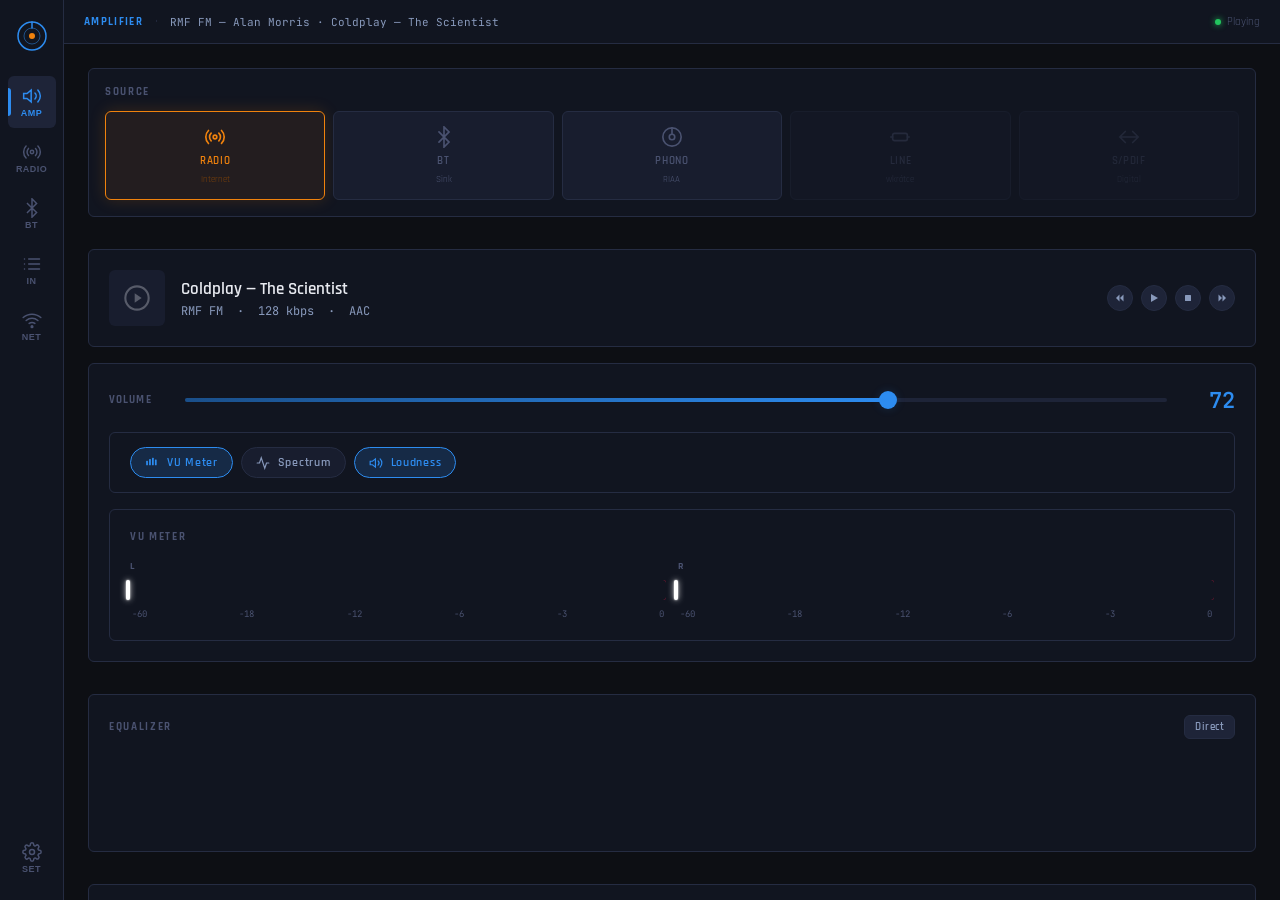
==== commit cb956167: "project update" ====
--- a/home/streamer/web/templates/index.html
+++ b/home/streamer/web/templates/index.html
@@ -2,7 +2,7 @@
 <html lang="pl">
 <head>
 <meta charset="UTF-8">
-<meta name="version" content="v0.10.4.42">
+<meta name="version" content="v0.10.4.43">
 <meta name="viewport" content="width=device-width, initial-scale=1.0">
 <title>PylonisAmp</title>
 <link rel="preconnect" href="https://fonts.googleapis.com">
@@ -53,6 +53,7 @@
   padding: 16px 0;
   gap: 4px;
   flex-shrink: 0;
+  z-index: 10;
 }
 
 .logo {
@@ -94,7 +95,7 @@
   background: var(--blue);
   border-radius: 0 3px 3px 0;
 }
-.nav-btn svg { width: 20px; height: 20px; pointer-events: none; }
+.nav-btn svg { width: 20px; height: 20px; }
 .nav-btn span {
   font-size: 9px;
   font-weight: 600;
@@ -169,7 +170,6 @@
   display: none;
 }
 .page.active { display: block !important; }
-#page-amplifier.active { display: grid !important; }
 
 /* scrollbar */
 ::-webkit-scrollbar { width: 6px; }
@@ -206,7 +206,7 @@
 /* source selector */
 .source-grid {
   display: grid;
-  grid-template-columns: repeat(7, 1fr);
+  grid-template-columns: repeat(5, 1fr);
   gap: 8px;
 }
 .source-btn {
@@ -234,7 +234,7 @@
   background: rgba(240,130,13,0.08);
   box-shadow: 0 0 16px var(--orange-glow);
 }
-.source-btn.disabled { opacity: 0.4; cursor: not-allowed; pointer-events: none; }
+.source-btn.disabled { opacity: 0.3; cursor: not-allowed; }
 .source-btn svg { width: 22px; height: 22px; }
 .source-btn .src-label {
   font-size: 11px;
@@ -309,6 +309,15 @@
   color:var(--blue);
   background:var(--blue-glow);
 }
+.np-btn.play-active { background: var(--accent); border-color:var(--accent); color: #000; }
+/* Cover art */
+.np-cover {
+  width: 56px; height: 56px; border-radius: 6px;
+  background: var(--bg3); overflow: hidden; flex-shrink: 0;
+  display: flex; align-items: center; justify-content: center;
+}
+.np-cover img { width: 100%; height: 100%; object-fit: cover; display: block; }
+.np-cover svg { opacity: 0.3; }
 
 /* volume */
 .vol-row {
@@ -938,7 +947,6 @@
   .source-grid { grid-template-columns: repeat(3,1fr); }
 }
 </style>
-</head>
 <body>
 
 <!-- SIDEBAR -->
@@ -1039,33 +1047,65 @@
           <div class="source-grid">
             <button class="source-btn active" onclick="setSource(this,'radio')">
               <svg viewBox="0 0 24 24" fill="none" stroke="currentColor" stroke-width="1.8" stroke-linecap="round"><path d="M4.9 19.1C1 15.2 1 8.8 4.9 4.9"/><path d="M7.8 16.2c-2.3-2.3-2.3-6.1 0-8.5"/><circle cx="12" cy="12" r="2"/><path d="M16.2 7.8c2.3 2.3 2.3 6.1 0 8.5"/><path d="M19.1 4.9C23 8.8 23 15.1 19.1 19"/></svg>
-              <span class="src-label">Radio</span><span class="src-sub">Internet</span>
+              <span class="src-label">Radio</span>
+              <span class="src-sub">Internet</span>
             </button>
             <button class="source-btn" onclick="setSource(this,'bluetooth')">
               <svg viewBox="0 0 24 24" fill="none" stroke="currentColor" stroke-width="1.8" stroke-linecap="round"><polyline points="6.5 6.5 17.5 17.5 12 23 12 1 17.5 6.5 6.5 17.5"/></svg>
-              <span class="src-label">BT</span><span class="src-sub">Bluetooth</span>
+              <span class="src-label">BT</span>
+              <span class="src-sub">Sink</span>
             </button>
-            <button class="source-btn disabled" title="Niedostępne">
+            <button class="source-btn" onclick="setSource(this,'phono')">
               <svg viewBox="0 0 24 24" fill="none" stroke="currentColor" stroke-width="1.8" stroke-linecap="round"><circle cx="12" cy="12" r="10"/><circle cx="12" cy="12" r="3"/><line x1="12" y1="2" x2="12" y2="9"/></svg>
-              <span class="src-label">Phono</span><span class="src-sub">wkrótce</span>
+              <span class="src-label">Phono</span>
+              <span class="src-sub">RIAA</span>
             </button>
-            <button class="source-btn disabled" title="Niedostępne">
+            <button class="source-btn" style="opacity:0.35;pointer-events:none;" title="Niedostępne — brak PCM1808">
               <svg viewBox="0 0 24 24" fill="none" stroke="currentColor" stroke-width="1.8" stroke-linecap="round"><rect x="4" y="8" width="16" height="8" rx="2"/><line x1="2" y1="12" x2="4" y2="12"/><line x1="20" y1="12" x2="22" y2="12"/></svg>
-              <span class="src-label">Line In 1</span><span class="src-sub">wkrótce</span>
+              <span class="src-label">Line</span>
+              <span class="src-sub">wkrótce</span>
             </button>
-            <button class="source-btn disabled" title="Niedostępne">
-              <svg viewBox="0 0 24 24" fill="none" stroke="currentColor" stroke-width="1.8" stroke-linecap="round"><rect x="4" y="8" width="16" height="8" rx="2"/><line x1="2" y1="12" x2="4" y2="12"/><line x1="20" y1="12" x2="22" y2="12"/></svg>
-              <span class="src-label">Line In 2</span><span class="src-sub">wkrótce</span>
+            <button class="source-btn disabled" onclick="setSource(this,'spdif')">
+              <svg viewBox="0 0 24 24" fill="none" stroke="currentColor" stroke-width="1.8" stroke-linecap="round"><path d="M2 12h20M8 6l-6 6 6 6M16 6l6 6-6 6"/></svg>
+              <span class="src-label">S/PDIF</span>
+              <span class="src-sub">Digital</span>
             </button>
-            <button class="source-btn disabled" id="btn-src-cd" title="Brak napędu">
-              <svg viewBox="0 0 24 24" fill="none" stroke="currentColor" stroke-width="1.8" stroke-linecap="round"><circle cx="12" cy="12" r="9"/><circle cx="12" cy="12" r="3"/><circle cx="12" cy="12" r="1" fill="currentColor" stroke="none"/></svg>
-              <span class="src-label">CD</span><span class="src-sub" id="cd-sub">brak napędu</span>
+          </div>
+        </div>
+
+        <!-- Now playing -->
+        <div class="now-playing">
+          <div class="np-cover" id="np-cover">
+            <svg viewBox="0 0 24 24" fill="none" stroke="currentColor" stroke-width="1.8" stroke-linecap="round" width="28" height="28"><circle cx="12" cy="12" r="10"/><polygon points="10 8 16 12 10 16 10 8" fill="currentColor" stroke="none"/></svg>
+          </div>
+          <div class="np-info">
+            <div class="np-title" id="np-title">Coldplay — The Scientist</div>
+            <div class="np-sub" id="np-sub">RMF FM &nbsp;·&nbsp; 128 kbps &nbsp;·&nbsp; AAC</div>
+          </div>
+          <div class="np-transport">
+            <button class="np-btn" onclick="ampPrev()" title="Previous">
+              <svg width="12" height="12" viewBox="0 0 24 24" fill="currentColor">
+                <polygon points="11 5 4 12 11 19 11 5"/>
+                <polygon points="19 5 12 12 19 19 19 5"/>
+              </svg>
             </button>
-            <button class="source-btn disabled" onclick="setSource(this,'spdif')" title="Niedostępne">
-              <svg viewBox="0 0 24 24" fill="none" stroke="currentColor" stroke-width="1.8" stroke-linecap="round"><path d="M2 12h20M8 6l-6 6 6 6M16 6l6 6-6 6"/></svg>
-              <span class="src-label">S/PDIF</span><span class="src-sub">wkrótce</span>
+            <button class="np-btn" onclick="ampPlay()" title="Play">
+              <svg width="12" height="12" viewBox="0 0 24 24" fill="currentColor">
+                <polygon points="6 4 20 12 6 20 6 4"/>
+              </svg>
             </button>
-          </div></div>
+            <button class="np-btn" onclick="ampStop()" title="Stop">
+              <svg width="12" height="12" viewBox="0 0 24 24" fill="currentColor">
+                <rect x="6" y="6" width="12" height="12" rx="1"/>
+              </svg>
+            </button>
+            <button class="np-btn" onclick="ampNext()" title="Next">
+              <svg width="12" height="12" viewBox="0 0 24 24" fill="currentColor">
+                <polygon points="13 5 20 12 13 19 13 5"/>
+                <polygon points="5 5 12 12 5 19 5 5"/>
+              </svg>
+            </button>
+          </div>
         </div>
 
         <!-- Volume -->
@@ -1079,7 +1119,6 @@
             <span class="vol-value" id="vol-value">72</span>
           </div>
 
-        </div>
         <!-- Toggles -->
         <div class="card" style="padding:14px 20px;">
           <div class="toggles-row">
@@ -1101,11 +1140,7 @@
         <!-- Meter (VU / Spectrum) -->
         <div class="meter-container" id="meter-container">
           <div class="meter-header">
-            <div class="section-title" style="margin:0">Level Meter</div>
-            <div class="meter-mode-tabs">
-              <div class="meter-tab active" onclick="setMeterMode('vu',this)">VU</div>
-              <div class="meter-tab" onclick="setMeterMode('spectrum',this)">Spectrum</div>
-            </div>
+            <div class="section-title" style="margin:0" id="meter-title">VU Meter</div>
           </div>
 
           <div id="vu-display">
@@ -1136,37 +1171,6 @@
           </div>
         </div>
 
-      
-
-        <!-- Now playing -->
-        <div class="now-playing">
-          <div class="np-icon" id="np-cover">
-            <svg viewBox="0 0 24 24" fill="none" stroke="currentColor" stroke-width="1.8" stroke-linecap="round"><circle cx="12" cy="12" r="10"/><polygon points="10 8 16 12 10 16 10 8" fill="currentColor" stroke="none"/></svg>
-          </div>
-          <div class="np-info">
-            <div class="np-title" id="np-title">TrancePulse</div>
-            <div class="np-sub" id="np-sub">TrancePulse &nbsp;·&nbsp; 1414 kbps &nbsp;·&nbsp; FLAC</div>
-          <div style="display:flex;gap:12px;margin-top:4px;">
-            <span id="np-time-elapsed" style="font-family:var(--font-mono);font-size:11px;color:var(--text3);">0:00</span>
-            <span style="color:var(--text3);font-size:11px;">·</span>
-            <span id="np-time-remain" style="font-family:var(--font-mono);font-size:11px;color:var(--blue);">−0:00</span>
-          </div>
-          </div>
-          <div class="np-transport">
-            <button class="np-btn" onclick="ampPrev()" title="Previous">
-              <svg width="12" height="12" viewBox="0 0 24 24" fill="currentColor"><polygon points="11 5 4 12 11 19 11 5"/><polygon points="19 5 12 12 19 19 19 5"/></svg>
-            </button>
-            <button class="np-btn" onclick="ampPlay()" title="Play">
-              <svg width="12" height="12" viewBox="0 0 24 24" fill="currentColor"><polygon points="6 4 20 12 6 20 6 4"/></svg>
-            </button>
-            <button class="np-btn" onclick="ampStop()" title="Stop">
-              <svg width="12" height="12" viewBox="0 0 24 24" fill="currentColor"><rect x="6" y="6" width="12" height="12" rx="1"/></svg>
-            </button>
-            <button class="np-btn" onclick="ampNext()" title="Next">
-              <svg width="12" height="12" viewBox="0 0 24 24" fill="currentColor"><polygon points="13 5 20 12 13 19 13 5"/><polygon points="5 5 12 12 5 19 5 5"/></svg>
-            </button>
-          </div>
-        </div>
       </div><!-- /left col -->
 
       <!-- RIGHT COLUMN -->
@@ -1282,38 +1286,22 @@
 
     <!-- ══════════════ INPUTS PAGE ══════════════ -->
     <div class="page" id="page-inputs">
-      <div class="section-title" style="margin-bottom:8px;">Streaming</div>
-      <div style="display:grid;grid-template-columns:1fr 1fr;gap:8px;margin-bottom:24px;">
-        <div class="card" style="cursor:pointer;display:flex;align-items:center;gap:12px;padding:14px 16px;" onclick="setSourceFromInput('radio')">
-          <div style="width:36px;height:36px;background:var(--bg4);border-radius:50%;display:flex;align-items:center;justify-content:center;color:var(--blue);flex-shrink:0;">
-            <svg width="18" height="18" viewBox="0 0 24 24" fill="none" stroke="currentColor" stroke-width="2" stroke-linecap="round"><path d="M4.9 19.1C1 15.2 1 8.8 4.9 4.9"/><circle cx="12" cy="12" r="2"/><path d="M19.1 4.9C23 8.8 23 15.1 19.1 19"/></svg>
-          </div>
-          <div><div style="font-weight:600;font-size:14px;">Radio</div><div style="font-size:11px;color:var(--text3);">Internet</div></div>
-        </div>
-        <div class="card" style="cursor:pointer;display:flex;align-items:center;gap:12px;padding:14px 16px;" onclick="setSourceFromInput('bluetooth')">
-          <div style="width:36px;height:36px;background:var(--bg4);border-radius:50%;display:flex;align-items:center;justify-content:center;color:var(--blue);flex-shrink:0;">
-            <svg width="18" height="18" viewBox="0 0 24 24" fill="none" stroke="currentColor" stroke-width="2" stroke-linecap="round"><polyline points="6.5 6.5 17.5 17.5 12 23 12 1 17.5 6.5 6.5 17.5"/></svg>
-          </div>
-          <div><div style="font-weight:600;font-size:14px;">Bluetooth</div><div style="font-size:11px;color:var(--text3);">A2DP Sink</div></div>
-        </div>
-      </div>
-
-      <div class="section-title" style="margin-bottom:8px;">Analog Inputs</div>
+      <div class="section-title">Analog Inputs</div>
       <div style="display:flex;flex-direction:column;gap:8px;margin-bottom:24px;">
-        <div class="card" style="cursor:not-allowed;opacity:0.4;pointer-events:none;display:flex;align-items:center;gap:16px;padding:16px 20px;">
+        <div class="card" style="cursor:pointer;display:flex;align-items:center;gap:16px;padding:16px 20px;" onclick="setSourceFromInput('phono')">
           <div style="width:40px;height:40px;background:var(--bg4);border-radius:50%;display:flex;align-items:center;justify-content:center;color:var(--orange);">
             <svg width="20" height="20" viewBox="0 0 24 24" fill="none" stroke="currentColor" stroke-width="2" stroke-linecap="round"><circle cx="12" cy="12" r="10"/><circle cx="12" cy="12" r="3"/><line x1="12" y1="2" x2="12" y2="9"/></svg>
           </div>
           <div style="flex:1"><div style="font-weight:600;font-size:15px;">Phono</div><div style="font-size:12px;color:var(--text3);">RIAA EQ · PCM1808</div></div>
           <span style="font-size:11px;font-weight:700;color:var(--orange);letter-spacing:.06em;">ACTIVE</span>
         </div>
-        <div class="card" style="cursor:not-allowed;opacity:0.4;pointer-events:none;display:flex;align-items:center;gap:16px;padding:16px 20px;">
+        <div class="card" style="cursor:pointer;display:flex;align-items:center;gap:16px;padding:16px 20px;" onclick="setSourceFromInput('line1')">
           <div style="width:40px;height:40px;background:var(--bg4);border-radius:50%;display:flex;align-items:center;justify-content:center;color:var(--text2);">
             <svg width="20" height="20" viewBox="0 0 24 24" fill="none" stroke="currentColor" stroke-width="2" stroke-linecap="round"><rect x="4" y="8" width="16" height="8" rx="2"/><line x1="2" y1="12" x2="4" y2="12"/><line x1="20" y1="12" x2="22" y2="12"/></svg>
           </div>
           <div style="flex:1"><div style="font-weight:600;font-size:15px;">Line In 1</div><div style="font-size:12px;color:var(--text3);">PCM1808</div></div>
         </div>
-        <div class="card" style="cursor:not-allowed;opacity:0.4;pointer-events:none;display:flex;align-items:center;gap:16px;padding:16px 20px;">
+        <div class="card" style="cursor:pointer;display:flex;align-items:center;gap:16px;padding:16px 20px;" onclick="setSourceFromInput('line2')">
           <div style="width:40px;height:40px;background:var(--bg4);border-radius:50%;display:flex;align-items:center;justify-content:center;color:var(--text2);">
             <svg width="20" height="20" viewBox="0 0 24 24" fill="none" stroke="currentColor" stroke-width="2" stroke-linecap="round"><rect x="4" y="8" width="16" height="8" rx="2"/><line x1="2" y1="12" x2="4" y2="12"/><line x1="20" y1="12" x2="22" y2="12"/></svg>
           </div>
@@ -1321,19 +1309,11 @@
         </div>
       </div>
       <div class="section-title">Digital Input</div>
-      <div style="display:grid;grid-template-columns:1fr 1fr;gap:8px;">
-        <div class="card" style="display:flex;align-items:center;gap:12px;padding:14px 16px;opacity:0.4;">
-          <div style="width:36px;height:36px;background:var(--bg4);border-radius:50%;display:flex;align-items:center;justify-content:center;color:var(--text3);flex-shrink:0;">
-            <svg width="18" height="18" viewBox="0 0 24 24" fill="none" stroke="currentColor" stroke-width="2" stroke-linecap="round"><path d="M2 12h20M8 6l-6 6 6 6M16 6l6 6-6 6"/></svg>
-          </div>
-          <div><div style="font-weight:600;font-size:14px;">S/PDIF</div><div style="font-size:11px;color:var(--text3);">Wkrótce</div></div>
+      <div class="card" style="display:flex;align-items:center;gap:16px;padding:16px 20px;opacity:0.4;">
+        <div style="width:40px;height:40px;background:var(--bg4);border-radius:50%;display:flex;align-items:center;justify-content:center;color:var(--text3);">
+          <svg width="20" height="20" viewBox="0 0 24 24" fill="none" stroke="currentColor" stroke-width="2" stroke-linecap="round"><path d="M2 12h20M8 6l-6 6 6 6M16 6l6 6-6 6"/></svg>
         </div>
-        <div class="card" style="display:flex;align-items:center;gap:12px;padding:14px 16px;opacity:0.4;" id="cd-in-card">
-          <div style="width:36px;height:36px;background:var(--bg4);border-radius:50%;display:flex;align-items:center;justify-content:center;color:var(--text3);flex-shrink:0;">
-            <svg width="18" height="18" viewBox="0 0 24 24" fill="none" stroke="currentColor" stroke-width="2" stroke-linecap="round"><circle cx="12" cy="12" r="9"/><circle cx="12" cy="12" r="3"/><circle cx="12" cy="12" r="1" fill="currentColor" stroke="none"/></svg>
-          </div>
-          <div><div style="font-weight:600;font-size:14px;">CD</div><div style="font-size:11px;color:var(--text3);" id="cd-in-sub">Brak napędu</div></div>
-        </div>
+        <div><div style="font-weight:600;font-size:15px;">S/PDIF</div><div style="font-size:12px;color:var(--text3);">Not implemented</div></div>
       </div>
     </div>
 
@@ -1347,7 +1327,7 @@
         <div class="net-status-item"><span class="net-status-label">Signal</span><span class="net-status-value" id="net-signal-val">—</span></div>
       </div>
       <div style="display:flex;gap:10px;margin-bottom:12px;">
-        <button class="btn" id="btn-wifi-toggle" style="flex:1;padding:10px;" onclick="toggleWifi()" data-enabled="true">Wyłącz WiFi</button>
+        <button class="btn" id="btn-wifi-toggle" style="flex:1;padding:10px;" onclick="toggleWifi()">WiFi OFF</button>
         <button class="btn" style="flex:1;padding:10px;" onclick="disconnectNetwork()">Rozłącz</button>
       </div>
       <div style="display:flex;align-items:center;justify-content:space-between;margin-bottom:12px;">
@@ -1416,19 +1396,17 @@
           <div class="card">
             <div class="section-title">System</div>
             <div class="settings-row">
-              <div><div class="settings-label">Panel (RP2040)</div></div>
-              <div class="uart-indicator" id="uart-status"><div class="status-dot"></div><span>Disconnected</span></div>
+              <div><div class="settings-label">Panel (RP2040)</div><div class="settings-sub">UART /dev/ttyAMA0 · 115200</div></div>
+              <div class="uart-indicator"><div class="status-dot playing"></div><span style="font-size:12px;font-family:var(--font-mono);">OK</span></div>
             </div>
             <div class="settings-row">
               <div><div class="settings-label">ALSA Device</div><div class="settings-sub">hw:sndrpihifiberry,0</div></div>
               <span style="font-size:11px;font-family:var(--font-mono);color:var(--green);">PCM5102</span>
             </div>
             <div class="settings-row" style="border-bottom:none;">
-              <div class="settings-label">System</div>
-              <div style="display:flex;gap:8px;">
-                <button class="btn" style="color:var(--red);border-color:var(--red);" onclick="if(confirm('Reboot?')) fetch('/api/system/reboot',{method:'POST'})">Reboot</button>
-                <button class="btn" style="color:var(--orange);border-color:var(--orange);" onclick="if(confirm('Shutdown?')) fetch('/api/system/shutdown',{method:'POST'}).then(()=>{document.body.innerHTML='<div style=\'display:flex;align-items:center;justify-content:center;height:100vh;background:#0d1117;color:#fff;font-size:18px;\'>Wyłączanie PylonisAmp…</div>';})">Shutdown</button>
-              </div>
+              <div class="settings-label">Reboot</div>
+              <button class="btn" style="color:var(--red);border-color:var(--red);" onclick="if(confirm('Reboot?')) fetch('/api/reboot',{method:'POST'})">Reboot</button>
+              <button class="btn" style="background:var(--bg3);color:var(--orange);border-color:var(--orange);" onclick="if(confirm('Shutdown?')) fetch('/api/shutdown',{method:'POST'}).then(()=>{ document.body.innerHTML='<div style=\'display:flex;align-items:center;justify-content:center;height:100vh;color:#fff;font-size:20px;\'>Wyłączanie...</div>'; })">Shutdown</button>
             </div>
           </div>
         </div>
@@ -1453,6 +1431,7 @@
   stations: [],
   currentStation: null,
 };
+let isPlaying = false;
 const EQ_FREQS = ['31','63','125','250','500','1k','2k','4k','8k','16k'];
 
 /* ── API ─────────────────────────────────────────── */
@@ -1467,31 +1446,24 @@
 
 /* ── Navigation ──────────────────────────────────── */
 function showPage(id, btn) {
-  document.querySelectorAll('.page').forEach(p => {
-    p.classList.remove('active');
-    p.style.display = 'none';
-  });
+  document.querySelectorAll('.page').forEach(p => p.classList.remove('active'));
   document.querySelectorAll('.nav-btn').forEach(b => b.classList.remove('active'));
-  const pageEl = document.getElementById('page-' + id);
-  pageEl.classList.add('active');
-  pageEl.style.display = (id === 'amplifier') ? 'grid' : 'block';
-  pageEl.scrollTop = 0;
+  document.getElementById('page-' + id).classList.add('active');
   if (btn) btn.classList.add('active');
   const titles = { amplifier:'Amplifier', radio:'Radio', bluetooth:'Bluetooth',
                    inputs:'Inputs', network:'Network', settings:'Settings' };
   document.getElementById('tb-section').textContent = titles[id] || id;
   if (id === 'bluetooth') loadPairedDevices();
-  // Meters: stop timer gdy wychodzimy, restart gdy wracamy na amplifier
   if (id === 'amplifier') {
-    // Wymuś restart — kasuj timer żeby startSpectrum() mógł uruchomić nowy
     if (_vuTimer) { clearInterval(_vuTimer); _vuTimer = null; }
     if (_specRaf) { cancelAnimationFrame(_specRaf); _specRaf = null; }
-    initMeterMode();   // przywróć aktywny tryb (VU lub Spectrum)
-    startSpectrum();   // uruchom timer danych
+    initMeterMode();
+    startSpectrum();
   } else {
-    stopSpectrum();    // zwolnij zasoby gdy nie na amplifier
+    stopSpectrum();
   }
 }
+
 async function loadPairedDevices() {
   const data = await api('/bluetooth/devices');
   const el = document.getElementById('paired-devices');
@@ -1553,23 +1525,24 @@
 /* ── Toggles ─────────────────────────────────────── */
 function toggleChip(el, key) {
   if (key === 'vu' || key === 'spectrum') {
-    // Radio behaviour — tylko jeden aktywny
     const chipVu = document.getElementById('chip-vu');
     const chipSp = document.getElementById('chip-spectrum');
     const wasOn = el.classList.contains('on');
-    // Wyłącz oba, potem włącz kliknięty (jeśli nie był aktywny)
     chipVu.classList.remove('on');
     chipSp.classList.remove('on');
-    if (!wasOn) el.classList.add('on');  // toggle off jeśli kliknięto aktywny
+    if (!wasOn) el.classList.add('on');
     const spOn = chipSp.classList.contains('on');
     const vuOn = chipVu.classList.contains('on');
     const active = vuOn || spOn;
     document.getElementById('meter-container').style.display = active ? '' : 'none';
+    const newMode = spOn ? 'spectrum' : (vuOn ? 'vu' : 'off');
     if (active) {
-      setMeterMode(spOn ? 'spectrum' : 'vu', null);
+      setMeterMode(newMode);
     } else {
+      _meterMode = 'off';
       stopSpectrum();
     }
+    api('/setting','POST',{key:'meter_mode', value: newMode});
   } else if (key === 'loudness') {
     el.classList.toggle('on');
     const on = el.classList.contains('on');
@@ -1593,56 +1566,49 @@
 }
 
 /* ── Meter ───────────────────────────────────────── */
-function initMeterMode() {
-  const activeTab = document.querySelector('.meter-tab.active');
-  if (activeTab) {
-    const mode = activeTab.getAttribute('onclick')?.match(/setMeterMode\('(\w+)/)?.[1]
-      || (activeTab.textContent.trim().toLowerCase().includes('spectrum') ? 'spectrum' : 'vu');
-    setMeterMode(mode, activeTab);
+function initMeterMode(mode) {
+  mode = mode || _meterMode || 'vu';
+  const chipVu = document.getElementById('chip-vu');
+  const chipSp = document.getElementById('chip-spectrum');
+  if (chipVu) chipVu.classList.toggle('on', mode === 'vu');
+  if (chipSp) chipSp.classList.toggle('on', mode === 'spectrum');
+  if (mode === 'off') {
+    document.getElementById('meter-container').style.display = 'none';
+    stopSpectrum();
   } else {
-    setMeterMode('vu', document.querySelector('.meter-tab'));
+    document.getElementById('meter-container').style.display = '';
+    setMeterMode(mode);
   }
 }
 
-function setMeterMode(mode, btn) {
-  document.querySelectorAll('.meter-tab').forEach(t => t.classList.remove('active'));
-  if (btn) btn.classList.add('active');
-
-  const vuEl   = document.getElementById('vu-display');
-  const spEl   = document.getElementById('spectrum-display');
+function setMeterMode(mode) {
+  const vuEl = document.getElementById('vu-display');
+  const spEl = document.getElementById('spectrum-display');
+  const title = document.getElementById('meter-title');
   if (vuEl) vuEl.style.display   = (mode === 'vu')       ? 'flex' : 'none';
   if (spEl) spEl.style.display   = (mode === 'spectrum') ? 'block' : 'none';
-
-  // Zatrzymaj RAF spectrum jeśli przełączamy na VU
-  if (mode !== 'spectrum' && _specRaf) {
-    cancelAnimationFrame(_specRaf);
-    _specRaf = null;
-  }
-  // Uruchom RAF spectrum gdy mode=spectrum (zawsze od nowa po powrocie)
+  if (title) title.textContent   = (mode === 'spectrum') ? 'Spectrum' : 'VU Meter';
+  if (mode !== 'spectrum' && _specRaf) { cancelAnimationFrame(_specRaf); _specRaf = null; }
   if (mode === 'spectrum') {
     if (_specRaf) cancelAnimationFrame(_specRaf);
     _specRaf = requestAnimationFrame(_specDraw);
   }
-
-  startSpectrum();  // zawsze uruchom timer danych (VU + spectrum)
-}
-
-/* VU meter — dane z GPylonisAmp /api/level */
+  _meterMode = mode;
+  startSpectrum();
+}
+
+/* ── VU Meter ────────────────────────────────────── */
 let _vuTimer = null;
-
-function resetMeters() {
-  _setVU(-60, -60, -60, -60);
-}
-
-// VU peak hold — śledzi max RMS z ostatnich 2s
-const VU_PEAK_HOLD = 800;    // ms trzymania
-const VU_PEAK_FALL = 2.0;    // dB per tick (33ms) ≈ 60 dB/s
+let _meterMode = 'vu';
+
+function resetMeters() { _setVU(-60, -60, -60, -60); }
+
+const VU_PEAK_HOLD = 800;
+const VU_PEAK_FALL = 2.0;
 let _vuPeakL = -60, _vuPeakR = -60;
 let _vuPeakLt = 0,  _vuPeakRt = 0;
-let _vuLastRmsL = -60, _vuLastRmsR = -60;
 
 function _setVU(rmsL, rmsR, peakL, peakR) {
-  // VU metr: skala -60..0 dBFS, marker 0VU = -18 dBFS
   const toP = db => Math.max(0, Math.min(100, (db + 60) / 60 * 100));
   const tL = document.getElementById('vu-tl');
   const tR = document.getElementById('vu-tr');
@@ -1650,58 +1616,35 @@
   const rp = document.getElementById('vu-rp');
   if (!tL) return;
   const now = performance.now();
-
-  // RMS bar — bezpośrednio bez smoothing (dynamiczne)
-  _vuLastRmsL = rmsL;
-  _vuLastRmsR = rmsR;
   tL.style.setProperty('--vu-mask', (100 - toP(rmsL)) + '%');
   tR.style.setProperty('--vu-mask', (100 - toP(rmsR)) + '%');
-
-  // Peak = max RMS (nie peak z GPylonisAmp który jest zawsze blisko 0dB)
-  // Peak hold: trzymaj VU_PEAK_HOLD ms, potem opadaj VU_PEAK_FALL dB/ms
   if (rmsL >= _vuPeakL) { _vuPeakL = rmsL; _vuPeakLt = now; }
   else if (now - _vuPeakLt > VU_PEAK_HOLD) { _vuPeakL = Math.max(-60, _vuPeakL - VU_PEAK_FALL); }
   if (rmsR >= _vuPeakR) { _vuPeakR = rmsR; _vuPeakRt = now; }
   else if (now - _vuPeakRt > VU_PEAK_HOLD) { _vuPeakR = Math.max(-60, _vuPeakR - VU_PEAK_FALL); }
-  else if (now - _vuPeakRt > VU_PEAK_HOLD) _vuPeakR -= VU_PEAK_FALL;
   _vuPeakL = Math.max(-61, Math.min(0, _vuPeakL));
   _vuPeakR = Math.max(-61, Math.min(0, _vuPeakR));
   if (lp) lp.style.right = (100 - toP(_vuPeakL)) + '%';
   if (rp) rp.style.right = (100 - toP(_vuPeakR)) + '%';
 }
 
-async function _vuPoll() {
-  try {
-    const d = await api('/level');
-    if (d) _setVU(d.rms_l, d.rms_r, d.peak_l, d.peak_r);
-  } catch(e) {}
-}
-
-/* ── Spectrum analyser (pseudo-FFT z RMS) ── */
-let _specBands = new Float32Array(32).fill(-60);
-let _specPeaks = new Float32Array(32).fill(-60);
+/* ── Spectrum ────────────────────────────────────── */
+let _specBands   = new Float32Array(32).fill(-60);
+let _specPeaks   = new Float32Array(32).fill(-60);
 let _specPeakTtl = new Uint8Array(32).fill(0);
-let _specRaf = null;
-let _meterBusy = false;  // guard — nie wysyłaj gdy poprzedni request w locie
-let _specTimer = null;
+let _specRaf     = null;
+let _meterBusy   = false;
 let _specLastLevel = {rms_l:-60, rms_r:-60, peak_l:-60, peak_r:-60};
 let _specLastBands = new Array(32).fill(-60);
 
 function _specDraw() {
   const canvas = document.getElementById('spectrum-canvas');
   if (!canvas) { _specRaf = null; return; }
-  // Jeśli canvas ukryty — zatrzymaj RAF (setMeterMode go wznowi)
   if (canvas.offsetParent === null) { _specRaf = null; return; }
-  // Dopasuj rozdzielczość do rozmiaru wyświetlanego
   const W = canvas.offsetWidth || 300, H = 120;
   if (canvas.width !== W || canvas.height !== H) { canvas.width=W; canvas.height=H; }
   const ctx = canvas.getContext('2d');
-  const n = 32;  // 32 pasma: 4 ręczne niskie + 28 logarytmicznych
-  // Pasma ręczne: 0-80, 80-160, 160-320, 320-640 Hz → indeksy 0-3
-  // Reszta logarytmicznie
-  const gap = 2, bw = (W - gap*(n-1)) / n;
-
-  // Użyj prawdziwych danych FFT z GPylonisAmp spectrum lub fallback RMS
+  const n = 32, gap = 2, bw = (W - gap*(n-1)) / n;
   const hasFft = _specLastBands && _specLastBands.some(v => v > -58);
   const avgRms = (_specLastLevel.rms_l + _specLastLevel.rms_r) / 2;
   for (let i = 0; i < n; i++) {
@@ -1713,43 +1656,32 @@
       const shape = -8 * Math.pow(pos - 0.35, 2) + 2 + Math.sin(pos * Math.PI) * 4;
       target = avgRms + shape + (Math.random() * 6 - 3);
     }
-    // Szybkie wznoszenie, wolne opadanie
     if (target > _specBands[i]) _specBands[i] += (target - _specBands[i]) * 0.6;
-    else                          _specBands[i] += (target - _specBands[i]) * 0.15;
+    else                         _specBands[i] += (target - _specBands[i]) * 0.15;
     _specBands[i] = Math.max(-60, Math.min(0, _specBands[i]));
-    // Peak hold
     if (_specBands[i] >= _specPeaks[i]) { _specPeaks[i] = _specBands[i]; _specPeakTtl[i] = 18; }
     else if (_specPeakTtl[i] > 0) _specPeakTtl[i]--;
     else _specPeaks[i] -= 0.8;
     _specPeaks[i] = Math.max(-62, _specPeaks[i]);
   }
-
   ctx.clearRect(0, 0, W, H);
-
   for (let i = 0; i < n; i++) {
     const x = i * (bw + gap);
     const pct = Math.max(0, (_specBands[i] + 60) / 60);
-    const h = pct * H;
-    const y = H - h;
-      // Segmented bars — Winamp style, niebieski gradient
-  const segH = 3, segGap = 1;
-  const numSegs = Math.floor(H / (segH + segGap));
-  for (let i = 0; i < n; i++) {
-    const x = i * (bw + gap);
-    const pct = Math.max(0, (_specBands[i] + 60) / 60);
-    const activeSegs = Math.floor(pct * numSegs);
-    for (let s = 0; s < activeSegs; s++) {
-      const posY = H - (s * (segH + segGap)) - segH;
-      const bright = 40 + (s / numSegs) * 60;
-      ctx.fillStyle = `hsl(210, 100%, ${bright}%)`;
-      ctx.fillRect(x, posY, bw, segH);
-    }
-    // Peak tick
+    const h = pct * H, y = H - h;
+    const grad = ctx.createLinearGradient(0, H, 0, 0);
+    grad.addColorStop(0,   '#1565c0');
+    grad.addColorStop(0.5, '#1e88e5');
+    grad.addColorStop(0.70,'#e6c300');
+    grad.addColorStop(0.85,'#ff6600');
+    grad.addColorStop(1.0, '#e53935');
+    ctx.fillStyle = grad;
+    ctx.fillRect(x, y, bw, h);
     const pp = Math.max(0, (_specPeaks[i] + 60) / 60);
-    const py = H - Math.floor(pp * numSegs) * (segH + segGap) - segH;
+    const py = H - pp * H;
     if (pp > 0.01) {
       ctx.fillStyle = 'rgba(255,255,255,0.85)';
-      ctx.fillRect(x, py, bw, segH);
+      ctx.fillRect(x, py - 2, bw, 2);
     }
   }
   _specRaf = requestAnimationFrame(_specDraw);
@@ -1757,8 +1689,7 @@
 
 function startSpectrum() {
   if (_vuTimer) return;
-  // Jeden request co 100ms — level + spectrum razem
-  _vuTimer = setInterval(() => {  // 30fps = 33ms
+  _vuTimer = setInterval(() => {
     if (_meterBusy) return;
     _meterBusy = true;
     const ctrl = new AbortController();
@@ -1766,8 +1697,7 @@
     fetch('/api/meters', {signal: ctrl.signal})
       .then(r => r.json())
       .then(d => {
-        clearTimeout(tid);
-        _meterBusy = false;
+        clearTimeout(tid); _meterBusy = false;
         if (d) {
           _setVU(d.rms_l, d.rms_r, d.peak_l, d.peak_r);
           _specLastLevel = d;
@@ -1775,7 +1705,7 @@
         }
       })
       .catch(() => { clearTimeout(tid); _meterBusy = false; });
-  }, 33);   // 30fps
+  }, 33);
   if (!_specRaf) _specDraw();
 }
 function stopSpectrum() {
@@ -1813,7 +1743,6 @@
     </div>`;
   }).join('');
 }
-
 let eqDrag=null;
 function eqDragStart(e,band){
   eqDrag={band,startY:e.clientY,startVal:state.eqValues[state.eqSource][band]};
@@ -1867,7 +1796,7 @@
       if(s.fav && favList) favList.appendChild(stationEl(s));
     });
   } else {
-    if (list) list.innerHTML='<div style="font-size:12px;color:var(--text3);padding:8px 0;">No stations defined</div>';
+    if(list) list.innerHTML='<div style="font-size:12px;color:var(--text3);padding:8px 0;">No stations defined</div>';
   }
   if(favList && !favList.children.length)
     favList.innerHTML='<div style="font-size:12px;color:var(--text3);padding:8px 0;">No favourites yet</div>';
@@ -1876,7 +1805,7 @@
   const div=document.createElement('div');
   div.className='station-item'+(s.id===state.currentStation?' playing':'');
   div.innerHTML=`
-    <span class="station-freq">${String(s.id).padStart?String(s.id).substring(0,6):s.id}</span>
+    <span class="station-freq">${String(s.id).substring(0,6)}</span>
     <span class="station-name">${s.name}</span>
     <span class="station-genre">${s.genre||''}</span>
     <div class="fav-star${s.fav?' active':''}" onclick="toggleFav('${s.id}',event)">
@@ -1887,6 +1816,7 @@
     </div>`;
   return div;
 }
+
 async function playStation(id, e) {
   e && e.stopPropagation();
   state.currentStation = id;
@@ -1897,6 +1827,8 @@
   document.getElementById('tb-meta').textContent = s.name;
   document.getElementById('status-dot').className = 'status-dot playing';
   document.getElementById('status-text').textContent = 'Buffering...';
+  isPlaying = true;
+  _setPlayBtnIcon(true);
   buildStations();
   await api('/radio/play','POST',{id});
 }
@@ -1922,47 +1854,74 @@
   }
 }
 
-/* ── Transport z karty AMP ───────────────────────── */
+/* ── Transport (przyciski AMP) ───────────────────── */
+function _setPlayBtnIcon(playing) {
+  const btn  = document.getElementById('btn-amp-play');
+  const icon = document.getElementById('amp-play-icon');
+  if (!btn || !icon) return;
+  if (playing) {
+    btn.classList.add('play-active');
+    // Ikona pauzy
+    icon.innerHTML = '<rect x="6" y="5" width="4" height="14" rx="1"/><rect x="14" y="5" width="4" height="14" rx="1"/>';
+  } else {
+    btn.classList.remove('play-active');
+    // Ikona play
+    icon.innerHTML = '<polygon points="6 4 20 12 6 20 6 4"/>';
+  }
+}
+
 function _currentStationIndex() {
   if (!state.stations.length) return -1;
   if (!state.currentStation) return 0;
   const idx = state.stations.findIndex(s => s.id === state.currentStation);
   return idx >= 0 ? idx : 0;
 }
+
 async function ampPlay() {
+  if (state.source !== 'radio') return;
   if (!state.stations.length) return;
-  const idx = _currentStationIndex();
-  const s = state.stations[idx];
-  if (!s) return;
-  await playStation(s.id);
+  if (isPlaying) {
+    // Działa — zatrzymaj
+    await ampStop();
+  } else {
+    // Wznów ostatnią stację (lub pierwszą)
+    const idx = _currentStationIndex();
+    const s = state.stations[Math.max(0, idx)];
+    if (s) await playStation(s.id);
+  }
+}
+async function ampStop() {
+  await api('/radio/stop','POST');
+  isPlaying = false;
+  _setPlayBtnIcon(false);
+  const dot=document.getElementById('status-dot');
+  const txt=document.getElementById('status-text');
+  if(dot) dot.className='status-dot';
+  if(txt) txt.textContent='Stopped';
+  resetMeters();
 }
 async function ampNext() {
   if (!state.stations.length) return;
   let idx = _currentStationIndex();
   idx = (idx + 1) % state.stations.length;
-  const s = state.stations[idx];
-  if (!s) return;
-  await playStation(s.id);
+  await playStation(state.stations[idx].id);
 }
 async function ampPrev() {
   if (!state.stations.length) return;
   let idx = _currentStationIndex();
   idx = (idx - 1 + state.stations.length) % state.stations.length;
-  const s = state.stations[idx];
-  if (!s) return;
-  await playStation(s.id);
-}
-async function ampStop() {
-  await api('/radio/stop','POST');
-  const dot=document.getElementById('status-dot');
-  const txt=document.getElementById('status-text');
-  if(dot) dot.className='status-dot';
-  if(txt) txt.textContent='stopped';
-  const npSub=document.getElementById('np-sub');
-  if (npSub) npSub.textContent='Stopped';
-  isPlaying=false;
-  resetMeters();
-  stopPlayTimer();
+  await playStation(state.stations[idx].id);
+}
+
+/* ── Cover art ───────────────────────────────────── */
+function setCover(url) {
+  const el = document.getElementById('np-cover');
+  if (!el) return;
+  if (url) {
+    el.innerHTML = `<img src="${url}" alt="cover" onerror="this.parentElement.innerHTML='<svg viewBox=\\'0 0 24 24\\' fill=\\'none\\' stroke=\\'currentColor\\' stroke-width=\\'1.8\\' width=\\'28\\' height=\\'28\\'><circle cx=\\'12\\' cy=\\'12\\' r=\\'10\\'/><polygon points=\\'10 8 16 12 10 16 10 8\\' fill=\\'currentColor\\' stroke=\\'none\\'/></svg>'">`;
+  } else {
+    el.innerHTML = `<svg viewBox="0 0 24 24" fill="none" stroke="currentColor" stroke-width="1.8" width="28" height="28"><circle cx="12" cy="12" r="10"/><polygon points="10 8 16 12 10 16 10 8" fill="currentColor" stroke="none"/></svg>`;
+  }
 }
 
 /* ── Bluetooth ───────────────────────────────────── */
@@ -2030,10 +1989,20 @@
   const r=await api('/network/connect','POST',{ssid,password:pw});
   btn.textContent=r.status==='connected'?'Connected ✓':'Error';
 }
-
-/* ── Apply status from API ───────────────────────── */
+function toggleWifi() {
+  const btn = document.getElementById('btn-wifi-toggle');
+  const currentlyOff = btn.textContent.trim() === 'WiFi ON';
+  api('/network/wifi', 'POST', {enabled: currentlyOff}).then(d => {
+    btn.textContent = d.wifi ? 'WiFi OFF' : 'WiFi ON';
+  });
+}
+function disconnectNetwork() {
+  if (!confirm('Rozłączyć od sieci WiFi?')) return;
+  fetch('/api/network/disconnect', {method:'POST'}).catch(()=>{});
+}
+
+/* ── Apply status ────────────────────────────────── */
 function applyStatus(data) {
-  // Volume
   if (data.volume!=null) {
     const sl=document.getElementById('vol-slider');
     if(sl) sl.value=data.volume;
@@ -2041,66 +2010,51 @@
     document.getElementById('vol-fill').style.width=data.volume+'%';
     state.volume=data.volume;
   }
-  // Settings toggles
   if (data.loudness != null) {
     const chip=document.getElementById('chip-loudness');
     const sw=document.getElementById('sw-loudness');
     if(chip) chip.classList.toggle('on', data.loudness);
     if(sw)   sw.classList.toggle('on', data.loudness);
   }
-  if (data.direct   != null) applyDirectState(data.direct);
+  if (data.direct     != null) applyDirectState(data.direct);
+  if (data.meter_mode != null) initMeterMode(data.meter_mode);
   if (data.autogain != null) {
     const sw = document.getElementById('sw-autogain');
     if (sw) sw.classList.toggle('on', data.autogain);
   }
-  // Active source buttons
   if (data.active) {
     state.source=data.active;
     document.querySelectorAll('.source-btn').forEach(b=>{
       b.classList.toggle('active',(b.getAttribute('onclick')||'').includes("'"+data.active+"'"));
     });
-    // Tytuł zakładki: "PylonisAmp · NazwaŹródła"
-    const srcNames = {radio: (data.status&&data.status.station)||'Radio',
-                      bluetooth:'Bluetooth', phono:'Phono',
-                      line1:'Line 1', line2:'Line 2', spdif:'S/PDIF'};
-    document.title = 'PylonisAmp · ' + (srcNames[data.active] || data.active);
   }
-  // Now playing / metadata
   const st=data.status||{};
   const title=st.title||st.station||'';
   if (title) {
     const npTitle=document.getElementById('np-title');
     const npSub=document.getElementById('np-sub');
-    if (npTitle) {
-    if (npTitle.textContent !== title) {
-      npTitle.textContent = title;
-      startPlayTimer(st.duration || 0);
-    }
-  }
-
+    if(npTitle) npTitle.textContent=title;
     let subParts=[];
-    if (st.station) subParts.push(st.station);
+    if(st.station) subParts.push(st.station);
     const stream=st.stream||{};
-    if (stream.bitrate_kbps) subParts.push(stream.bitrate_kbps+' kbps');
-    if (stream.codec) subParts.push(stream.codec);
-    if (stream.sample_rate) {
-      let srStr = (stream.sample_rate/1000).toFixed(1)+' kHz';
-      if (stream.bit_depth) srStr += '/'+stream.bit_depth+'bit';
-      subParts.push(srStr);
-    }
-    if (stream.channels) subParts.push(stream.channels === 2 ? 'Stereo' : stream.channels+'ch');
-    if (!subParts.length) subParts.push((st.station||data.active||''),(st.state||''));
-    if (npSub) npSub.textContent=subParts.filter(Boolean).join('  ·  ');
-
+    if(stream.bitrate_kbps) subParts.push(stream.bitrate_kbps+' kbps');
+    if(stream.codec) subParts.push(stream.codec);
+    if(!subParts.length) subParts.push(st.station||data.active||'', st.state||'');
+    if(npSub) npSub.textContent=subParts.filter(Boolean).join('  ·  ');
     document.getElementById('tb-meta').textContent=title;
   }
-  // Playing dot / meter gating
+  // Sync playing state + play button icon
   const playing=st.state==='playing'||st.state==='buffering';
-  isPlaying = !!playing;
+  if (playing !== isPlaying) {
+    isPlaying = playing;
+    _setPlayBtnIcon(playing);
+  }
   const dot=document.getElementById('status-dot');
   const txt=document.getElementById('status-text');
   if(dot) dot.className='status-dot'+(playing?' playing':'');
   if(txt) txt.textContent=st.state||'Idle';
+  // Zapamiętaj aktualną stację z serwera
+  if (st.station_id) state.currentStation = st.station_id;
   // System info
   const net=data.network||{};
   const sysIp=document.getElementById('sys-ip');
@@ -2108,35 +2062,14 @@
   const sysLoad=document.getElementById('sys-load');
   const sysUp=document.getElementById('sys-uptime');
   if(sysIp) sysIp.textContent=net.ip||'—';
-  if(sysTemp) {
-    sysTemp.textContent=data.cpu_temp!=null?data.cpu_temp+'°C':'—';
-    sysTemp.style.color = data.cpu_hot ? 'var(--red)' : 'var(--green)';
-  }
+  if(sysTemp) { sysTemp.textContent=data.cpu_temp!=null?data.cpu_temp+'°C':'—'; sysTemp.style.color=data.cpu_hot?'var(--red)':'var(--green)'; }
   if(sysLoad) sysLoad.textContent=data.cpu_load!=null?data.cpu_load.toFixed(0)+'%':'—';
   if(sysUp)  sysUp.textContent=data.uptime||'—';
-  // UART
   const uartDot=document.querySelector('#uart-status .status-dot');
   const uartTxt=document.querySelector('#uart-status span');
   if(uartDot) uartDot.className='status-dot'+(data.uart?' playing':'');
   if(uartTxt) uartTxt.textContent=data.uart?'Connected':'Disconnected';
-  // CD detekcja
-  const cdBtn=document.getElementById('btn-src-cd');
-  const cdSub=document.getElementById('cd-sub');
-  if(cdBtn){
-    if(data.cd_ready){
-      cdBtn.classList.remove('disabled'); cdBtn.removeAttribute('title');
-      cdBtn.onclick=function(){setSource(this,'cd');};
-      if(cdSub) cdSub.textContent='gotowy';
-    } else {
-      cdBtn.classList.add('disabled');
-      cdBtn.title=data.cd_disc===false?'Brak płyty':'Brak napędu';
-      cdBtn.onclick=null;
-      if(cdSub) cdSub.textContent=data.cd_disc===false?'brak płyty':'brak napędu';
-    }
-  }
-  const cdInSub=document.getElementById('cd-in-sub');
-  if(cdInSub) cdInSub.textContent=data.cd_ready?'Gotowy':data.cd_disc===false?'Brak płyty':'Brak napędu';
-  // Network page live update
+  // Network page
   const nStatus=document.getElementById('net-status-val');
   const nSsid=document.getElementById('net-ssid-val');
   const nIp=document.getElementById('net-ip-val');
@@ -2147,72 +2080,7 @@
   if(nSig)  nSig.textContent=net.signal!=null?net.signal+' dBm':'—';
 }
 
-/* ── Init ────────────────────────────────────────── */
-
-// ── Playback Timer ──────────────────────────────────────────────────
-let _playStartTs = 0, _playDuration = 0, _playTimer = null;
-
-function _fmtTime(sec) {
-  if (sec < 0) sec = 0;
-  const m = Math.floor(sec / 60), s = Math.floor(sec % 60);
-  return m + ':' + String(s).padStart(2, '0');
-}
-
-function startPlayTimer(durationSec) {
-  stopPlayTimer();
-  _playStartTs = Date.now();
-  _playDuration = durationSec || 0;
-  _playTimer = setInterval(() => {
-    const elapsed = Math.floor((Date.now() - _playStartTs) / 1000);
-    const remain = _playDuration > 0 ? _playDuration - elapsed : 0;
-    const el = document.getElementById('np-time-elapsed');
-    const rl = document.getElementById('np-time-remain');
-    if (el) el.textContent = _fmtTime(elapsed);
-    if (rl) rl.textContent = _playDuration > 0 ? '−' + _fmtTime(remain) : '';
-  }, 1000);
-}
-
-function stopPlayTimer() {
-  if (_playTimer) { clearInterval(_playTimer); _playTimer = null; }
-  const el = document.getElementById('np-time-elapsed');
-  const rl = document.getElementById('np-time-remain');
-  if (el) el.textContent = '0:00';
-  if (rl) rl.textContent = '';
-}
-(async () => {
-  // 1. Stacje
-  const sd=await api('/radio/stations');
-  state.stations=(sd.stations||[]).map(s=>({
-    id:s.id, name:s.name, url:s.url,
-    genre:s.genre||'', fav:s.favorite||false,
-    bitrate:s.bitrate||128, codec:s.codec||'MP3'
-  }));
-  buildStations();
-
-  // 2. Status systemu
-  const status=await api('/status');
-  applyStatus(status);
-
-  // 3. EQ aktywnego źródła
-  const src=status.active||'radio';
-  const eqData=await api('/eq/'+src);
-  if(eqData.gains) state.eqValues[src]=eqData.gains;
-  buildEqMini();
-  buildEqFull();
-
-  // 4. Odświeżaj status co 5s
-  setInterval(async()=>{
-    const s=await api('/status');
-    applyStatus(s);
-  }, 5000);
-})();
-setTimeout(() => {
-  initMeterMode();
-  loadUserPresetNames();
-  loadSourceGains();
-}, 500);
-
-// ── Direct mode ──────────────────────────────────────────
+/* ── Direct mode ────────────────────────────────── */
 function toggleDirect(btn) {
   const active = btn.classList.toggle('active');
   api('/setting/direct', 'POST', {enabled: active});
@@ -2222,7 +2090,7 @@
   if (btn) btn.classList.toggle('active', !!direct);
 }
 
-// ── User presets ──────────────────────────────────────────
+/* ── User presets ────────────────────────────────── */
 function saveUserPreset(presetId) {
   const label = document.getElementById('preset-' + presetId + '-label')?.textContent || presetId;
   if (!confirm('Zapisać bieżące nastawy EQ jako "' + label + '"?')) return;
@@ -2232,7 +2100,6 @@
     alert('Zapisano: ' + label);
   });
 }
-
 function renameUserPreset(presetId) {
   const current = document.getElementById('preset-' + presetId + '-label')?.textContent || presetId;
   const newName = prompt('Nowa nazwa:', current);
@@ -2248,13 +2115,7 @@
 function loadUserPresetNames() {
   api('/eq/presets').then(d => {
     if (!d) return;
-    // Wczytaj gains user presetów do lokalnego PRESETS
-    if (d.presets) {
-      ['user1','user2'].forEach(id => {
-        if (d.presets[id]) PRESETS[id] = d.presets[id];
-      });
-    }
-    // Zaktualizuj etykiety
+    if (d.presets) { ['user1','user2'].forEach(id => { if (d.presets[id]) PRESETS[id] = d.presets[id]; }); }
     if (d.names) {
       Object.entries(d.names).forEach(([id, name]) => {
         ['preset-' + id + '-label', 'save-' + id + '-label'].forEach(eid => {
@@ -2266,37 +2127,8 @@
   });
 }
 
-function toggleWifi() {
-  const btn = document.getElementById('btn-wifi-toggle');
-  const enabled = btn.getAttribute('data-enabled') === 'true';
-  api('/network/wifi', 'POST', {enabled: !enabled}).then(d => {
-    btn.setAttribute('data-enabled', d.wifi ? 'true' : 'false');
-    btn.textContent = d.wifi ? 'Wyłącz WiFi' : 'Włącz WiFi';
-    btn.classList.toggle('wifi-off', !d.wifi);
-    btn.style.borderColor = d.wifi ? '' : 'var(--orange)';
-    btn.style.color = d.wifi ? '' : 'var(--orange)';
-  });
-}
-function disconnectNetwork() {
-  if (!confirm('Rozłączyć od sieci WiFi?')) return;
-  fetch('/api/network/disconnect', {method:'POST'}).catch(()=>{});
-}
-function updateWifiBtn() {
-  api('/network/wifi').then(d => {
-    const btn = document.getElementById('btn-wifi-toggle');
-    if (btn) {
-      btn.setAttribute('data-enabled', d.wifi ? 'true' : 'false');
-      btn.textContent = d.wifi ? 'Wyłącz WiFi' : 'Włącz WiFi';
-      btn.classList.toggle('wifi-off', !d.wifi);
-      btn.style.borderColor = d.wifi ? '' : 'var(--orange)';
-      btn.style.color = d.wifi ? '' : 'var(--orange)';
-    }
-  }).catch(()=>{});
-}
-
-// ── Source Gains ─────────────────────────────────────────
+/* ── Source Gains ────────────────────────────────── */
 const SOURCE_NAMES = {radio:'Radio',bluetooth:'Bluetooth',phono:'Phono',line1:'Line 1',line2:'Line 2',spdif:'S/PDIF'};
-
 function buildGainsList(gains) {
   const list = document.getElementById('source-gains-list');
   if (!list) return;
@@ -2314,1293 +2146,52 @@
     </div>`;
   }).join('');
 }
-
 function updateGainLabel(id, val) {
   const el = document.getElementById('gain-val-' + id);
   if (el) el.textContent = (val > 0 ? '+' : '') + parseFloat(val).toFixed(1) + ' dB';
 }
-
 function setSourceGain(id, val) {
   api('/source/' + id + '/gain', 'POST', {gain: parseFloat(val)});
 }
-
 function loadSourceGains() {
   api('/source/gains').then(d => { if (d) buildGainsList(d); });
 }
-</script>
-</body>
-  <button class="nav-btn active" onclick="showPage('amplifier',this)" title="Amplifier">
-    <svg viewBox="0 0 24 24" fill="none" stroke="currentColor" stroke-width="1.8" stroke-linecap="round">
-      <polygon points="11 5 6 9 2 9 2 15 6 15 11 19 11 5"/>
-      <path d="M15.54 8.46a5 5 0 0 1 0 7.07"/>
-      <path d="M19.07 4.93a10 10 0 0 1 0 14.14"/>
-    </svg>
-    <span>AMP</span>
-  </button>
-
-  <button class="nav-btn" onclick="showPage('radio',this)" title="Radio">
-    <svg viewBox="0 0 24 24" fill="none" stroke="currentColor" stroke-width="1.8" stroke-linecap="round">
-      <path d="M4.9 19.1C1 15.2 1 8.8 4.9 4.9"/>
-      <path d="M7.8 16.2c-2.3-2.3-2.3-6.1 0-8.5"/>
-      <circle cx="12" cy="12" r="2"/>
-      <path d="M16.2 7.8c2.3 2.3 2.3 6.1 0 8.5"/>
-      <path d="M19.1 4.9C23 8.8 23 15.1 19.1 19"/>
-    </svg>
-    <span>RADIO</span>
-  </button>
-
-  <button class="nav-btn" onclick="showPage('bluetooth',this)" title="Bluetooth">
-    <svg viewBox="0 0 24 24" fill="none" stroke="currentColor" stroke-width="1.8" stroke-linecap="round">
-      <polyline points="6.5 6.5 17.5 17.5 12 23 12 1 17.5 6.5 6.5 17.5"/>
-    </svg>
-    <span>BT</span>
-  </button>
-
-  <button class="nav-btn" onclick="showPage('inputs',this)" title="Inputs">
-    <svg viewBox="0 0 24 24" fill="none" stroke="currentColor" stroke-width="1.8" stroke-linecap="round">
-      <line x1="8" y1="6" x2="21" y2="6"/>
-      <line x1="8" y1="12" x2="21" y2="12"/>
-      <line x1="8" y1="18" x2="21" y2="18"/>
-      <line x1="3" y1="6" x2="3.01" y2="6"/>
-      <line x1="3" y1="12" x2="3.01" y2="12"/>
-      <line x1="3" y1="18" x2="3.01" y2="18"/>
-    </svg>
-    <span>IN</span>
-  </button>
-
-  <button class="nav-btn" onclick="showPage('network',this)" title="Network">
-    <svg viewBox="0 0 24 24" fill="none" stroke="currentColor" stroke-width="1.8" stroke-linecap="round">
-      <path d="M5 12.55a11 11 0 0 1 14.08 0"/>
-      <path d="M1.42 9a16 16 0 0 1 21.16 0"/>
-      <path d="M8.53 16.11a6 6 0 0 1 6.95 0"/>
-      <circle cx="12" cy="20" r="1" fill="currentColor"/>
-    </svg>
-    <span>NET</span>
-  </button>
-
-  <button class="nav-btn" onclick="showPage('settings',this)" title="Settings" style="margin-top:auto">
-    <svg viewBox="0 0 24 24" fill="none" stroke="currentColor" stroke-width="1.8" stroke-linecap="round">
-      <circle cx="12" cy="12" r="3"/>
-      <path d="M19.4 15a1.65 1.65 0 0 0 .33 1.82l.06.06a2 2 0 0 1-2.83 2.83l-.06-.06a1.65 1.65 0 0 0-1.82-.33 1.65 1.65 0 0 0-1 1.51V21a2 2 0 0 1-4 0v-.09A1.65 1.65 0 0 0 9 19.4a1.65 1.65 0 0 0-1.82.33l-.06.06a2 2 0 0 1-2.83-2.83l.06-.06A1.65 1.65 0 0 0 4.68 15a1.65 1.65 0 0 0-1.51-1H3a2 2 0 0 1 0-4h.09A1.65 1.65 0 0 0 4.6 9a1.65 1.65 0 0 0-.33-1.82l-.06-.06a2 2 0 0 1 2.83-2.83l.06.06A1.65 1.65 0 0 0 9 4.68a1.65 1.65 0 0 0 1-1.51V3a2 2 0 0 1 4 0v.09a1.65 1.65 0 0 0 1 1.51 1.65 1.65 0 0 0 1.82-.33l.06-.06a2 2 0 0 1 2.83 2.83l-.06.06A1.65 1.65 0 0 0 19.4 9a1.65 1.65 0 0 0 1.51 1H21a2 2 0 0 1 0 4h-.09a1.65 1.65 0 0 0-1.51 1z"/>
-    </svg>
-    <span>SET</span>
-  </button>
-</nav>
-
-<!-- MAIN -->
-<div id="main">
-
-  <!-- TOP BAR -->
-  <div id="topbar">
-    <span class="tb-section" id="tb-section">Amplifier</span>
-    <span class="tb-sep">·</span>
-    <span class="tb-meta" id="tb-meta">RMF FM — Alan Morris · Coldplay — The Scientist</span>
-    <div class="tb-status">
-      <div class="status-dot playing" id="status-dot"></div>
-      <span id="status-text">Playing</span>
-    </div>
-  </div>
-
-  <!-- CONTENT -->
-  <div id="content">
-
-    <!-- ══════════════ AMPLIFIER PAGE ══════════════ -->
-    <div class="page active" id="page-amplifier">
-
-      <!-- LEFT COLUMN -->
-      <div style="display:flex;flex-direction:column;gap:16px;min-width:0;">
-
-        <!-- Source selector -->
-        <div class="card" style="padding:16px;">
-          <div class="section-title">Source</div>
-          <div class="source-grid">
-            <button class="source-btn active" onclick="setSource(this,'radio')">
-              <svg viewBox="0 0 24 24" fill="none" stroke="currentColor" stroke-width="1.8" stroke-linecap="round"><path d="M4.9 19.1C1 15.2 1 8.8 4.9 4.9"/><path d="M7.8 16.2c-2.3-2.3-2.3-6.1 0-8.5"/><circle cx="12" cy="12" r="2"/><path d="M16.2 7.8c2.3 2.3 2.3 6.1 0 8.5"/><path d="M19.1 4.9C23 8.8 23 15.1 19.1 19"/></svg>
-              <span class="src-label">Radio</span><span class="src-sub">Internet</span>
-            </button>
-            <button class="source-btn" onclick="setSource(this,'bluetooth')">
-              <svg viewBox="0 0 24 24" fill="none" stroke="currentColor" stroke-width="1.8" stroke-linecap="round"><polyline points="6.5 6.5 17.5 17.5 12 23 12 1 17.5 6.5 6.5 17.5"/></svg>
-              <span class="src-label">BT</span><span class="src-sub">Bluetooth</span>
-            </button>
-            <button class="source-btn disabled" title="Niedostępne">
-              <svg viewBox="0 0 24 24" fill="none" stroke="currentColor" stroke-width="1.8" stroke-linecap="round"><circle cx="12" cy="12" r="10"/><circle cx="12" cy="12" r="3"/><line x1="12" y1="2" x2="12" y2="9"/></svg>
-              <span class="src-label">Phono</span><span class="src-sub">wkrótce</span>
-            </button>
-            <button class="source-btn disabled" title="Niedostępne">
-              <svg viewBox="0 0 24 24" fill="none" stroke="currentColor" stroke-width="1.8" stroke-linecap="round"><rect x="4" y="8" width="16" height="8" rx="2"/><line x1="2" y1="12" x2="4" y2="12"/><line x1="20" y1="12" x2="22" y2="12"/></svg>
-              <span class="src-label">Line In 1</span><span class="src-sub">wkrótce</span>
-            </button>
-            <button class="source-btn disabled" title="Niedostępne">
-              <svg viewBox="0 0 24 24" fill="none" stroke="currentColor" stroke-width="1.8" stroke-linecap="round"><rect x="4" y="8" width="16" height="8" rx="2"/><line x1="2" y1="12" x2="4" y2="12"/><line x1="20" y1="12" x2="22" y2="12"/></svg>
-              <span class="src-label">Line In 2</span><span class="src-sub">wkrótce</span>
-            </button>
-            <button class="source-btn disabled" onclick="setSource(this,'spdif')" title="Niedostępne">
-              <svg viewBox="0 0 24 24" fill="none" stroke="currentColor" stroke-width="1.8" stroke-linecap="round"><path d="M2 12h20M8 6l-6 6 6 6M16 6l6 6-6 6"/></svg>
-              <span class="src-label">S/PDIF</span><span class="src-sub">wkrótce</span>
-            </button>
-            <button class="source-btn disabled" title="Niedostępne">
-              <svg viewBox="0 0 24 24" fill="none" stroke="currentColor" stroke-width="1.8" stroke-linecap="round"><rect x="2" y="9" width="13" height="6" rx="1"/><polyline points="15 12 22 8 22 16 15 12"/></svg>
-              <span class="src-label">USB</span><span class="src-sub">wkrótce</span>
-            </button>
-            <button class="source-btn disabled" title="Niedostępne">
-              <svg viewBox="0 0 24 24" fill="none" stroke="currentColor" stroke-width="1.8" stroke-linecap="round"><circle cx="12" cy="12" r="9"/><circle cx="12" cy="12" r="3"/><circle cx="12" cy="12" r="1" fill="currentColor" stroke="none"/></svg>
-              <span class="src-label">CD</span><span class="src-sub">wkrótce</span>
-            </button>
-          </div>
-        </div>
-
-        <!-- Volume -->
-        <div class="card">
-          <div class="vol-row" style="margin-bottom:16px;">
-            <span class="vol-label">Volume</span>
-            <div class="slider-wrap">
-              <div class="vol-fill" id="vol-fill" style="width:72%"></div>
-              <input type="range" min="0" max="100" value="72" id="vol-slider" oninput="updateVolume(this.value)">
-            </div>
-            <span class="vol-value" id="vol-value">72</span>
-          </div>
-
-        </div>
-        <!-- Toggles -->
-        <div class="card" style="padding:14px 20px;">
-          <div class="toggles-row">
-            <div class="toggle-chip on" onclick="toggleChip(this,'vu')" id="chip-vu">
-              <svg viewBox="0 0 24 24" fill="none" stroke="currentColor" stroke-width="2" stroke-linecap="round"><rect x="2" y="8" width="3" height="8" rx="1" fill="currentColor" stroke="none"/><rect x="7" y="5" width="3" height="11" rx="1" fill="currentColor" stroke="none"/><rect x="12" y="3" width="3" height="13" rx="1" fill="currentColor" stroke="none"/><rect x="17" y="6" width="3" height="10" rx="1" fill="currentColor" stroke="none"/></svg>
-              VU Meter
-            </div>
-            <div class="toggle-chip" onclick="toggleChip(this,'spectrum')" id="chip-spectrum">
-              <svg viewBox="0 0 24 24" fill="none" stroke="currentColor" stroke-width="2" stroke-linecap="round"><polyline points="22 12 18 12 15 21 9 3 6 12 2 12"/></svg>
-              Spectrum
-            </div>
-            <div class="toggle-chip on" onclick="toggleChip(this,'loudness')" id="chip-loudness">
-              <svg viewBox="0 0 24 24" fill="none" stroke="currentColor" stroke-width="2" stroke-linecap="round"><polygon points="11 5 6 9 2 9 2 15 6 15 11 19 11 5"/><path d="M19.07 4.93a10 10 0 0 1 0 14.14M15.54 8.46a5 5 0 0 1 0 7.07"/></svg>
-              Loudness
-            </div>
-          </div>
-        </div>
-
-        <!-- Meter (VU / Spectrum) -->
-        <div class="meter-container" id="meter-container">
-          <div class="meter-header">
-            <div class="section-title" style="margin:0">Level Meter</div>
-            <div class="meter-mode-tabs">
-              <div class="meter-tab active" onclick="setMeterMode('vu',this)">VU</div>
-              <div class="meter-tab" onclick="setMeterMode('spectrum',this)">Spectrum</div>
-            </div>
-          </div>
-
-          <div id="vu-display">
-            <div class="vu-channel">
-              <div class="vu-label">L</div>
-              <div class="vu-bar-wrap">
-                <div class="vu-bar-track" id="vu-tl">
-                  <div class="vu-bar-fill" id="vu-l"></div>
-                </div>
-                <div class="vu-peak" id="vu-lp" style="right:100%"></div>
-              </div>
-              <div class="vu-scale"><span>-60</span><span>-18</span><span>-12</span><span>-6</span><span>-3</span><span>0</span></div>
-            </div>
-            <div class="vu-channel">
-              <div class="vu-label">R</div>
-              <div class="vu-bar-wrap">
-                <div class="vu-bar-track" id="vu-tr">
-                  <div class="vu-bar-fill" id="vu-r"></div>
-                </div>
-                <div class="vu-peak" id="vu-rp" style="right:100%"></div>
-              </div>
-              <div class="vu-scale"><span>-60</span><span>-18</span><span>-12</span><span>-6</span><span>-3</span><span>0</span></div>
-            </div>
-          </div>
-
-          <div id="spectrum-display">
-            <canvas id="spectrum-canvas" style="width:100%;height:120px;display:block;"></canvas>
-          </div>
-        </div>
-
-      </div><!-- /left col -->
-
-      <!-- RIGHT COLUMN -->
-      <div class="amp-right">
-
-        <!-- EQ mini preview -->
-        <div class="card">
-          <div style="display:flex;align-items:center;justify-content:space-between;margin-bottom:12px;">
-            <div class="section-title" style="margin:0">Equalizer</div>
-            <button class="btn" id="btn-direct" style="padding:4px 10px;font-size:11px;" onclick="toggleDirect(this)">Direct</button>
-          </div>
-          <div class="eq-mini" id="eq-mini-display"></div>
-        </div>
-
-        <!-- Quick actions -->
-        <div class="card">
-          <div class="section-title">Quick Actions</div>
-          <div style="display:flex;flex-direction:column;gap:6px;">
-            <button class="btn" style="width:100%;padding:10px;text-align:left;display:flex;align-items:center;gap:10px;" onclick="showPage('radio', document.querySelectorAll('.nav-btn')[1])">
-              <svg width="16" height="16" viewBox="0 0 24 24" fill="none" stroke="currentColor" stroke-width="2" stroke-linecap="round"><path d="M4.9 19.1C1 15.2 1 8.8 4.9 4.9"/><circle cx="12" cy="12" r="2"/><path d="M19.1 4.9C23 8.8 23 15.1 19.1 19"/></svg>
-              Browse Stations
-            </button>
-            <button class="btn" style="width:100%;padding:10px;text-align:left;display:flex;align-items:center;gap:10px;" onclick="showPage('bluetooth', document.querySelectorAll('.nav-btn')[2])">
-              <svg width="16" height="16" viewBox="0 0 24 24" fill="none" stroke="currentColor" stroke-width="2" stroke-linecap="round"><polyline points="6.5 6.5 17.5 17.5 12 23 12 1 17.5 6.5 6.5 17.5"/></svg>
-              Manage Bluetooth
-            </button>
-          </div>
-        </div>
-
-        <!-- System info -->
-        <div class="card" style="padding:16px 20px;">
-          <div class="section-title">System</div>
-          <div style="display:flex;flex-direction:column;gap:8px;">
-            <div style="display:flex;justify-content:space-between;font-size:12px;">
-              <span style="color:var(--text3)">IP</span>
-              <span id="sys-ip" style="font-family:var(--font-mono);font-size:12px;">—</span>
-            </div>
-            <div style="display:flex;justify-content:space-between;font-size:12px;">
-              <span style="color:var(--text3)">CPU Temp</span>
-              <span id="sys-temp" style="font-family:var(--font-mono);font-size:12px;">—</span>
-            </div>
-            <div style="display:flex;justify-content:space-between;font-size:12px;">
-              <span style="color:var(--text3)">CPU Load</span>
-              <span id="sys-load" style="font-family:var(--font-mono);font-size:12px;">—</span>
-            </div>
-            <div style="display:flex;justify-content:space-between;font-size:12px;">
-              <span style="color:var(--text3)">Panel</span>
-              <div class="uart-indicator" id="uart-status">
-                <div class="status-dot"></div>
-                <span>Disconnected</span>
-              </div>
-            </div>
-            <div style="display:flex;justify-content:space-between;font-size:12px;">
-              <span style="color:var(--text3)">Uptime</span>
-              <span id="sys-uptime" style="font-family:var(--font-mono);font-size:12px;">—</span>
-            </div>
-          </div>
-        </div>
-
-      </div><!-- /right -->
-    </div><!-- /amp-inner -->
-    </div><!-- /amplifier -->
-
-
-    <!-- ══════════════ RADIO PAGE ══════════════ -->
-    <div class="page" id="page-radio">
-      <div class="two-col">
-        <div>
-          <div class="section-title">Stations</div>
-          <div class="station-list" id="station-list"></div>
-          <div class="card" style="margin-top:16px;">
-            <div class="section-title">Add Station</div>
-            <div class="add-station">
-              <input type="text" class="input-field" id="new-station-name" placeholder="Name">
-              <input type="text" class="input-field" id="new-station-url" placeholder="Stream URL" style="flex:2">
-              <button class="btn primary" onclick="addStation()">Add</button>
-            </div>
-          </div>
-        </div>
-        <div>
-          <div class="section-title">Favourites</div>
-          <div class="station-list" id="fav-list"></div>
-        </div>
-      </div>
-    </div>
-
-
-    <!-- ══════════════ BLUETOOTH PAGE ══════════════ -->
-    <div class="page" id="page-bluetooth">
-      <div class="bt-mode-row">
-        <button class="bt-mode-btn active" onclick="setBtMode('sink',this)">📱 → 🔊 Sink (receive audio)</button>
-        <button class="bt-mode-btn" onclick="setBtMode('source',this)">🔊 → 📢 Source (send audio)</button>
-      </div>
-      <div class="two-col">
-        <div>
-          <div class="section-title">Paired Devices</div>
-          <div id="paired-devices">
-            <div style="font-size:12px;color:var(--text3);padding:8px 0;">Loading...</div>
-          </div>
-        </div>
-        <div>
-          <div style="display:flex;align-items:center;justify-content:space-between;margin-bottom:12px;">
-            <div class="section-title" style="margin:0">Nearby Devices</div>
-            <button class="btn" onclick="scanBt()" id="bt-scan-btn">Scan</button>
-          </div>
-          <div id="bt-scan-results">
-            <div style="font-size:12px;color:var(--text3);padding:8px 0;">Press Scan to discover devices</div>
-          </div>
-        </div>
-      </div>
-    </div>
-
-
-    <!-- ══════════════ INPUTS PAGE ══════════════ -->
-    <div class="page" id="page-inputs">
-      <div class="section-title">Analog Inputs</div>
-      <div style="display:flex;flex-direction:column;gap:8px;margin-bottom:24px;">
-        <div class="card" style="cursor:not-allowed;opacity:0.4;pointer-events:none;display:flex;align-items:center;gap:16px;padding:16px 20px;">
-          <div style="width:40px;height:40px;background:var(--bg4);border-radius:50%;display:flex;align-items:center;justify-content:center;color:var(--orange);">
-            <svg width="20" height="20" viewBox="0 0 24 24" fill="none" stroke="currentColor" stroke-width="2" stroke-linecap="round"><circle cx="12" cy="12" r="10"/><circle cx="12" cy="12" r="3"/><line x1="12" y1="2" x2="12" y2="9"/></svg>
-          </div>
-          <div style="flex:1"><div style="font-weight:600;font-size:15px;">Phono</div><div style="font-size:12px;color:var(--text3);">RIAA EQ · PCM1808</div></div>
-          <span style="font-size:11px;font-weight:700;color:var(--orange);letter-spacing:.06em;">ACTIVE</span>
-        </div>
-        <div class="card" style="cursor:not-allowed;opacity:0.4;pointer-events:none;display:flex;align-items:center;gap:16px;padding:16px 20px;">
-          <div style="width:40px;height:40px;background:var(--bg4);border-radius:50%;display:flex;align-items:center;justify-content:center;color:var(--text2);">
-            <svg width="20" height="20" viewBox="0 0 24 24" fill="none" stroke="currentColor" stroke-width="2" stroke-linecap="round"><rect x="4" y="8" width="16" height="8" rx="2"/><line x1="2" y1="12" x2="4" y2="12"/><line x1="20" y1="12" x2="22" y2="12"/></svg>
-          </div>
-          <div style="flex:1"><div style="font-weight:600;font-size:15px;">Line In 1</div><div style="font-size:12px;color:var(--text3);">PCM1808</div></div>
-        </div>
-        <div class="card" style="cursor:not-allowed;opacity:0.4;pointer-events:none;display:flex;align-items:center;gap:16px;padding:16px 20px;">
-          <div style="width:40px;height:40px;background:var(--bg4);border-radius:50%;display:flex;align-items:center;justify-content:center;color:var(--text2);">
-            <svg width="20" height="20" viewBox="0 0 24 24" fill="none" stroke="currentColor" stroke-width="2" stroke-linecap="round"><rect x="4" y="8" width="16" height="8" rx="2"/><line x1="2" y1="12" x2="4" y2="12"/><line x1="20" y1="12" x2="22" y2="12"/></svg>
-          </div>
-          <div style="flex:1"><div style="font-weight:600;font-size:15px;">Line In 2</div><div style="font-size:12px;color:var(--text3);">PCM1808</div></div>
-        </div>
-      </div>
-      <div class="section-title">Digital Input</div>
-      <div class="card" style="display:flex;align-items:center;gap:16px;padding:16px 20px;opacity:0.4;">
-        <div style="width:40px;height:40px;background:var(--bg4);border-radius:50%;display:flex;align-items:center;justify-content:center;color:var(--text3);">
-          <svg width="20" height="20" viewBox="0 0 24 24" fill="none" stroke="currentColor" stroke-width="2" stroke-linecap="round"><path d="M2 12h20M8 6l-6 6 6 6M16 6l6 6-6 6"/></svg>
-        </div>
-        <div><div style="font-weight:600;font-size:15px;">S/PDIF</div><div style="font-size:12px;color:var(--text3);">Not implemented</div></div>
-      </div>
-    </div>
-
-
-    <!-- ══════════════ NETWORK PAGE ══════════════ -->
-    <div class="page" id="page-network">
-      <div class="net-status-bar">
-        <div class="net-status-item"><span class="net-status-label">Status</span><span class="net-status-value" id="net-status-val">—</span></div>
-        <div class="net-status-item"><span class="net-status-label">SSID</span><span class="net-status-value" id="net-ssid-val">—</span></div>
-        <div class="net-status-item"><span class="net-status-label">IP Address</span><span class="net-status-value" id="net-ip-val" style="font-family:var(--font-mono)">—</span></div>
-        <div class="net-status-item"><span class="net-status-label">Signal</span><span class="net-status-value" id="net-signal-val">—</span></div>
-      </div>
-      <div style="display:flex;gap:10px;margin-bottom:12px;">
-        <button class="btn" id="btn-wifi-toggle" style="flex:1;padding:10px;" onclick="toggleWifi()" data-enabled="true">Wyłącz WiFi</button>
-        <button class="btn" style="flex:1;padding:10px;" onclick="disconnectNetwork()">Rozłącz</button>
-      </div>
-      <div style="display:flex;align-items:center;justify-content:space-between;margin-bottom:12px;">
-        <div class="section-title" style="margin:0">Available Networks</div>
-        <button class="btn" onclick="scanWifi()">Scan</button>
-      </div>
-      <div id="wifi-list"><span style="font-size:12px;color:var(--text3)">Press Scan to search for networks</span></div>
-    </div>
-
-
-    <!-- ══════════════ SETTINGS PAGE ══════════════ -->
-    <div class="page" id="page-settings">
-      <div class="two-col">
-        <div>
-          <div class="card" style="margin-bottom:16px;">
-            <div class="section-title">Equalizer</div>
-            <div class="source-tabs">
-              <div class="source-tab active" onclick="selectEqSource('radio',this)">Radio</div>
-              <div class="source-tab" onclick="selectEqSource('bt',this)">BT</div>
-              <div class="source-tab" onclick="selectEqSource('phono',this)">Phono</div>
-              <div class="source-tab" onclick="selectEqSource('line',this)">Line</div>
-            </div>
-            <div class="eq-full" id="eq-full"></div>
-            <div style="display:flex;gap:8px;margin-top:12px;">
-              <button class="btn" onclick="resetEq()">Reset</button>
-              <button class="btn" onclick="setEqPreset('flat')">Flat</button>
-              <button class="btn" onclick="setEqPreset('bass')">Bass+</button>
-              <button class="btn" onclick="setEqPreset('vocal')">Vocal</button>
-              <button class="btn" onclick="setEqPreset('treble')">Treble+</button>
-              <button class="btn" id="preset-user1-btn" onclick="setEqPreset('user1')" style="position:relative">
-                <span id="preset-user1-label">User 1</span>
-              </button>
-              <button class="btn" id="preset-user2-btn" onclick="setEqPreset('user2')" style="position:relative">
-                <span id="preset-user2-label">User 2</span>
-              </button>
-            </div>
-            <div style="display:flex;gap:8px;margin-top:8px;flex-wrap:wrap;">
-              <button class="btn" style="font-size:11px;" onclick="saveUserPreset('user1')">Save → <span id="save-user1-label">User 1</span></button>
-              <button class="btn" style="font-size:11px;" onclick="saveUserPreset('user2')">Save → <span id="save-user2-label">User 2</span></button>
-              <button class="btn" style="font-size:11px;" onclick="renameUserPreset('user1')">Rename User 1</button>
-              <button class="btn" style="font-size:11px;" onclick="renameUserPreset('user2')">Rename User 2</button>
-            </div>
-          </div>
-        </div>
-        <div>
-          <div class="card" style="margin-bottom:16px;">
-            <div class="section-title">Audio</div>
-            <div class="settings-row">
-              <div><div class="settings-label">Loudness</div><div class="settings-sub">Bass/treble boost at low volumes</div></div>
-              <div class="toggle-sw on" id="sw-loudness" onclick="toggleSw(this,'loudness')"></div>
-            </div>
-            <div class="settings-row">
-              <div><div class="settings-label">Auto Gain</div><div class="settings-sub">Automatyczne obniżanie gainu przy CLIP</div></div>
-              <div class="toggle-sw" id="sw-autogain" onclick="toggleSw(this,'autogain')"></div>
-            </div>
-
-          </div>
-
-          <div class="card">
-            <div class="section-title">Gain wejść</div>
-            <div id="source-gains-list">
-              <!-- wypełniane przez JS -->
-            </div>
-          </div>
-
-          <div class="card">
-            <div class="section-title">System</div>
-            <div class="settings-row">
-              <div><div class="settings-label">Panel (RP2040)</div></div>
-              <div class="uart-indicator" id="uart-status"><div class="status-dot"></div><span>Disconnected</span></div>
-            </div>
-            <div class="settings-row">
-              <div><div class="settings-label">ALSA Device</div><div class="settings-sub">hw:sndrpihifiberry,0</div></div>
-              <span style="font-size:11px;font-family:var(--font-mono);color:var(--green);">PCM5102</span>
-            </div>
-            <div class="settings-row" style="border-bottom:none;">
-              <div class="settings-label">System</div>
-              <div style="display:flex;gap:8px;">
-                <button class="btn" style="color:var(--red);border-color:var(--red);" onclick="if(confirm('Reboot?')) fetch('/api/system/reboot',{method:'POST'})">Reboot</button>
-                <button class="btn" style="color:var(--orange);border-color:var(--orange);" onclick="if(confirm('Shutdown?')) fetch('/api/system/shutdown',{method:'POST'}).then(()=>{document.body.innerHTML='<div style=\'display:flex;align-items:center;justify-content:center;height:100vh;background:#0d1117;color:#fff;font-size:18px;\'>Wyłączanie PylonisAmp…</div>';})">Shutdown</button>
-              </div>
-            </div>
-          </div>
-        </div>
-      </div>
-
-  </div><!-- /content -->
-</div><!-- /main -->
-
-<script>
-/* ── State ─────────────────────────────────────── */
-const state = {
-  source: 'radio',
-  volume: 75,
-  eqSource: 'radio',
-  eqValues: {
-    radio:      [0, 2, 3, 2, 0,-1, 0, 1, 2, 1],
-    bluetooth:  [0, 0, 0, 0, 0, 0, 0, 0, 0, 0],
-    phono:      [3, 2, 1, 0, 0, 0,-1,-1, 0, 1],
-    line1:      [0, 0, 0, 0, 0, 0, 0, 0, 0, 0],
-    line2:      [0, 0, 0, 0, 0, 0, 0, 0, 0, 0],
-  },
-  stations: [],
-  currentStation: null,
-};
-const EQ_FREQS = ['31','63','125','250','500','1k','2k','4k','8k','16k'];
-
-/* ── API ─────────────────────────────────────────── */
-async function api(path, method='GET', body=null) {
-  const opts = { method, headers: {'Content-Type':'application/json'} };
-  if (body) opts.body = JSON.stringify(body);
-  try {
-    const r = await fetch('/api' + path, opts);
-    return r.json();
-  } catch(e) { console.error('API error', path, e); return {}; }
-}
-
-/* ── Navigation ──────────────────────────────────── */
-function showPage(id, btn) {
-  document.querySelectorAll('.page').forEach(p => {
-    p.classList.remove('active');
-    p.style.display = 'none';
-  });
-  document.querySelectorAll('.nav-btn').forEach(b => b.classList.remove('active'));
-  const pageEl = document.getElementById('page-' + id);
-  pageEl.classList.add('active');
-  pageEl.style.display = (id === 'amplifier') ? 'grid' : 'block';
-  pageEl.scrollTop = 0;
-  if (btn) btn.classList.add('active');
-  const titles = { amplifier:'Amplifier', radio:'Radio', bluetooth:'Bluetooth',
-                   inputs:'Inputs', network:'Network', settings:'Settings' };
-  document.getElementById('tb-section').textContent = titles[id] || id;
-  if (id === 'bluetooth') loadPairedDevices();
-  // Meters: stop timer gdy wychodzimy, restart gdy wracamy na amplifier
-  if (id === 'amplifier') {
-    // Wymuś restart — kasuj timer żeby startSpectrum() mógł uruchomić nowy
-    if (_vuTimer) { clearInterval(_vuTimer); _vuTimer = null; }
-    if (_specRaf) { cancelAnimationFrame(_specRaf); _specRaf = null; }
-    initMeterMode();   // przywróć aktywny tryb (VU lub Spectrum)
-    startSpectrum();   // uruchom timer danych
-  } else {
-    stopSpectrum();    // zwolnij zasoby gdy nie na amplifier
-  }
-}
-async function loadPairedDevices() {
-  const data = await api('/bluetooth/devices');
-  const el = document.getElementById('paired-devices');
-  if (!el) return;
-  const paired = (data.devices || data.paired || []).filter(d => d.paired);
-  if (!paired.length) {
-    el.innerHTML = '<div style="font-size:12px;color:var(--text3);padding:8px 0;">No paired devices</div>';
-    return;
-  }
-  el.innerHTML = paired.map(d => `
-    <div class="bt-device ${d.connected?'connected':''}" style="margin-bottom:6px;gap:8px;">
-      <div class="bt-icon"><svg width="18" height="18" viewBox="0 0 24 24" fill="none" stroke="currentColor" stroke-width="2"><rect x="5" y="2" width="14" height="20" rx="2"/><line x1="12" y1="18" x2="12.01" y2="18"/></svg></div>
-      <div class="bt-info" style="flex:1"><div class="bt-name">${d.name||d.mac}</div><div class="bt-mac">${d.mac}</div></div>
-      <div style="display:flex;gap:6px;align-items:center;">
-        ${d.connected
-          ? `<button class="btn" style="font-size:11px;padding:4px 10px;background:var(--green);color:#000;" onclick="btDisconnect('${d.mac}',this)">Disconnect</button>`
-          : `<button class="btn" style="font-size:11px;padding:4px 10px;" onclick="btConnectOrPair('${d.mac}','1',this)">Connect</button>`}
-        <button class="btn" style="font-size:11px;padding:4px 8px;background:transparent;border:1px solid var(--red);color:var(--red);" onclick="btUnpair('${d.mac}',this)" title="Unpair">✕</button>
-      </div>
-    </div>`).join('');
-}
-async function btDisconnect(mac, btn) {
-  btn.disabled = true; btn.textContent = '...';
-  await api('/bluetooth/disconnect','POST',{mac});
-  loadPairedDevices();
-}
-async function btUnpair(mac, btn) {
-  if (!confirm('Unpair ' + mac + '?')) return;
-  btn.disabled = true;
-  await api('/bluetooth/unpair','POST',{mac});
-  loadPairedDevices();
-}
-
-/* ── Source ──────────────────────────────────────── */
-async function setSource(btn, src) {
-  if (btn.classList.contains('disabled')) return;
-  document.querySelectorAll('.source-btn').forEach(b => b.classList.remove('active'));
-  btn.classList.add('active');
-  state.source = src;
-  await api('/source','POST',{source: src});
-}
-function setSourceFromInput(src) {
-  state.source = src;
-  document.querySelectorAll('.source-btn').forEach(b => {
-    b.classList.toggle('active', (b.getAttribute('onclick')||'').includes("'"+src+"'"));
-  });
-  showPage('amplifier', document.querySelector('.nav-btn'));
-}
-
-/* ── Volume ──────────────────────────────────────── */
-function updateVolume(v) {
-  state.volume = +v;
-  document.getElementById('vol-value').textContent = v;
-  document.getElementById('vol-fill').style.width = v + '%';
-  clearTimeout(updateVolume._t);
-  updateVolume._t = setTimeout(() => api('/volume','POST',{volume:+v}), 200);
-}
-
-/* ── Toggles ─────────────────────────────────────── */
-function toggleChip(el, key) {
-  if (key === 'vu' || key === 'spectrum') {
-    // Radio behaviour — tylko jeden aktywny
-    const chipVu = document.getElementById('chip-vu');
-    const chipSp = document.getElementById('chip-spectrum');
-    const wasOn = el.classList.contains('on');
-    // Wyłącz oba, potem włącz kliknięty (jeśli nie był aktywny)
-    chipVu.classList.remove('on');
-    chipSp.classList.remove('on');
-    if (!wasOn) el.classList.add('on');  // toggle off jeśli kliknięto aktywny
-    const spOn = chipSp.classList.contains('on');
-    const vuOn = chipVu.classList.contains('on');
-    const active = vuOn || spOn;
-    document.getElementById('meter-container').style.display = active ? '' : 'none';
-    if (active) {
-      setMeterMode(spOn ? 'spectrum' : 'vu', null);
-    } else {
-      stopSpectrum();
-    }
-  } else if (key === 'loudness') {
-    el.classList.toggle('on');
-    const on = el.classList.contains('on');
-    const sw = document.getElementById('sw-loudness');
-    if (sw) sw.classList.toggle('on', on);
-    api('/setting','POST',{key:'loudness', value: on});
-  } else {
-    el.classList.toggle('on');
-  }
-}
-function toggleSw(el, key) {
-  el.classList.toggle('on');
-  const on = el.classList.contains('on');
-  if (key === 'loudness') {
-    const chip = document.getElementById('chip-loudness');
-    if (chip) chip.classList.toggle('on', on);
-    api('/setting','POST',{key:'loudness', value: on});
-  } else if (key === 'mono' || key === 'autogain') {
-    api('/setting','POST',{key: key, value: on});
-  }
-}
-
-/* ── Meter ───────────────────────────────────────── */
-function initMeterMode() {
-  const activeTab = document.querySelector('.meter-tab.active');
-  if (activeTab) {
-    const mode = activeTab.getAttribute('onclick')?.match(/setMeterMode\('(\w+)/)?.[1]
-      || (activeTab.textContent.trim().toLowerCase().includes('spectrum') ? 'spectrum' : 'vu');
-    setMeterMode(mode, activeTab);
-  } else {
-    setMeterMode('vu', document.querySelector('.meter-tab'));
-  }
-}
-
-function setMeterMode(mode, btn) {
-  document.querySelectorAll('.meter-tab').forEach(t => t.classList.remove('active'));
-  if (btn) btn.classList.add('active');
-
-  const vuEl   = document.getElementById('vu-display');
-  const spEl   = document.getElementById('spectrum-display');
-  if (vuEl) vuEl.style.display   = (mode === 'vu')       ? 'flex' : 'none';
-  if (spEl) spEl.style.display   = (mode === 'spectrum') ? 'block' : 'none';
-
-  // Zatrzymaj RAF spectrum jeśli przełączamy na VU
-  if (mode !== 'spectrum' && _specRaf) {
-    cancelAnimationFrame(_specRaf);
-    _specRaf = null;
-  }
-  // Uruchom RAF spectrum gdy mode=spectrum (zawsze od nowa po powrocie)
-  if (mode === 'spectrum') {
-    if (_specRaf) cancelAnimationFrame(_specRaf);
-    _specRaf = requestAnimationFrame(_specDraw);
-  }
-
-  startSpectrum();  // zawsze uruchom timer danych (VU + spectrum)
-}
-
-/* VU meter — dane z GPylonisAmp /api/level */
-let _vuTimer = null;
-
-function resetMeters() {
-  _setVU(-60, -60, -60, -60);
-}
-
-// VU peak hold — śledzi max RMS z ostatnich 2s
-const VU_PEAK_HOLD = 800;    // ms trzymania
-const VU_PEAK_FALL = 2.0;    // dB per tick (33ms) ≈ 60 dB/s
-let _vuPeakL = -60, _vuPeakR = -60;
-let _vuPeakLt = 0,  _vuPeakRt = 0;
-let _vuLastRmsL = -60, _vuLastRmsR = -60;
-
-function _setVU(rmsL, rmsR, peakL, peakR) {
-  // VU metr: skala -60..0 dBFS, marker 0VU = -18 dBFS
-  const toP = db => Math.max(0, Math.min(100, (db + 60) / 60 * 100));
-  const tL = document.getElementById('vu-tl');
-  const tR = document.getElementById('vu-tr');
-  const lp = document.getElementById('vu-lp');
-  const rp = document.getElementById('vu-rp');
-  if (!tL) return;
-  const now = performance.now();
-
-  // RMS bar — bezpośrednio bez smoothing (dynamiczne)
-  _vuLastRmsL = rmsL;
-  _vuLastRmsR = rmsR;
-  tL.style.setProperty('--vu-mask', (100 - toP(rmsL)) + '%');
-  tR.style.setProperty('--vu-mask', (100 - toP(rmsR)) + '%');
-
-  // Peak = max RMS (nie peak z GPylonisAmp który jest zawsze blisko 0dB)
-  // Peak hold: trzymaj VU_PEAK_HOLD ms, potem opadaj VU_PEAK_FALL dB/ms
-  if (rmsL >= _vuPeakL) { _vuPeakL = rmsL; _vuPeakLt = now; }
-  else if (now - _vuPeakLt > VU_PEAK_HOLD) { _vuPeakL = Math.max(-60, _vuPeakL - VU_PEAK_FALL); }
-  if (rmsR >= _vuPeakR) { _vuPeakR = rmsR; _vuPeakRt = now; }
-  else if (now - _vuPeakRt > VU_PEAK_HOLD) { _vuPeakR = Math.max(-60, _vuPeakR - VU_PEAK_FALL); }
-  else if (now - _vuPeakRt > VU_PEAK_HOLD) _vuPeakR -= VU_PEAK_FALL;
-  _vuPeakL = Math.max(-61, Math.min(0, _vuPeakL));
-  _vuPeakR = Math.max(-61, Math.min(0, _vuPeakR));
-  if (lp) lp.style.right = (100 - toP(_vuPeakL)) + '%';
-  if (rp) rp.style.right = (100 - toP(_vuPeakR)) + '%';
-}
-
-async function _vuPoll() {
-  try {
-    const d = await api('/level');
-    if (d) _setVU(d.rms_l, d.rms_r, d.peak_l, d.peak_r);
-  } catch(e) {}
-}
-
-/* ── Spectrum analyser (pseudo-FFT z RMS) ── */
-let _specBands = new Float32Array(32).fill(-60);
-let _specPeaks = new Float32Array(32).fill(-60);
-let _specPeakTtl = new Uint8Array(32).fill(0);
-let _specRaf = null;
-let _meterBusy = false;  // guard — nie wysyłaj gdy poprzedni request w locie
-let _specTimer = null;
-let _specLastLevel = {rms_l:-60, rms_r:-60, peak_l:-60, peak_r:-60};
-let _specLastBands = new Array(32).fill(-60);
-
-function _specDraw() {
-  const canvas = document.getElementById('spectrum-canvas');
-  if (!canvas) { _specRaf = null; return; }
-  // Jeśli canvas ukryty — zatrzymaj RAF (setMeterMode go wznowi)
-  if (canvas.offsetParent === null) { _specRaf = null; return; }
-  // Dopasuj rozdzielczość do rozmiaru wyświetlanego
-  const W = canvas.offsetWidth || 300, H = 120;
-  if (canvas.width !== W || canvas.height !== H) { canvas.width=W; canvas.height=H; }
-  const ctx = canvas.getContext('2d');
-  const n = 32;  // 32 pasma: 4 ręczne niskie + 28 logarytmicznych
-  // Pasma ręczne: 0-80, 80-160, 160-320, 320-640 Hz → indeksy 0-3
-  // Reszta logarytmicznie
-  const gap = 2, bw = (W - gap*(n-1)) / n;
-
-  // Użyj prawdziwych danych FFT z GPylonisAmp spectrum lub fallback RMS
-  const hasFft = _specLastBands && _specLastBands.some(v => v > -58);
-  const avgRms = (_specLastLevel.rms_l + _specLastLevel.rms_r) / 2;
-  for (let i = 0; i < n; i++) {
-    let target;
-    if (hasFft) {
-      target = _specLastBands[i] || -60;
-    } else {
-      const pos = i / (n-1);
-      const shape = -8 * Math.pow(pos - 0.35, 2) + 2 + Math.sin(pos * Math.PI) * 4;
-      target = avgRms + shape + (Math.random() * 6 - 3);
-    }
-    // Szybkie wznoszenie, wolne opadanie
-    if (target > _specBands[i]) _specBands[i] += (target - _specBands[i]) * 0.6;
-    else                          _specBands[i] += (target - _specBands[i]) * 0.15;
-    _specBands[i] = Math.max(-60, Math.min(0, _specBands[i]));
-    // Peak hold
-    if (_specBands[i] >= _specPeaks[i]) { _specPeaks[i] = _specBands[i]; _specPeakTtl[i] = 18; }
-    else if (_specPeakTtl[i] > 0) _specPeakTtl[i]--;
-    else _specPeaks[i] -= 0.8;
-    _specPeaks[i] = Math.max(-62, _specPeaks[i]);
-  }
-
-  ctx.clearRect(0, 0, W, H);
-
-  for (let i = 0; i < n; i++) {
-    const x = i * (bw + gap);
-    const pct = Math.max(0, (_specBands[i] + 60) / 60);
-    const h = pct * H;
-    const y = H - h;
-    // Kolor gradientu jak VU
-    const grad = ctx.createLinearGradient(0, H, 0, 0);
-    grad.addColorStop(0,    '#1565c0');
-    grad.addColorStop(0.5,  '#1e88e5');
-    grad.addColorStop(0.70, '#e6c300');
-    grad.addColorStop(0.85, '#ff6600');
-    grad.addColorStop(1.0,  '#e53935');
-    ctx.fillStyle = grad;
-    ctx.fillRect(x, y, bw, h);
-    // Peak tick — biały
-    const pp = Math.max(0, (_specPeaks[i] + 60) / 60);
-    const py = H - pp * H;
-    if (pp > 0.01) {
-      ctx.fillStyle = 'rgba(255,255,255,0.85)';
-      ctx.fillRect(x, py - 2, bw, 2);
-    }
-  }
-  _specRaf = requestAnimationFrame(_specDraw);
-}
-
-function startSpectrum() {
-  if (_vuTimer) return;
-  // Jeden request co 100ms — level + spectrum razem
-  _vuTimer = setInterval(() => {  // 30fps = 33ms
-    if (_meterBusy) return;
-    _meterBusy = true;
-    const ctrl = new AbortController();
-    const tid = setTimeout(() => { ctrl.abort(); _meterBusy = false; }, 80);
-    fetch('/api/meters', {signal: ctrl.signal})
-      .then(r => r.json())
-      .then(d => {
-        clearTimeout(tid);
-        _meterBusy = false;
-        if (d) {
-          _setVU(d.rms_l, d.rms_r, d.peak_l, d.peak_r);
-          _specLastLevel = d;
-          if (d.bands) _specLastBands = d.bands;
-        }
-      })
-      .catch(() => { clearTimeout(tid); _meterBusy = false; });
-  }, 33);   // 30fps
-  if (!_specRaf) _specDraw();
-}
-function stopSpectrum() {
-  if (_vuTimer) { clearInterval(_vuTimer); _vuTimer = null; }
-  if (_specRaf) { cancelAnimationFrame(_specRaf); _specRaf = null; }
-  resetMeters();
-}
-
-/* ── EQ ──────────────────────────────────────────── */
-function buildEqMini() {
-  const vals = state.eqValues[state.source] || Array(10).fill(0);
-  const c = document.getElementById('eq-mini-display');
-  if (!c) return;
-  c.innerHTML = EQ_FREQS.map((f,i) => {
-    const v=vals[i]||0, pct=50-(v/12)*46;
-    return `<div class="eq-band"><div class="eq-track"><div class="eq-zero-line"></div><div class="eq-thumb" style="bottom:${100-pct}%"></div></div><div class="eq-freq">${f}</div></div>`;
-  }).join('');
-}
-function buildEqFull() {
-  const vals = state.eqValues[state.eqSource] || Array(10).fill(0);
-  const c = document.getElementById('eq-full');
-  if (!c) return;
-  c.innerHTML = EQ_FREQS.map((f,i) => {
-    const v=vals[i]||0;
-    const posH=v>0?(v/12)*45:0, negH=v<0?(Math.abs(v)/12)*45:0, thumbBot=50-(v/12)*45;
-    return `<div class="eq-full-band">
-      <div class="eq-full-val">${v>0?'+':''}${v}</div>
-      <div class="eq-full-track" onmousedown="eqDragStart(event,${i})">
-        <div class="eq-zero-line"></div>
-        <div class="eq-full-fill-pos" style="height:${posH}%"></div>
-        <div class="eq-full-fill-neg" style="height:${negH}%"></div>
-        <div class="eq-full-thumb" style="bottom:${thumbBot}%"></div>
-      </div>
-      <div class="eq-full-freq">${f}</div>
-    </div>`;
-  }).join('');
-}
-
-let eqDrag=null;
-function eqDragStart(e,band){
-  eqDrag={band,startY:e.clientY,startVal:state.eqValues[state.eqSource][band]};
-  document.addEventListener('mousemove',eqDragMove);
-  document.addEventListener('mouseup',eqDragEnd);
-}
-function eqDragMove(e){
-  if(!eqDrag) return;
-  const dv=Math.round((eqDrag.startY-e.clientY)/5);
-  state.eqValues[state.eqSource][eqDrag.band]=Math.max(-12,Math.min(12,eqDrag.startVal+dv));
-  buildEqFull(); buildEqMini();
-}
-function eqDragEnd(){
-  if(!eqDrag) return;
-  eqDrag=null;
-  document.removeEventListener('mousemove',eqDragMove);
-  document.removeEventListener('mouseup',eqDragEnd);
-  api('/eq/'+state.eqSource,'POST',{gains:state.eqValues[state.eqSource]});
-}
-function selectEqSource(src,btn){
-  state.eqSource=src;
-  document.querySelectorAll('.source-tab').forEach(t=>t.classList.remove('active'));
-  btn.classList.add('active');
-  buildEqFull();
-}
-function resetEq(){
-  state.eqValues[state.eqSource]=Array(10).fill(0);
-  buildEqFull(); buildEqMini();
-  api('/eq/'+state.eqSource,'POST',{gains:Array(10).fill(0)});
-}
-const PRESETS={
-  flat:[0,0,0,0,0,0,0,0,0,0], bass:[6,5,4,2,0,0,0,0,0,0],
-  vocal:[-1,-1,0,2,4,4,3,1,0,-1], treble:[0,0,0,0,0,1,2,4,5,6],
-  user1:[0,0,0,0,0,0,0,0,0,0], user2:[0,0,0,0,0,0,0,0,0,0]
-};
-function setEqPreset(p){
-  state.eqValues[state.eqSource]=[...PRESETS[p]];
-  buildEqFull(); buildEqMini();
-  api('/eq/'+state.eqSource,'POST',{gains:PRESETS[p]});
-}
-
-/* ── Stations ────────────────────────────────────── */
-function buildStations() {
-  const list=document.getElementById('station-list');
-  const favList=document.getElementById('fav-list');
-  if(list) list.innerHTML='';
-  if(favList) favList.innerHTML='';
-  if (state.stations.length) {
-    state.stations.forEach(s=>{
-      if(list) list.appendChild(stationEl(s));
-      if(s.fav && favList) favList.appendChild(stationEl(s));
-    });
-  } else {
-    if (list) list.innerHTML='<div style="font-size:12px;color:var(--text3);padding:8px 0;">No stations defined</div>';
-  }
-  if(favList && !favList.children.length)
-    favList.innerHTML='<div style="font-size:12px;color:var(--text3);padding:8px 0;">No favourites yet</div>';
-}
-function stationEl(s) {
-  const div=document.createElement('div');
-  div.className='station-item'+(s.id===state.currentStation?' playing':'');
-  div.innerHTML=`
-    <span class="station-freq">${String(s.id).padStart?String(s.id).substring(0,6):s.id}</span>
-    <span class="station-name">${s.name}</span>
-    <span class="station-genre">${s.genre||''}</span>
-    <div class="fav-star${s.fav?' active':''}" onclick="toggleFav('${s.id}',event)">
-      <svg width="14" height="14" viewBox="0 0 24 24" fill="${s.fav?'var(--orange)':'none'}" stroke="currentColor" stroke-width="2"><polygon points="12 2 15.09 8.26 22 9.27 17 14.14 18.18 21.02 12 17.77 5.82 21.02 7 14.14 2 9.27 8.91 8.26 12 2"/></svg>
-    </div>
-    <div class="station-play-btn" onclick="playStation('${s.id}',event)">
-      <svg width="12" height="12" viewBox="0 0 24 24" fill="currentColor"><polygon points="5 3 19 12 5 21 5 3"/></svg>
-    </div>`;
-  return div;
-}
-async function playStation(id, e) {
-  e && e.stopPropagation();
-  state.currentStation = id;
-  const s = state.stations.find(x => x.id === id);
-  if (!s) return;
-  document.getElementById('np-title').textContent = s.name;
-  document.getElementById('np-sub').textContent = s.name + '  ·  ' + (s.bitrate||128) + ' kbps  ·  ' + (s.codec||'MP3');
-  document.getElementById('tb-meta').textContent = s.name;
-  document.getElementById('status-dot').className = 'status-dot playing';
-  document.getElementById('status-text').textContent = 'Buffering...';
-  buildStations();
-  await api('/radio/play','POST',{id});
-}
-async function toggleFav(id, e) {
-  e && e.stopPropagation();
-  const s = state.stations.find(x => x.id === id);
-  if (!s) return;
-  s.fav = !s.fav;
-  buildStations();
-  await api('/radio/stations/'+id+'/favorite','POST',{add: s.fav});
-}
-async function addStation() {
-  const name=document.getElementById('new-station-name').value.trim();
-  const url=document.getElementById('new-station-url').value.trim();
-  if (!name || !url) return;
-  const res = await api('/radio/stations','POST',{name,url,genre:'Custom'});
-  if (res.station) {
-    state.stations.push({id:res.station.id,name:res.station.name,url:res.station.url,
-      genre:res.station.genre||'Custom',fav:false,bitrate:128,codec:'MP3'});
-    document.getElementById('new-station-name').value='';
-    document.getElementById('new-station-url').value='';
-    buildStations();
-  }
-}
-
-/* ── Transport z karty AMP ───────────────────────── */
-function _currentStationIndex() {
-  if (!state.stations.length) return -1;
-  if (!state.currentStation) return 0;
-  const idx = state.stations.findIndex(s => s.id === state.currentStation);
-  return idx >= 0 ? idx : 0;
-}
-async function ampPlay() {
-  if (!state.stations.length) return;
-  const idx = _currentStationIndex();
-  const s = state.stations[idx];
-  if (!s) return;
-  await playStation(s.id);
-}
-async function ampNext() {
-  if (!state.stations.length) return;
-  let idx = _currentStationIndex();
-  idx = (idx + 1) % state.stations.length;
-  const s = state.stations[idx];
-  if (!s) return;
-  await playStation(s.id);
-}
-async function ampPrev() {
-  if (!state.stations.length) return;
-  let idx = _currentStationIndex();
-  idx = (idx - 1 + state.stations.length) % state.stations.length;
-  const s = state.stations[idx];
-  if (!s) return;
-  await playStation(s.id);
-}
-async function ampStop() {
-  await api('/radio/stop','POST');
-  const dot=document.getElementById('status-dot');
-  const txt=document.getElementById('status-text');
-  if(dot) dot.className='status-dot';
-  if(txt) txt.textContent='stopped';
-  const npSub=document.getElementById('np-sub');
-  if (npSub) npSub.textContent='Stopped';
-  isPlaying=false;
-  resetMeters();
-  stopPlayTimer();
-}
-
-/* ── Bluetooth ───────────────────────────────────── */
-async function setBtMode(mode, btn) {
-  document.querySelectorAll('.bt-mode-btn').forEach(b=>b.classList.remove('active'));
-  btn.classList.add('active');
-  await api('/bluetooth/mode','POST',{mode});
-}
-async function scanBt() {
-  const btn=document.getElementById('bt-scan-btn');
-  btn.innerHTML='<span style="color:var(--blue)">Scanning…</span>';
-  await api('/bluetooth/scan','POST');
-  let tries=6;
-  const poll=setInterval(async()=>{
-    const data=await api('/bluetooth/devices');
-    renderBtScan(data);
-    if(--tries<=0){clearInterval(poll);btn.innerHTML='Scan';}
-  },2000);
-}
-function renderBtScan(data) {
-  const el=document.getElementById('bt-scan-results');
-  if (!el) return;
-  const all = data.paired || [];
-  const unconnected = all.filter(d=>!d.connected);
-  if (!unconnected.length){
-    el.innerHTML='<div style="font-size:12px;color:var(--text3)">No new devices found</div>';
-    return;
-  }
-  el.innerHTML=unconnected.map(d=>`
-    <div class="bt-device" style="margin-top:4px;">
-      <div class="bt-icon"><svg width="18" height="18" viewBox="0 0 24 24" fill="none" stroke="currentColor" stroke-width="2"><rect x="5" y="2" width="14" height="20" rx="2"/><line x1="12" y1="18" x2="12.01" y2="18"/></svg></div>
-      <div class="bt-info"><div class="bt-name">${d.name}</div><div class="bt-mac">${d.mac}</div></div>
-      <button class="btn" style="font-size:11px;padding:4px 10px;"
-        onclick="btConnectOrPair('${d.mac}','${d.paired?'1':'0'}',this)">
-        ${d.paired?'Connect':'Pair'}
-      </button>
-    </div>`).join('');
-}
-async function btConnectOrPair(mac, isPaired, btn) {
-  btn.textContent = isPaired==='1' ? 'Connecting…' : 'Pairing…';
-  const endpoint = isPaired==='1' ? '/bluetooth/connect' : '/bluetooth/pair';
-  const r = await api(endpoint,'POST',{mac});
-  btn.textContent = (r.status==='connected'||r.status==='paired') ? '✓ OK' : 'Error';
-}
-
-/* ── Network ─────────────────────────────────────── */
-async function scanWifi() {
-  const data=await api('/network/scan');
-  const list=document.getElementById('wifi-list');
-  if (!list||!data.networks) return;
-  list.innerHTML=data.networks.map(n=>{
-    const sig=n.signal>75?'sig4':n.signal>50?'sig3':n.signal>25?'sig2':'sig1';
-    return `<div class="wifi-item ${sig} ${n.in_use?'connected':''}" style="margin-top:4px;">
-      <span class="wifi-name" style="${n.in_use?'color:var(--blue)':''}">${n.ssid}</span>
-      <div class="wifi-signal"><div class="wifi-bar"></div><div class="wifi-bar"></div><div class="wifi-bar"></div><div class="wifi-bar"></div></div>
-      ${n.in_use?'<span style="font-size:11px;color:var(--blue);font-weight:700;">✓</span>'
-        :`<button class="btn" style="font-size:11px;padding:4px 10px;" onclick="connectWifi('${n.ssid}',this)">Connect</button>`}
-    </div>`;
-  }).join('');
-}
-async function connectWifi(ssid, btn) {
-  const pw=prompt('Password for "'+ssid+'" (empty = open network):');
-  if (pw===null) return;
-  btn.textContent='Connecting…';
-  const r=await api('/network/connect','POST',{ssid,password:pw});
-  btn.textContent=r.status==='connected'?'Connected ✓':'Error';
-}
-
-/* ── Apply status from API ───────────────────────── */
-function applyStatus(data) {
-  // Volume
-  if (data.volume!=null) {
-    const sl=document.getElementById('vol-slider');
-    if(sl) sl.value=data.volume;
-    document.getElementById('vol-value').textContent=data.volume;
-    document.getElementById('vol-fill').style.width=data.volume+'%';
-    state.volume=data.volume;
-  }
-  // Settings toggles
-  if (data.loudness != null) {
-    const chip=document.getElementById('chip-loudness');
-    const sw=document.getElementById('sw-loudness');
-    if(chip) chip.classList.toggle('on', data.loudness);
-    if(sw)   sw.classList.toggle('on', data.loudness);
-  }
-  if (data.direct   != null) applyDirectState(data.direct);
-  if (data.autogain != null) {
-    const sw = document.getElementById('sw-autogain');
-    if (sw) sw.classList.toggle('on', data.autogain);
-  }
-  // Active source buttons
-  if (data.active) {
-    state.source=data.active;
-    document.querySelectorAll('.source-btn').forEach(b=>{
-      b.classList.toggle('active',(b.getAttribute('onclick')||'').includes("'"+data.active+"'"));
-    });
-    // Tytuł zakładki: "PylonisAmp · NazwaŹródła"
-    const srcNames = {radio: (data.status&&data.status.station)||'Radio',
-                      bluetooth:'Bluetooth', phono:'Phono',
-                      line1:'Line 1', line2:'Line 2', spdif:'S/PDIF'};
-    document.title = 'PylonisAmp · ' + (srcNames[data.active] || data.active);
-  }
-  // Now playing / metadata
-  const st=data.status||{};
-  const title=st.title||st.station||'';
-  if (title) {
-    const npTitle=document.getElementById('np-title');
-    const npSub=document.getElementById('np-sub');
-    if (npTitle) {
-    if (npTitle.textContent !== title) {
-      npTitle.textContent = title;
-      startPlayTimer(st.duration || 0);
-    }
-  }
-
-    let subParts=[];
-    if (st.station) subParts.push(st.station);
-    const stream=st.stream||{};
-    if (stream.bitrate_kbps) subParts.push(stream.bitrate_kbps+' kbps');
-    if (stream.codec) subParts.push(stream.codec);
-    if (stream.sample_rate) {
-      let srStr = (stream.sample_rate/1000).toFixed(1)+' kHz';
-      if (stream.bit_depth) srStr += '/'+stream.bit_depth+'bit';
-      subParts.push(srStr);
-    }
-    if (stream.channels) subParts.push(stream.channels === 2 ? 'Stereo' : stream.channels+'ch');
-    if (!subParts.length) subParts.push((st.station||data.active||''),(st.state||''));
-    if (npSub) npSub.textContent=subParts.filter(Boolean).join('  ·  ');
-
-    document.getElementById('tb-meta').textContent=title;
-  }
-  // Playing dot / meter gating
-  const playing=st.state==='playing'||st.state==='buffering';
-  isPlaying = !!playing;
-  const dot=document.getElementById('status-dot');
-  const txt=document.getElementById('status-text');
-  if(dot) dot.className='status-dot'+(playing?' playing':'');
-  if(txt) txt.textContent=st.state||'Idle';
-  // System info
-  const net=data.network||{};
-  const sysIp=document.getElementById('sys-ip');
-  const sysTemp=document.getElementById('sys-temp');
-  const sysLoad=document.getElementById('sys-load');
-  const sysUp=document.getElementById('sys-uptime');
-  if(sysIp) sysIp.textContent=net.ip||'—';
-  if(sysTemp) {
-    sysTemp.textContent=data.cpu_temp!=null?data.cpu_temp+'°C':'—';
-    sysTemp.style.color = data.cpu_hot ? 'var(--red)' : 'var(--green)';
-  }
-  if(sysLoad) sysLoad.textContent=data.cpu_load!=null?data.cpu_load.toFixed(0)+'%':'—';
-  if(sysUp)  sysUp.textContent=data.uptime||'—';
-  // UART
-  const uartDot=document.querySelector('#uart-status .status-dot');
-  const uartTxt=document.querySelector('#uart-status span');
-  if(uartDot) uartDot.className='status-dot'+(data.uart?' playing':'');
-  if(uartTxt) uartTxt.textContent=data.uart?'Connected':'Disconnected';
-  // Network page live update
-  const nStatus=document.getElementById('net-status-val');
-  const nSsid=document.getElementById('net-ssid-val');
-  const nIp=document.getElementById('net-ip-val');
-  const nSig=document.getElementById('net-signal-val');
-  if(nStatus){ nStatus.textContent=net.connected?'Connected':'Disconnected'; nStatus.className='net-status-value'+(net.connected?' good':''); }
-  if(nSsid) nSsid.textContent=net.ssid||net.interface||'—';
-  if(nIp)   nIp.textContent=net.ip||'—';
-  if(nSig)  nSig.textContent=net.signal!=null?net.signal+' dBm':'—';
-}
 
 /* ── Init ────────────────────────────────────────── */
 (async () => {
-  // 1. Stacje
-  const sd=await api('/radio/stations');
-  state.stations=(sd.stations||[]).map(s=>({
+  const sd = await api('/radio/stations');
+  state.stations = (sd.stations||[]).map(s=>({
     id:s.id, name:s.name, url:s.url,
     genre:s.genre||'', fav:s.favorite||false,
     bitrate:s.bitrate||128, codec:s.codec||'MP3'
   }));
   buildStations();
 
-  // 2. Status systemu
-  const status=await api('/status');
+  const status = await api('/status');
   applyStatus(status);
 
-  // 3. EQ aktywnego źródła
-  const src=status.active||'radio';
-  const eqData=await api('/eq/'+src);
-  if(eqData.gains) state.eqValues[src]=eqData.gains;
+  // Ustaw currentStation na ostatnią zapamiętaną
+  const lastId = status.last_station_id || (status.status && status.status.station_id);
+  if (lastId) state.currentStation = lastId;
+  else if (state.stations.length) state.currentStation = state.stations[0].id;
+
+  const src = status.active || 'radio';
+  const eqData = await api('/eq/' + src);
+  if (eqData.gains) state.eqValues[src] = eqData.gains;
   buildEqMini();
   buildEqFull();
 
-  // 4. Odświeżaj status co 5s
-  setInterval(async()=>{
-    const s=await api('/status');
+  setInterval(async () => {
+    const s = await api('/status');
     applyStatus(s);
   }, 5000);
 })();
+
 setTimeout(() => {
   initMeterMode();
   loadUserPresetNames();
   loadSourceGains();
 }, 500);
-
-// ── Direct mode ──────────────────────────────────────────
-function toggleDirect(btn) {
-  const active = btn.classList.toggle('active');
-  api('/setting/direct', 'POST', {enabled: active});
-}
-function applyDirectState(direct) {
-  const btn = document.getElementById('btn-direct');
-  if (btn) btn.classList.toggle('active', !!direct);
-}
-
-// ── User presets ──────────────────────────────────────────
-function saveUserPreset(presetId) {
-  const label = document.getElementById('preset-' + presetId + '-label')?.textContent || presetId;
-  if (!confirm('Zapisać bieżące nastawy EQ jako "' + label + '"?')) return;
-  api('/eq/user/' + presetId + '/save', 'POST', {source: state.eqSource || state.source}).then(d => {
-    if (!d || d.error) { alert(d ? d.error : 'Błąd serwera'); return; }
-    if (d.gains) PRESETS[presetId] = d.gains;
-    alert('Zapisano: ' + label);
-  });
-}
-
-function renameUserPreset(presetId) {
-  const current = document.getElementById('preset-' + presetId + '-label')?.textContent || presetId;
-  const newName = prompt('Nowa nazwa:', current);
-  if (!newName || !newName.trim()) return;
-  api('/eq/user/' + presetId + '/name', 'POST', {name: newName.trim()}).then(d => {
-    if (!d || d.error) { alert(d ? d.error : 'Błąd'); return; }
-    ['preset-' + presetId + '-label', 'save-' + presetId + '-label'].forEach(id => {
-      const el = document.getElementById(id);
-      if (el) el.textContent = d.name;
-    });
-  });
-}
-function loadUserPresetNames() {
-  api('/eq/presets').then(d => {
-    if (!d) return;
-    // Wczytaj gains user presetów do lokalnego PRESETS
-    if (d.presets) {
-      ['user1','user2'].forEach(id => {
-        if (d.presets[id]) PRESETS[id] = d.presets[id];
-      });
-    }
-    // Zaktualizuj etykiety
-    if (d.names) {
-      Object.entries(d.names).forEach(([id, name]) => {
-        ['preset-' + id + '-label', 'save-' + id + '-label'].forEach(eid => {
-          const el = document.getElementById(eid);
-          if (el) el.textContent = name;
-        });
-      });
-    }
-  });
-}
-
-function toggleWifi() {
-  const btn = document.getElementById('btn-wifi-toggle');
-  const enabled = btn.getAttribute('data-enabled') === 'true';
-  api('/network/wifi', 'POST', {enabled: !enabled}).then(d => {
-    btn.setAttribute('data-enabled', d.wifi ? 'true' : 'false');
-    btn.textContent = d.wifi ? 'Wyłącz WiFi' : 'Włącz WiFi';
-    btn.classList.toggle('wifi-off', !d.wifi);
-    btn.style.borderColor = d.wifi ? '' : 'var(--orange)';
-    btn.style.color = d.wifi ? '' : 'var(--orange)';
-  });
-}
-function disconnectNetwork() {
-  if (!confirm('Rozłączyć od sieci WiFi?')) return;
-  fetch('/api/network/disconnect', {method:'POST'}).catch(()=>{});
-}
-function updateWifiBtn() {
-  api('/network/wifi').then(d => {
-    const btn = document.getElementById('btn-wifi-toggle');
-    if (btn) {
-      btn.setAttribute('data-enabled', d.wifi ? 'true' : 'false');
-      btn.textContent = d.wifi ? 'Wyłącz WiFi' : 'Włącz WiFi';
-      btn.classList.toggle('wifi-off', !d.wifi);
-      btn.style.borderColor = d.wifi ? '' : 'var(--orange)';
-      btn.style.color = d.wifi ? '' : 'var(--orange)';
-    }
-  }).catch(()=>{});
-}
-
-// ── Source Gains ─────────────────────────────────────────
-const SOURCE_NAMES = {radio:'Radio',bluetooth:'Bluetooth',phono:'Phono',line1:'Line 1',line2:'Line 2',spdif:'S/PDIF'};
-
-function buildGainsList(gains) {
-  const list = document.getElementById('source-gains-list');
-  if (!list) return;
-  list.innerHTML = Object.entries(SOURCE_NAMES).map(([id, name]) => {
-    const val = (gains && gains[id] !== undefined) ? gains[id] : 0;
-    return `<div class="settings-row" style="flex-direction:column;align-items:stretch;gap:4px;">
-      <div style="display:flex;justify-content:space-between;">
-        <div class="settings-label">${name}</div>
-        <span id="gain-val-${id}" style="font-family:var(--font-mono);font-size:12px;">${val > 0 ? '+' : ''}${val.toFixed(1)} dB</span>
-      </div>
-      <input type="range" min="-10" max="6" step="0.5" value="${val}"
-        style="width:100%;accent-color:var(--blue);"
-        oninput="updateGainLabel('${id}',this.value)"
-        onchange="setSourceGain('${id}',this.value)">
-    </div>`;
-  }).join('');
-}
-
-function updateGainLabel(id, val) {
-  const el = document.getElementById('gain-val-' + id);
-  if (el) el.textContent = (val > 0 ? '+' : '') + parseFloat(val).toFixed(1) + ' dB';
-}
-
-function setSourceGain(id, val) {
-  api('/source/' + id + '/gain', 'POST', {gain: parseFloat(val)});
-}
-
-function loadSourceGains() {
-  api('/source/gains').then(d => { if (d) buildGainsList(d); });
-}
 </script>
 </body>
-</html>+</html>
